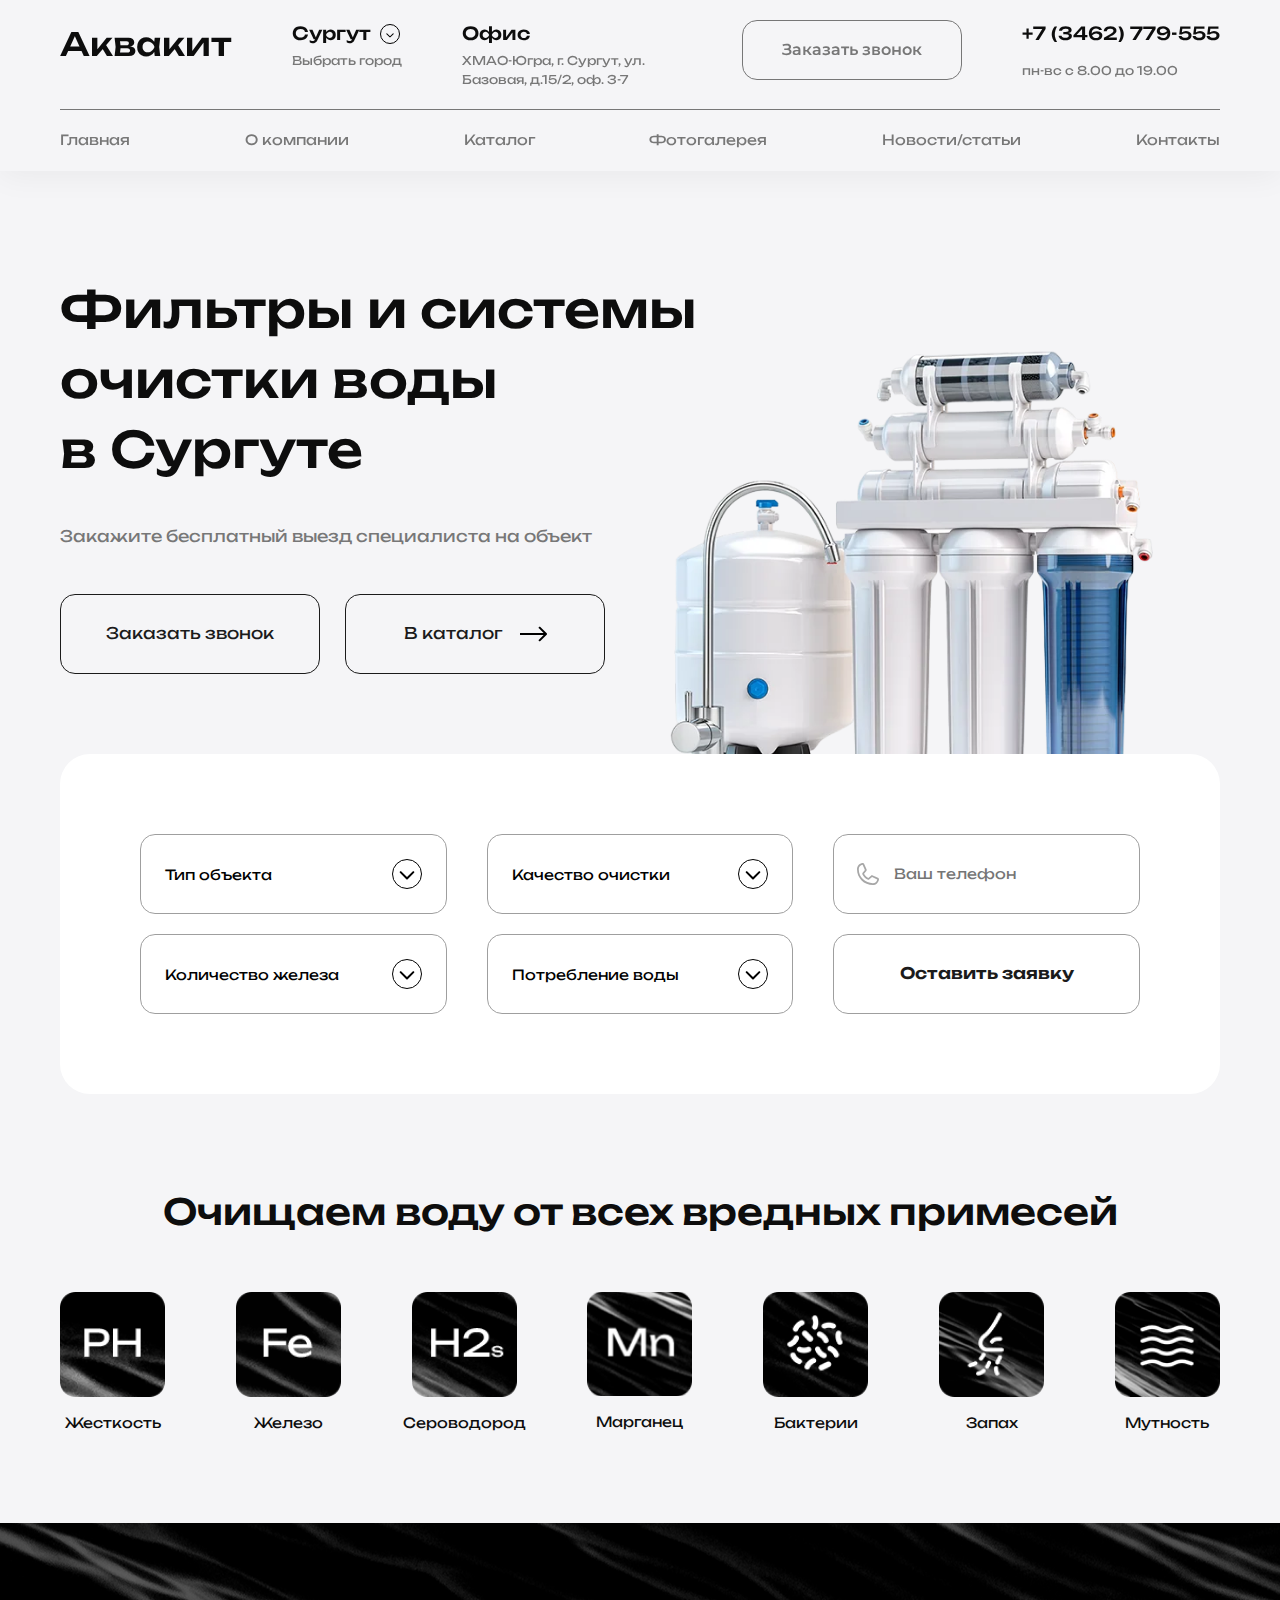
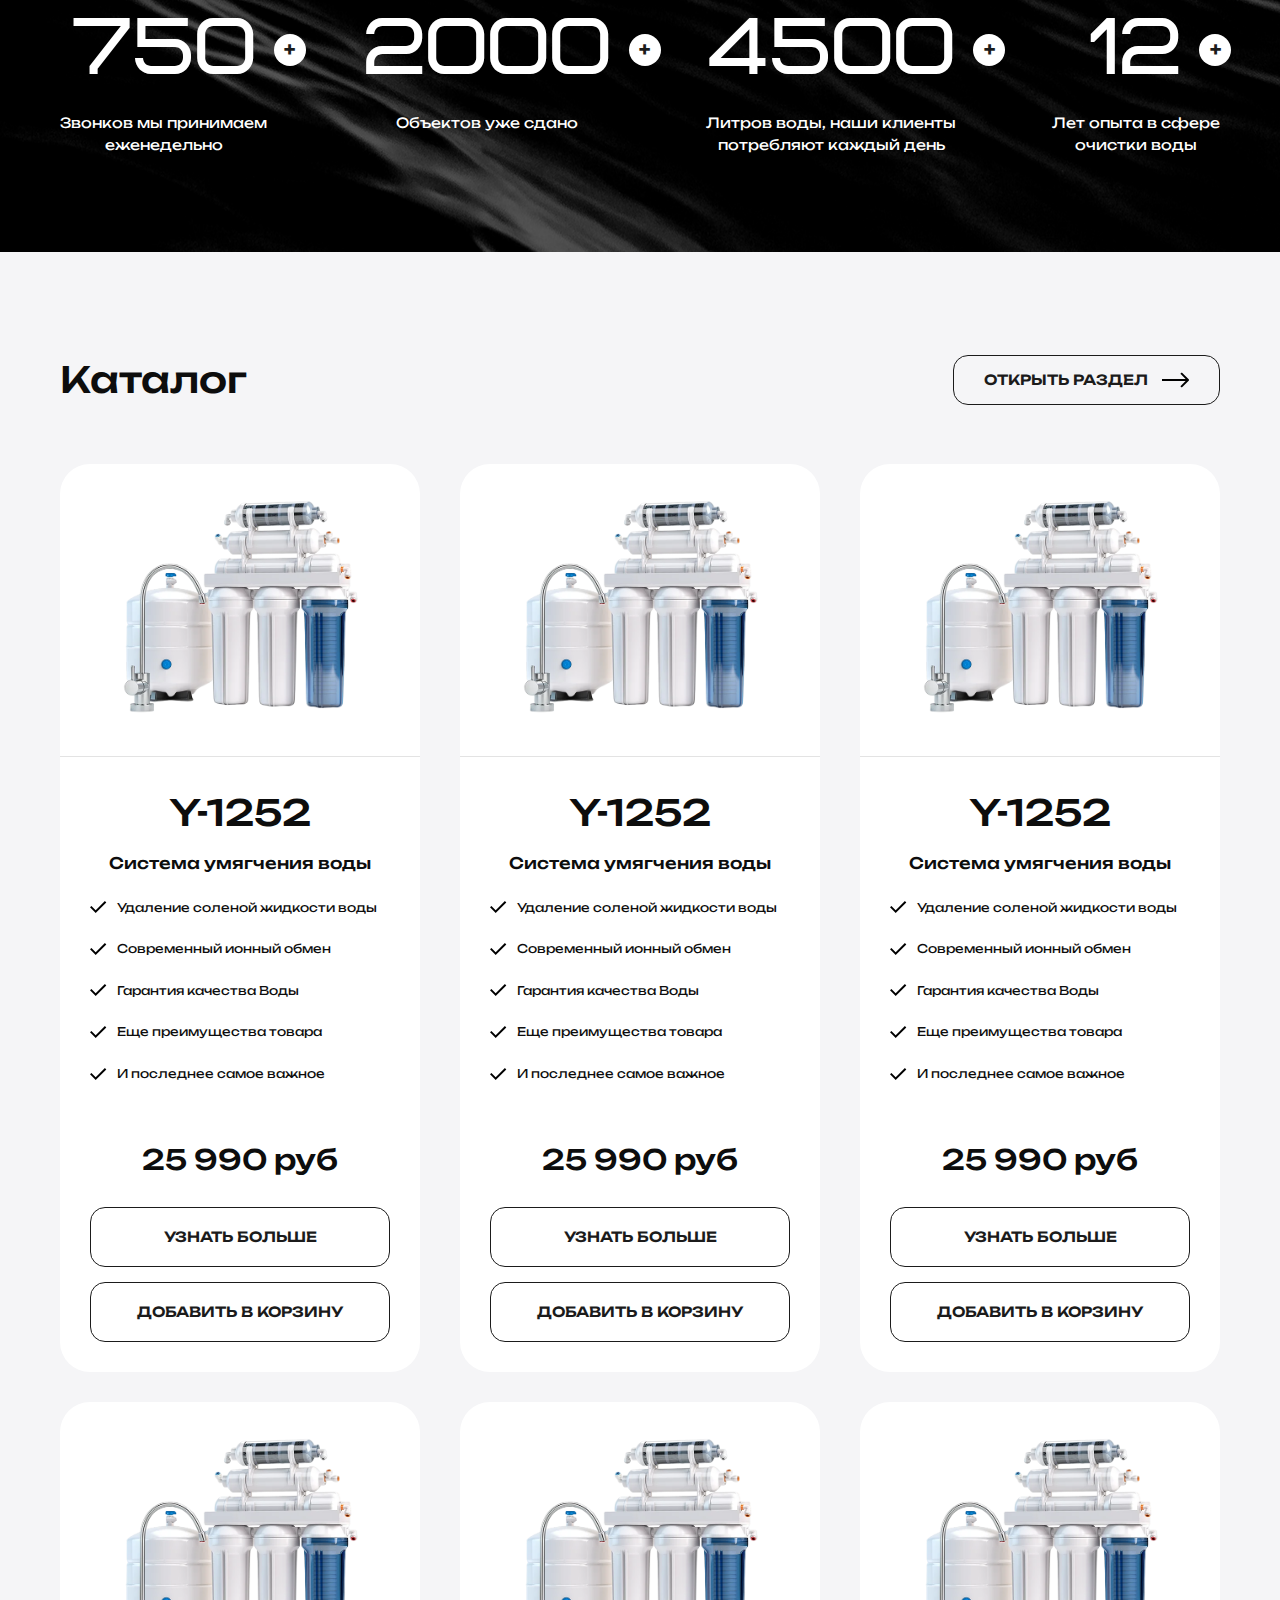
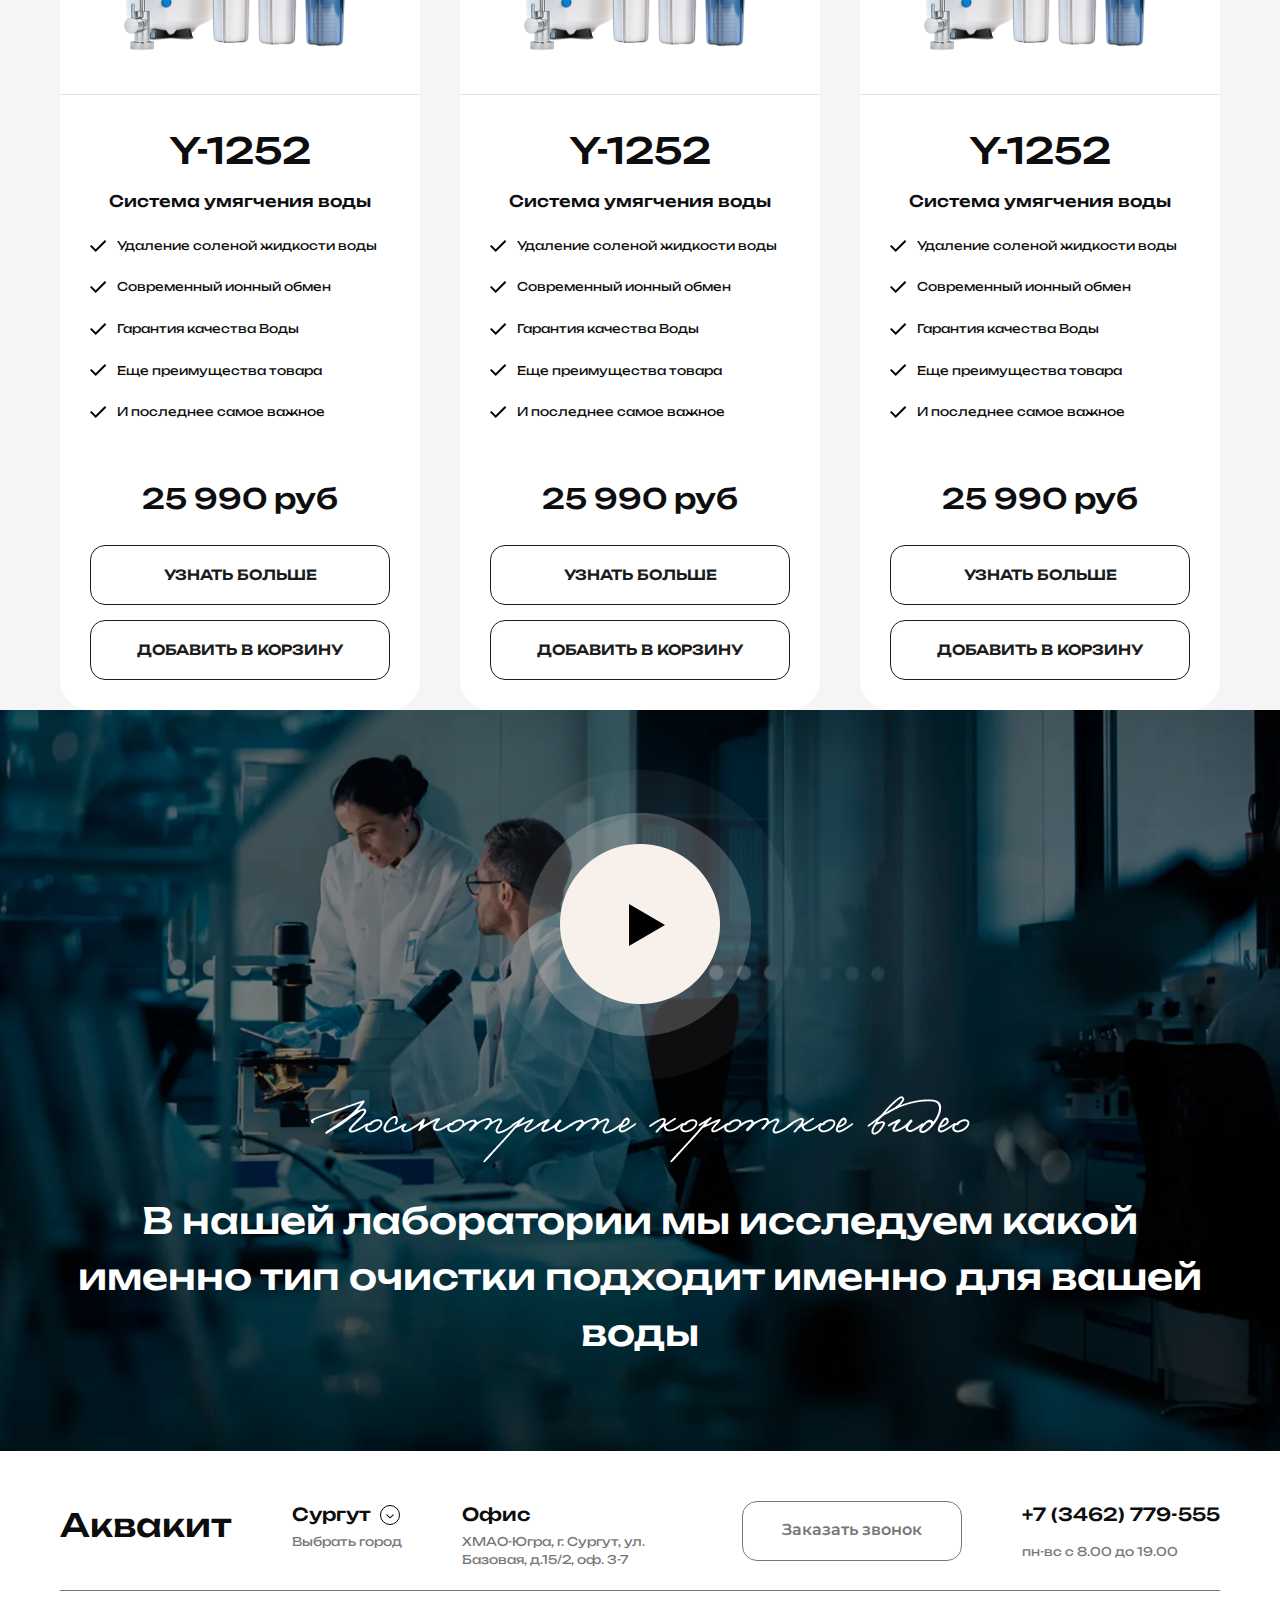
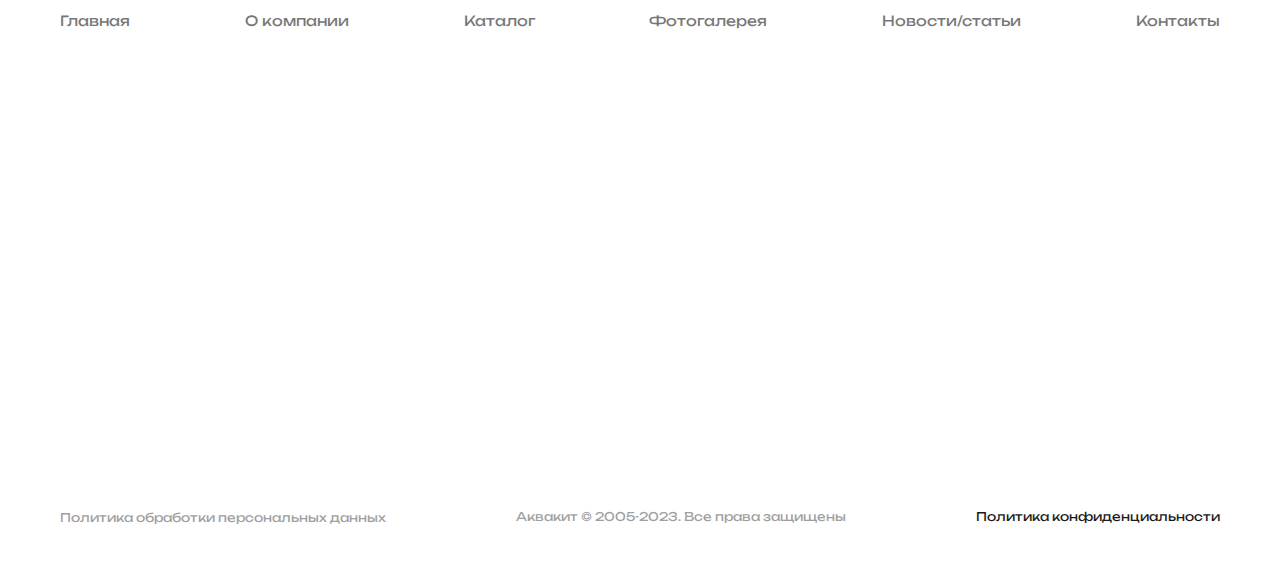
==== index.html @ 96df4a18 "first" ====
<!DOCTYPE html>
<html lang="en">
  <head>
    <meta charset="UTF-8" />
    <meta name="viewport" content="width=device-width, initial-scale=1.0" />
    <meta http-equiv="X-UA-Compatible" content="ie=edge" />
    <title>Document</title>
    <meta name="author" content="Yuriy Zudikhin https://t.me/Zudihin"/>
    <link rel="stylesheet" href="css/slick.css">
    <link rel="stylesheet" href="css/nice-select.css">
    <link rel="stylesheet" href="css/style.css" />    
  </head>

  <body>

    <header class="header">
      <div class="container">
        <div class="header_mob">
          <a class="header_mob_tel" href="tel:+73462779555">
            <svg xmlns="http://www.w3.org/2000/svg" width="49" height="49" viewBox="0 0 49 49" fill="none">
              <circle cx="24.5" cy="24.5" r="24.5" fill="#1B1B1B"/>
              <path fill-rule="evenodd" clip-rule="evenodd" d="M29.6877 34.9674C28.2477 34.9144 24.1667 34.3504 19.8927 30.0774C15.6197 25.8034 15.0567 21.7234 15.0027 20.2824C14.9227 18.0864 16.6047 15.9534 18.5477 15.1204C18.7817 15.0194 19.0379 14.9809 19.2913 15.0088C19.5446 15.0367 19.7863 15.13 19.9927 15.2794C21.5927 16.4454 22.6967 18.2094 23.6447 19.5964C23.8533 19.9012 23.9425 20.272 23.8953 20.6382C23.8481 21.0045 23.6678 21.3406 23.3887 21.5824L21.4377 23.0314C21.3435 23.0995 21.2771 23.1995 21.251 23.3128C21.2249 23.4261 21.2408 23.545 21.2957 23.6474C21.7377 24.4504 22.5237 25.6464 23.4237 26.5464C24.3247 27.4464 25.5767 28.2844 26.4357 28.7764C26.5434 28.8369 26.6702 28.8538 26.79 28.8237C26.9098 28.7935 27.0135 28.7187 27.0797 28.6144L28.3497 26.6814C28.5832 26.3713 28.9277 26.1635 29.3109 26.1016C29.6942 26.0397 30.0865 26.1285 30.4057 26.3494C31.8127 27.3234 33.4547 28.4084 34.6567 29.9474C34.8184 30.1553 34.9212 30.4029 34.9544 30.6641C34.9877 30.9253 34.9501 31.1907 34.8457 31.4324C34.0087 33.3854 31.8907 35.0484 29.6877 34.9674Z" fill="white"/>
            </svg>
          </a>
          <a class="header_mob_logo" href="#">Аквакит</a>
          <div class="header_mob_burger">
            <svg xmlns="http://www.w3.org/2000/svg" width="29" height="26" viewBox="0 0 29 26" fill="none">
              <path d="M0 0H29V3.25H0V0ZM9.66667 11.375H29V14.625H9.66667V11.375ZM0 22.75H29V26H0V22.75Z" fill="#1D1D1D"/>
            </svg>
          </div>
        </div>
        <div class="header_desk">
          <div class="header_desk_top">
            <a href="/" class="header_desk_top_logo">Аквакит</a>
            <div class="header_desk_top_city">
              <div class="header_desk_top_city_up">
                <span>Сургут</span>
                <svg xmlns="http://www.w3.org/2000/svg" width="20" height="20" viewBox="0 0 20 20" fill="none">
                  <path d="M9.64645 13.3536C9.84171 13.5488 10.1583 13.5488 10.3536 13.3536L13.5355 10.1716C13.7308 9.97631 13.7308 9.65973 13.5355 9.46447C13.3403 9.2692 13.0237 9.2692 12.8284 9.46447L10 12.2929L7.17157 9.46447C6.97631 9.2692 6.65973 9.2692 6.46447 9.46447C6.2692 9.65973 6.2692 9.97631 6.46447 10.1716L9.64645 13.3536ZM9.5 12L9.5 13L10.5 13L10.5 12L9.5 12Z" fill="black"/>
                  <circle cx="10" cy="10" r="9.5" stroke="black"/>
                </svg>
              </div>
              <div class="header_desk_top_city_bottom">
                <p>Выбрать город</p>
              </div>
            </div>
            <div class="header_desk_top_office">
              <span>Офис</span>
              <p>ХМАО-Югра, г. Сургут, ул. Базовая,
                д.15/2, оф. 3-7</p>
            </div>
            <div class="header_desk_top_button">
              <span>Заказать звонок</span>
            </div>
            <div class="header_desk_top_right">
              <a href="tel:+73462779555">+7 (3462) 779-555</a>
              <p>пн-вс с 8.00 до 19.00</p>
            </div>
          </div>
          <div class="header_desk_bottom">
            <ul>
              <li>
                <a href="#">Главная</a>
              </li>
              <li>
                <a href="#">О компании</a>
              </li>
              <li>
                <a href="#">Каталог</a>
              </li>
              <li>
                <a href="#">Фотогалерея</a>
              </li>
              <li>
                <a href="#">Новости/статьи</a>
              </li>
              <li>
                <a href="#">Контакты</a>
              </li>
            </ul>
          </div>
        </div>
      </div>
    </header>

    <main class="main">
      <div class="container">
        <div class="main_block">
          <div class="main_block_left">
            <h2>Фильтры и системы очистки воды <br>
              в Сургуте</h2>
            <p>Закажите бесплатный выезд специалиста на объект</p>
            <div class="main_block_left_btns">
              <a class="main_block_left_btns_item" href="#">
                <span>Заказать звонок</span>
              </a>
              <div class="main_block_left_btns_item">
                <span>В каталог</span>
                <svg xmlns="http://www.w3.org/2000/svg" width="27" height="16" viewBox="0 0 27 16" fill="none">
                  <path d="M26.7071 8.70711C27.0976 8.31658 27.0976 7.68342 26.7071 7.2929L20.3431 0.928934C19.9526 0.53841 19.3195 0.538409 18.9289 0.928934C18.5384 1.31946 18.5384 1.95262 18.9289 2.34315L24.5858 8L18.9289 13.6569C18.5384 14.0474 18.5384 14.6805 18.9289 15.0711C19.3195 15.4616 19.9526 15.4616 20.3431 15.0711L26.7071 8.70711ZM-8.74228e-08 9L26 9L26 7L8.74228e-08 7L-8.74228e-08 9Z" fill="black"/>
                </svg>
              </div>
            </div>
          </div>
          <div class="main_block_right">
            <img src="img/main/main.png" alt="">
          </div>
        </div>
        <div class="main_form">

          <div class="main_form_item">
            <select name="" id="">
              <option value="Тип объекта">Тип объекта</option>
              <option value="Тип объекта 1">Тип объекта 1</option>
              <option value="Тип объекта 2">Тип объекта 2</option>
            </select>
          </div>

          <div class="main_form_item">
            <select name="" id="">
              <option value="Качество очистки">Качество очистки</option>
              <option value="Качество очистки 1">Качество очистки 1</option>
              <option value="Качество очистки 2">Качество очистки 2</option>
            </select>
          </div>

          <div class="main_form_item">
            <svg xmlns="http://www.w3.org/2000/svg" width="22" height="22" viewBox="0 0 22 22" fill="none">
              <path d="M20.9409 14.7905L15.7587 12.4684L15.7444 12.4618C15.4754 12.3467 15.1819 12.3006 14.8906 12.3274C14.5992 12.3543 14.3191 12.4534 14.0757 12.6158C14.047 12.6347 14.0195 12.6553 13.9932 12.6774L11.3158 14.9599C9.61958 14.136 7.86837 12.398 7.04446 10.7238L9.33028 8.00566C9.35228 7.97815 9.37318 7.95065 9.39298 7.92095C9.55185 7.67818 9.64824 7.3999 9.67357 7.11088C9.69891 6.82185 9.65239 6.53104 9.53818 6.26434V6.25114L7.20946 1.06019C7.05847 0.711775 6.79886 0.421538 6.46936 0.232802C6.13987 0.0440659 5.75817 -0.0330459 5.38125 0.0129775C3.8907 0.209117 2.52253 0.941132 1.53225 2.0723C0.54197 3.20347 -0.00268504 4.65644 9.95358e-06 6.15984C9.95358e-06 14.8939 7.10606 22 15.8401 22C17.3435 22.0027 18.7965 21.458 19.9276 20.4677C21.0588 19.4775 21.7908 18.1093 21.987 16.6187C22.0331 16.2419 21.9561 15.8603 21.7676 15.5309C21.5791 15.2014 21.2891 14.9417 20.9409 14.7905ZM15.8401 20.24C12.1071 20.2359 8.52814 18.7511 5.88849 16.1115C3.24884 13.4718 1.7641 9.89287 1.76002 6.15984C1.75588 5.08566 2.14288 4.04671 2.84874 3.23701C3.5546 2.4273 4.53105 1.90221 5.59575 1.75979C5.59532 1.76418 5.59532 1.76861 5.59575 1.77299L7.90577 6.94304L5.63205 9.66447C5.60897 9.69103 5.58801 9.71935 5.56935 9.74917C5.40381 10.0032 5.30671 10.2957 5.28743 10.5982C5.26816 10.9008 5.32738 11.2032 5.45935 11.4762C6.45596 13.5145 8.50967 15.5528 10.57 16.5483C10.8449 16.6791 11.1491 16.7362 11.4528 16.7143C11.7565 16.6923 12.0492 16.5919 12.3025 16.4229C12.3307 16.4039 12.3579 16.3833 12.3839 16.3613L15.058 14.0799L20.2281 16.3954H20.2402C20.0995 17.4616 19.5752 18.4401 18.7653 19.1477C17.9555 19.8553 16.9156 20.2436 15.8401 20.24Z" fill="#A7A7A7"/>
            </svg>
            <input type="text" placeholder="Ваш телефон">
          </div>

          <div class="main_form_item">
            <select name="" id="">
              <option value="Количество железа">Количество железа</option>
              <option value="Количество железа 1">Количество железа 1</option>
              <option value="Количество железа 2">Количество железа 2</option>
            </select>
          </div>

          <div class="main_form_item">
            <select name="" id="">
              <option value="Потребление воды">Потребление воды</option>
              <option value="Потребление воды 1">Потребление воды 1</option>
              <option value="Потребление воды 2">Потребление воды 2</option>
            </select>
          </div>

          <div class="main_form_btn">
            <span>Оставить заявку</span>
          </div>

        </div>
        <div class="main_clear">
          <h2>Очищаем воду от всех вредных примесей</h2>
          <div class="main_clear_list">
            <div class="main_clear_list_item">
              <img src="img/main/list_1.png" alt="">
              <span>Жесткость</span>
            </div>
            <div class="main_clear_list_item">
              <img src="img/main/list_2.png" alt="">
              <span>Железо</span>
            </div>
            <div class="main_clear_list_item">
              <img src="img/main/list_3.png" alt="">
              <span>Сероводород</span>
            </div>
            <div class="main_clear_list_item">
              <img src="img/main/list_4.png" alt="">
              <span>Марганец</span>
            </div>
            <div class="main_clear_list_item">
              <img src="img/main/list_5.png" alt="">
              <span>Бактерии</span>
            </div>
            <div class="main_clear_list_item">
              <img src="img/main/list_6.png" alt="">
              <span>Запах</span>
            </div>
            <div class="main_clear_list_item">
              <img src="img/main/list_7.png" alt="">
              <span>Мутность</span>
            </div>
          </div>
        </div>
      </div>
    </main>

    <section class="digital">
      <div class="container">
        <div class="digital_list">
          <div class="digital_list_item">
            <div class="digital_list_item_bold">
              <p>750</p>
              <div class="digital_list_item_plus">
                <span>+</span>
              </div>
            </div>
            <p class="digital_list_item_desc">Звонков мы принимаем <br>
              еженедельно</p>
          </div>

          <div class="digital_list_item">
            <div class="digital_list_item_bold">
              <p>2000</p>
              <div class="digital_list_item_plus">
                <span>+</span>
              </div>
            </div>
            <p class="digital_list_item_desc">Объектов уже сдано</p>
          </div>

          <div class="digital_list_item">
            <div class="digital_list_item_bold">
              <p>4500</p>
              <div class="digital_list_item_plus">
                <span>+</span>
              </div>
            </div>
            <p class="digital_list_item_desc">Литров воды, наши клиенты <br> потребляют каждый день</p>
          </div>

          <div class="digital_list_item">
            <div class="digital_list_item_bold">
              <p>12</p>
              <div class="digital_list_item_plus">
                <span>+</span>
              </div>
            </div>
            <p class="digital_list_item_desc">Лет опыта в сфере <br>
              очистки воды</p>
          </div>

        </div>
      </div>
    </section>

    <section class="catalog">
      <div class="container">
        <div class="catalog_title">
          <h2>Каталог</h2>
          <a href="#">
            <span>Открыть раздел</span>
            <svg xmlns="http://www.w3.org/2000/svg" width="27" height="16" viewBox="0 0 27 16" fill="none">
              <path d="M26.7071 8.70711C27.0976 8.31658 27.0976 7.68342 26.7071 7.2929L20.3431 0.928934C19.9526 0.538409 19.3195 0.538409 18.9289 0.928934C18.5384 1.31946 18.5384 1.95262 18.9289 2.34315L24.5858 8L18.9289 13.6569C18.5384 14.0474 18.5384 14.6805 18.9289 15.0711C19.3195 15.4616 19.9526 15.4616 20.3431 15.0711L26.7071 8.70711ZM-1.04907e-07 9L26 9L26 7L1.04907e-07 7L-1.04907e-07 9Z" fill="black"/>
            </svg>
          </a>
        </div>
        <div class="catalog_list">
          <div class="catalog_list_item">
            <div class="catalog_list_item_top">
              <img src="img/main/main.png" alt="">
              <div class="catalog_list_item_text">
                <h3>Y-1252</h3>
                <p>Система умягчения воды</p>
                <ul>
                  <li>
                    <svg xmlns="http://www.w3.org/2000/svg" width="17" height="13" viewBox="0 0 17 13" fill="none">
                      <path d="M5.7 12.025L0 6.325L1.425 4.9L5.7 9.175L14.875 0L16.3 1.425L5.7 12.025Z" fill="black"/>
                    </svg>
                    Удаление соленой жидкости воды
                  </li>
                  <li>
                    <svg xmlns="http://www.w3.org/2000/svg" width="17" height="13" viewBox="0 0 17 13" fill="none">
                      <path d="M5.7 12.025L0 6.325L1.425 4.9L5.7 9.175L14.875 0L16.3 1.425L5.7 12.025Z" fill="black"/>
                    </svg>
                    Современный ионный обмен
                  </li>
                  <li>
                    <svg xmlns="http://www.w3.org/2000/svg" width="17" height="13" viewBox="0 0 17 13" fill="none">
                      <path d="M5.7 12.025L0 6.325L1.425 4.9L5.7 9.175L14.875 0L16.3 1.425L5.7 12.025Z" fill="black"/>
                    </svg>
                    Гарантия качества Воды
                  </li>
                  <li>
                    <svg xmlns="http://www.w3.org/2000/svg" width="17" height="13" viewBox="0 0 17 13" fill="none">
                      <path d="M5.7 12.025L0 6.325L1.425 4.9L5.7 9.175L14.875 0L16.3 1.425L5.7 12.025Z" fill="black"/>
                    </svg>
                    Еще преимущества товара
                  </li>
                  <li>
                    <svg xmlns="http://www.w3.org/2000/svg" width="17" height="13" viewBox="0 0 17 13" fill="none">
                      <path d="M5.7 12.025L0 6.325L1.425 4.9L5.7 9.175L14.875 0L16.3 1.425L5.7 12.025Z" fill="black"/>
                    </svg>
                    И последнее самое важное
                  </li>
                </ul>
              </div>
            </div>
            <div class="catalog_list_item_bot">
              <span class="catalog_list_item_bot_price">25 990 руб</span>
              <div class="catalog_list_item_bot_btns">
                <a href="#">
                  <span>Узнать больше</span>
                </a>
                <a href="#">
                  <span>Добавить в Корзину</span>
                </a>
              </div>
            </div>
          </div>
          <div class="catalog_list_item">
            <div class="catalog_list_item_top">
              <img src="img/main/main.png" alt="">
              <div class="catalog_list_item_text">
                <h3>Y-1252</h3>
                <p>Система умягчения воды</p>
                <ul>
                  <li>
                    <svg xmlns="http://www.w3.org/2000/svg" width="17" height="13" viewBox="0 0 17 13" fill="none">
                      <path d="M5.7 12.025L0 6.325L1.425 4.9L5.7 9.175L14.875 0L16.3 1.425L5.7 12.025Z" fill="black"/>
                    </svg>
                    Удаление соленой жидкости воды
                  </li>
                  <li>
                    <svg xmlns="http://www.w3.org/2000/svg" width="17" height="13" viewBox="0 0 17 13" fill="none">
                      <path d="M5.7 12.025L0 6.325L1.425 4.9L5.7 9.175L14.875 0L16.3 1.425L5.7 12.025Z" fill="black"/>
                    </svg>
                    Современный ионный обмен
                  </li>
                  <li>
                    <svg xmlns="http://www.w3.org/2000/svg" width="17" height="13" viewBox="0 0 17 13" fill="none">
                      <path d="M5.7 12.025L0 6.325L1.425 4.9L5.7 9.175L14.875 0L16.3 1.425L5.7 12.025Z" fill="black"/>
                    </svg>
                    Гарантия качества Воды
                  </li>
                  <li>
                    <svg xmlns="http://www.w3.org/2000/svg" width="17" height="13" viewBox="0 0 17 13" fill="none">
                      <path d="M5.7 12.025L0 6.325L1.425 4.9L5.7 9.175L14.875 0L16.3 1.425L5.7 12.025Z" fill="black"/>
                    </svg>
                    Еще преимущества товара
                  </li>
                  <li>
                    <svg xmlns="http://www.w3.org/2000/svg" width="17" height="13" viewBox="0 0 17 13" fill="none">
                      <path d="M5.7 12.025L0 6.325L1.425 4.9L5.7 9.175L14.875 0L16.3 1.425L5.7 12.025Z" fill="black"/>
                    </svg>
                    И последнее самое важное
                  </li>
                </ul>
              </div>
            </div>
            <div class="catalog_list_item_bot">
              <span class="catalog_list_item_bot_price">25 990 руб</span>
              <div class="catalog_list_item_bot_btns">
                <a href="#">
                  <span>Узнать больше</span>
                </a>
                <a href="#">
                  <span>Добавить в Корзину</span>
                </a>
              </div>
            </div>
          </div>
          <div class="catalog_list_item">
            <div class="catalog_list_item_top">
              <img src="img/main/main.png" alt="">
              <div class="catalog_list_item_text">
                <h3>Y-1252</h3>
                <p>Система умягчения воды</p>
                <ul>
                  <li>
                    <svg xmlns="http://www.w3.org/2000/svg" width="17" height="13" viewBox="0 0 17 13" fill="none">
                      <path d="M5.7 12.025L0 6.325L1.425 4.9L5.7 9.175L14.875 0L16.3 1.425L5.7 12.025Z" fill="black"/>
                    </svg>
                    Удаление соленой жидкости воды
                  </li>
                  <li>
                    <svg xmlns="http://www.w3.org/2000/svg" width="17" height="13" viewBox="0 0 17 13" fill="none">
                      <path d="M5.7 12.025L0 6.325L1.425 4.9L5.7 9.175L14.875 0L16.3 1.425L5.7 12.025Z" fill="black"/>
                    </svg>
                    Современный ионный обмен
                  </li>
                  <li>
                    <svg xmlns="http://www.w3.org/2000/svg" width="17" height="13" viewBox="0 0 17 13" fill="none">
                      <path d="M5.7 12.025L0 6.325L1.425 4.9L5.7 9.175L14.875 0L16.3 1.425L5.7 12.025Z" fill="black"/>
                    </svg>
                    Гарантия качества Воды
                  </li>
                  <li>
                    <svg xmlns="http://www.w3.org/2000/svg" width="17" height="13" viewBox="0 0 17 13" fill="none">
                      <path d="M5.7 12.025L0 6.325L1.425 4.9L5.7 9.175L14.875 0L16.3 1.425L5.7 12.025Z" fill="black"/>
                    </svg>
                    Еще преимущества товара
                  </li>
                  <li>
                    <svg xmlns="http://www.w3.org/2000/svg" width="17" height="13" viewBox="0 0 17 13" fill="none">
                      <path d="M5.7 12.025L0 6.325L1.425 4.9L5.7 9.175L14.875 0L16.3 1.425L5.7 12.025Z" fill="black"/>
                    </svg>
                    И последнее самое важное
                  </li>
                </ul>
              </div>
            </div>
            <div class="catalog_list_item_bot">
              <span class="catalog_list_item_bot_price">25 990 руб</span>
              <div class="catalog_list_item_bot_btns">
                <a href="#">
                  <span>Узнать больше</span>
                </a>
                <a href="#">
                  <span>Добавить в Корзину</span>
                </a>
              </div>
            </div>
          </div>
          <div class="catalog_list_item">
            <div class="catalog_list_item_top">
              <img src="img/main/main.png" alt="">
              <div class="catalog_list_item_text">
                <h3>Y-1252</h3>
                <p>Система умягчения воды</p>
                <ul>
                  <li>
                    <svg xmlns="http://www.w3.org/2000/svg" width="17" height="13" viewBox="0 0 17 13" fill="none">
                      <path d="M5.7 12.025L0 6.325L1.425 4.9L5.7 9.175L14.875 0L16.3 1.425L5.7 12.025Z" fill="black"/>
                    </svg>
                    Удаление соленой жидкости воды
                  </li>
                  <li>
                    <svg xmlns="http://www.w3.org/2000/svg" width="17" height="13" viewBox="0 0 17 13" fill="none">
                      <path d="M5.7 12.025L0 6.325L1.425 4.9L5.7 9.175L14.875 0L16.3 1.425L5.7 12.025Z" fill="black"/>
                    </svg>
                    Современный ионный обмен
                  </li>
                  <li>
                    <svg xmlns="http://www.w3.org/2000/svg" width="17" height="13" viewBox="0 0 17 13" fill="none">
                      <path d="M5.7 12.025L0 6.325L1.425 4.9L5.7 9.175L14.875 0L16.3 1.425L5.7 12.025Z" fill="black"/>
                    </svg>
                    Гарантия качества Воды
                  </li>
                  <li>
                    <svg xmlns="http://www.w3.org/2000/svg" width="17" height="13" viewBox="0 0 17 13" fill="none">
                      <path d="M5.7 12.025L0 6.325L1.425 4.9L5.7 9.175L14.875 0L16.3 1.425L5.7 12.025Z" fill="black"/>
                    </svg>
                    Еще преимущества товара
                  </li>
                  <li>
                    <svg xmlns="http://www.w3.org/2000/svg" width="17" height="13" viewBox="0 0 17 13" fill="none">
                      <path d="M5.7 12.025L0 6.325L1.425 4.9L5.7 9.175L14.875 0L16.3 1.425L5.7 12.025Z" fill="black"/>
                    </svg>
                    И последнее самое важное
                  </li>
                </ul>
              </div>
            </div>
            <div class="catalog_list_item_bot">
              <span class="catalog_list_item_bot_price">25 990 руб</span>
              <div class="catalog_list_item_bot_btns">
                <a href="#">
                  <span>Узнать больше</span>
                </a>
                <a href="#">
                  <span>Добавить в Корзину</span>
                </a>
              </div>
            </div>
          </div>
          <div class="catalog_list_item">
            <div class="catalog_list_item_top">
              <img src="img/main/main.png" alt="">
              <div class="catalog_list_item_text">
                <h3>Y-1252</h3>
                <p>Система умягчения воды</p>
                <ul>
                  <li>
                    <svg xmlns="http://www.w3.org/2000/svg" width="17" height="13" viewBox="0 0 17 13" fill="none">
                      <path d="M5.7 12.025L0 6.325L1.425 4.9L5.7 9.175L14.875 0L16.3 1.425L5.7 12.025Z" fill="black"/>
                    </svg>
                    Удаление соленой жидкости воды
                  </li>
                  <li>
                    <svg xmlns="http://www.w3.org/2000/svg" width="17" height="13" viewBox="0 0 17 13" fill="none">
                      <path d="M5.7 12.025L0 6.325L1.425 4.9L5.7 9.175L14.875 0L16.3 1.425L5.7 12.025Z" fill="black"/>
                    </svg>
                    Современный ионный обмен
                  </li>
                  <li>
                    <svg xmlns="http://www.w3.org/2000/svg" width="17" height="13" viewBox="0 0 17 13" fill="none">
                      <path d="M5.7 12.025L0 6.325L1.425 4.9L5.7 9.175L14.875 0L16.3 1.425L5.7 12.025Z" fill="black"/>
                    </svg>
                    Гарантия качества Воды
                  </li>
                  <li>
                    <svg xmlns="http://www.w3.org/2000/svg" width="17" height="13" viewBox="0 0 17 13" fill="none">
                      <path d="M5.7 12.025L0 6.325L1.425 4.9L5.7 9.175L14.875 0L16.3 1.425L5.7 12.025Z" fill="black"/>
                    </svg>
                    Еще преимущества товара
                  </li>
                  <li>
                    <svg xmlns="http://www.w3.org/2000/svg" width="17" height="13" viewBox="0 0 17 13" fill="none">
                      <path d="M5.7 12.025L0 6.325L1.425 4.9L5.7 9.175L14.875 0L16.3 1.425L5.7 12.025Z" fill="black"/>
                    </svg>
                    И последнее самое важное
                  </li>
                </ul>
              </div>
            </div>
            <div class="catalog_list_item_bot">
              <span class="catalog_list_item_bot_price">25 990 руб</span>
              <div class="catalog_list_item_bot_btns">
                <a href="#">
                  <span>Узнать больше</span>
                </a>
                <a href="#">
                  <span>Добавить в Корзину</span>
                </a>
              </div>
            </div>
          </div>
          <div class="catalog_list_item">
            <div class="catalog_list_item_top">
              <img src="img/main/main.png" alt="">
              <div class="catalog_list_item_text">
                <h3>Y-1252</h3>
                <p>Система умягчения воды</p>
                <ul>
                  <li>
                    <svg xmlns="http://www.w3.org/2000/svg" width="17" height="13" viewBox="0 0 17 13" fill="none">
                      <path d="M5.7 12.025L0 6.325L1.425 4.9L5.7 9.175L14.875 0L16.3 1.425L5.7 12.025Z" fill="black"/>
                    </svg>
                    Удаление соленой жидкости воды
                  </li>
                  <li>
                    <svg xmlns="http://www.w3.org/2000/svg" width="17" height="13" viewBox="0 0 17 13" fill="none">
                      <path d="M5.7 12.025L0 6.325L1.425 4.9L5.7 9.175L14.875 0L16.3 1.425L5.7 12.025Z" fill="black"/>
                    </svg>
                    Современный ионный обмен
                  </li>
                  <li>
                    <svg xmlns="http://www.w3.org/2000/svg" width="17" height="13" viewBox="0 0 17 13" fill="none">
                      <path d="M5.7 12.025L0 6.325L1.425 4.9L5.7 9.175L14.875 0L16.3 1.425L5.7 12.025Z" fill="black"/>
                    </svg>
                    Гарантия качества Воды
                  </li>
                  <li>
                    <svg xmlns="http://www.w3.org/2000/svg" width="17" height="13" viewBox="0 0 17 13" fill="none">
                      <path d="M5.7 12.025L0 6.325L1.425 4.9L5.7 9.175L14.875 0L16.3 1.425L5.7 12.025Z" fill="black"/>
                    </svg>
                    Еще преимущества товара
                  </li>
                  <li>
                    <svg xmlns="http://www.w3.org/2000/svg" width="17" height="13" viewBox="0 0 17 13" fill="none">
                      <path d="M5.7 12.025L0 6.325L1.425 4.9L5.7 9.175L14.875 0L16.3 1.425L5.7 12.025Z" fill="black"/>
                    </svg>
                    И последнее самое важное
                  </li>
                </ul>
              </div>
            </div>
            <div class="catalog_list_item_bot">
              <span class="catalog_list_item_bot_price">25 990 руб</span>
              <div class="catalog_list_item_bot_btns">
                <a href="#">
                  <span>Узнать больше</span>
                </a>
                <a href="#">
                  <span>Добавить в Корзину</span>
                </a>
              </div>
            </div>
          </div>
        </div>
      </div>
    </section>

    <section class="video">
      <div class="container">
        <div class="video_block">
          <img class="video_block_play" src="img/video/video.png" alt="">
          <img class="video_block_signature_mob" src="img/video/podpis_mob.png" alt="">
          <img class="video_block_signature_desk" src="img/video/podpis.png" alt="">
          <p>В нашей лаборатории мы исследуем какой
            именно тип очистки подходит именно для
            вашей воды</p>
        </div>
      </div>
    </section>

    <section class="footer">
      <div class="container">
        <div class="footer_desk">
          <div class="footer_desk_top">
            <a href="/" class="footer_desk_top_logo">Аквакит</a>
            <div class="footer_desk_top_city">
              <div class="footer_desk_top_city_up">
                <span>Сургут</span>
                <svg xmlns="http://www.w3.org/2000/svg" width="20" height="20" viewBox="0 0 20 20" fill="none">
                  <path d="M9.64645 13.3536C9.84171 13.5488 10.1583 13.5488 10.3536 13.3536L13.5355 10.1716C13.7308 9.97631 13.7308 9.65973 13.5355 9.46447C13.3403 9.2692 13.0237 9.2692 12.8284 9.46447L10 12.2929L7.17157 9.46447C6.97631 9.2692 6.65973 9.2692 6.46447 9.46447C6.2692 9.65973 6.2692 9.97631 6.46447 10.1716L9.64645 13.3536ZM9.5 12L9.5 13L10.5 13L10.5 12L9.5 12Z" fill="black"></path>
                  <circle cx="10" cy="10" r="9.5" stroke="black"></circle>
                </svg>
              </div>
              <div class="footer_desk_top_city_bottom">
                <p>Выбрать город</p>
              </div>
            </div>
            <div class="footer_desk_top_office">
              <span>Офис</span>
              <p>ХМАО-Югра, г. Сургут, ул. Базовая,
                д.15/2, оф. 3-7</p>
            </div>
            <div class="footer_desk_top_button">
              <span>Заказать звонок</span>
            </div>
            <div class="footer_desk_top_right">
              <a href="tel:+73462779555">+7 (3462) 779-555</a>
              <p>пн-вс с 8.00 до 19.00</p>
            </div>
          </div>
          <div class="footer_desk_bottom">
            <ul>
              <li>
                <a href="#">Главная</a>
              </li>
              <li>
                <a href="#">О компании</a>
              </li>
              <li>
                <a href="#">Каталог</a>
              </li>
              <li>
                <a href="#">Фотогалерея</a>
              </li>
              <li>
                <a href="#">Новости/статьи</a>
              </li>
              <li>
                <a href="#">Контакты</a>
              </li>
            </ul>
          </div>
        </div>
        <div class="footer_map">
          <iframe src="https://yandex.ru/map-widget/v1/?um=constructor%3A82b188edefd8bf11c9d0d3ae16c5a0221d2ff19b002af192349e0c8883e76889&amp;source=constructor" width="100%" height="400" frameborder="0"></iframe>
        </div>
        <div class="footer_bot">
          <div class="footer_bot_left">
            <a href="#">Политика обработки персональных данных</a>
            <p>Аквакит © 2005-2023. Все права защищены</p>
          </div>
          <p class="footer_bot_mid">Аквакит © 2005-2023. Все права защищены</p>
          <a class="footer_bot_politic" href="#">Политика конфиденциальности</a>
        </div>
      </div>
    </section>

    <script src="js/jquery-3.6.0.min.js"></script>
    <script src="js/slick.js"></script>
    <script src="js/jquery.nice-select.js"></script>
    <script src="js/main.js"></script>

  </body>
</html>
---- css/nice-select.css ----
.nice-select {
  -webkit-tap-highlight-color: transparent;
  background-color: #fff;
  border-radius: 5px;
  border: solid 1px #e8e8e8;
  box-sizing: border-box;
  clear: both;
  cursor: pointer;
  display: block;
  float: left;
  font-family: inherit;
  font-size: 14px;
  font-weight: normal;
  height: 42px;
  line-height: 40px;
  outline: none;
  padding-left: 18px;
  padding-right: 30px;
  position: relative;
  text-align: left !important;
  -webkit-transition: all 0.2s ease-in-out;
  transition: all 0.2s ease-in-out;
  -webkit-user-select: none;
     -moz-user-select: none;
      -ms-user-select: none;
          user-select: none;
  white-space: nowrap;
  width: auto; }
  .nice-select:hover {
    border-color: #dbdbdb; }
  .nice-select:active, .nice-select.open, .nice-select:focus {
    border-color: #999; }
  .nice-select:after {
    border-bottom: 2px solid #999;
    border-right: 2px solid #999;
    content: '';
    display: block;
    height: 5px;
    margin-top: -4px;
    pointer-events: none;
    position: absolute;
    right: 12px;
    top: 50%;
    -webkit-transform-origin: 66% 66%;
        -ms-transform-origin: 66% 66%;
            transform-origin: 66% 66%;
    -webkit-transform: rotate(45deg);
        -ms-transform: rotate(45deg);
            transform: rotate(45deg);
    -webkit-transition: all 0.15s ease-in-out;
    transition: all 0.15s ease-in-out;
    width: 5px; }
  .nice-select.open:after {
    -webkit-transform: rotate(-135deg);
        -ms-transform: rotate(-135deg);
            transform: rotate(-135deg); }
  .nice-select.open .list {
    opacity: 1;
    pointer-events: auto;
    -webkit-transform: scale(1) translateY(0);
        -ms-transform: scale(1) translateY(0);
            transform: scale(1) translateY(0); }
  .nice-select.disabled {
    border-color: #ededed;
    color: #999;
    pointer-events: none; }
    .nice-select.disabled:after {
      border-color: #cccccc; }
  .nice-select.wide {
    width: 100%; }
    .nice-select.wide .list {
      left: 0 !important;
      right: 0 !important; }
  .nice-select.right {
    float: right; }
    .nice-select.right .list {
      left: auto;
      right: 0; }
  .nice-select.small {
    font-size: 12px;
    height: 36px;
    line-height: 34px; }
    .nice-select.small:after {
      height: 4px;
      width: 4px; }
    .nice-select.small .option {
      line-height: 34px;
      min-height: 34px; }
  .nice-select .list {
    background-color: #fff;
    border-radius: 5px;
    box-shadow: 0 0 0 1px rgba(68, 68, 68, 0.11);
    box-sizing: border-box;
    margin-top: 4px;
    opacity: 0;
    overflow: hidden;
    padding: 0;
    pointer-events: none;
    position: absolute;
    top: 100%;
    left: 0;
    -webkit-transform-origin: 50% 0;
        -ms-transform-origin: 50% 0;
            transform-origin: 50% 0;
    -webkit-transform: scale(0.75) translateY(-21px);
        -ms-transform: scale(0.75) translateY(-21px);
            transform: scale(0.75) translateY(-21px);
    -webkit-transition: all 0.2s cubic-bezier(0.5, 0, 0, 1.25), opacity 0.15s ease-out;
    transition: all 0.2s cubic-bezier(0.5, 0, 0, 1.25), opacity 0.15s ease-out;
    z-index: 9; }
    .nice-select .list:hover .option:not(:hover) {
      background-color: transparent !important; }
  .nice-select .option {
    cursor: pointer;
    font-weight: 400;
    line-height: 40px;
    list-style: none;
    min-height: 40px;
    outline: none;
    padding-left: 18px;
    padding-right: 29px;
    text-align: left;
    -webkit-transition: all 0.2s;
    transition: all 0.2s; }
    .nice-select .option:hover, .nice-select .option.focus, .nice-select .option.selected.focus {
      background-color: #f6f6f6; }
    .nice-select .option.selected {
      font-weight: bold; }
    .nice-select .option.disabled {
      background-color: transparent;
      color: #999;
      cursor: default; }

.no-csspointerevents .nice-select .list {
  display: none; }

.no-csspointerevents .nice-select.open .list {
  display: block; }
---- css/style.css ----
@import url("https://fonts.googleapis.com/css2?family=Montserrat:wght@600&family=Unbounded:wght@400;500;700&display=swap");
@font-face {
  font-family: "Bicubik";
  src: local("Bicubik"), url("../fonts/bicubik.woff2") format("woff2"), url("../fonts/bicubik.woff") format("woff"), url("../fonts/bicubik.ttf") format("truetype");
  font-weight: 400;
  font-style: normal;
}
html, body, div, span, applet, object, iframe,
h1, h2, h3, h4, h5, h6, p, blockquote, pre,
a, abbr, acronym, address, big, cite, code,
del, dfn, em, img, ins, kbd, q, s, samp,
small, strike, strong, sub, sup, tt, var,
b, u, i, center,
dl, dt, dd, ol, ul, li,
fieldset, form, label, legend,
table, caption, tbody, tfoot, thead, tr, th, td,
article, aside, canvas, details, embed,
figure, figcaption, footer, header, hgroup,
menu, nav, output, ruby, section, summary,
time, mark, audio, video {
  margin: 0;
  padding: 0;
  border: 0;
  font-size: 100%;
  font: inherit;
  vertical-align: baseline;
}

/* HTML5 display-role reset for older browsers */
article, aside, details, figcaption, figure,
footer, header, hgroup, menu, nav, section {
  display: block;
}

body {
  line-height: 1;
  overflow-x: hidden;
  position: relative;
  font-family: "Unbounded", sans-serif;
  background: #F5F5F7;
}

body.scroll {
  overflow-y: hidden;
}

ul {
  list-style: none;
}

blockquote, q {
  quotes: none;
}

blockquote:before, blockquote:after,
q:before, q:after {
  content: "";
  content: none;
}

table {
  border-collapse: collapse;
  border-spacing: 0;
}

button {
  border: none;
  cursor: pointer;
}

input[type=number]::-webkit-inner-spin-button {
  -webkit-appearance: none;
}

input[type=number] {
  border: none;
  -moz-appearance: textfield;
}

input[type=number]:focus {
  outline: none;
}

input[type=tel] {
  border: none;
  background-image: none;
  background-color: transparent;
  -webkit-box-shadow: none;
  box-shadow: none;
}

input[type=text] {
  border: none;
  background-image: none;
  background-color: transparent;
  -webkit-box-shadow: none;
  box-shadow: none;
}

input[type=tel]:focus {
  outline: none;
}

input[type=text]:focus {
  outline: none;
}

textarea:focus {
  outline: none;
}

textarea {
  border: none;
  overflow: auto;
  outline: none;
  -webkit-box-shadow: none;
  box-shadow: none;
  resize: none;
}

select {
  outline: none;
}

button {
  background-color: transparent;
  border: none;
  outline: none;
  padding: 0px;
}

button:focus {
  border: none;
  outline: none;
}

a {
  text-decoration: none;
}

a:hover {
  text-decoration: none;
}

div {
  -webkit-tap-highlight-color: transparent;
}

input {
  border: none;
}

input:focus {
  outline: none;
}

.container {
  -webkit-box-sizing: border-box;
  box-sizing: border-box;
  padding: 0px 20px;
  width: 100%;
  margin: 0 auto;
  position: relative;
}

@media (min-width: 1200px) {
  .container {
    max-width: 1160px;
    padding: 0px 0px;
  }
}
.header {
  position: fixed;
  left: 0px;
  top: 0px;
  width: 100%;
  -webkit-box-sizing: border-box;
          box-sizing: border-box;
  height: 80px;
  display: -webkit-box;
  display: -ms-flexbox;
  display: flex;
  -webkit-box-align: center;
      -ms-flex-align: center;
          align-items: center;
  background: #F5F5F7;
  -webkit-box-shadow: 0px 5px 30px 0px rgba(0, 0, 0, 0.05);
          box-shadow: 0px 5px 30px 0px rgba(0, 0, 0, 0.05);
  z-index: 3;
}
.header_mob {
  display: -webkit-box;
  display: -ms-flexbox;
  display: flex;
  -webkit-box-align: center;
      -ms-flex-align: center;
          align-items: center;
  -webkit-box-pack: justify;
      -ms-flex-pack: justify;
          justify-content: space-between;
}
.header_mob_logo {
  color: #0D0D0D;
  text-align: center;
  font-size: 28px;
  font-style: normal;
  font-weight: 500;
  line-height: 155%; /* 43.4px */
}
.header_mob_burger {
  cursor: pointer;
}
.header_desk {
  display: none;
}
@media (min-width: 768px) {
  .header_mob_logo {
    font-size: 32px;
    line-height: 155%; /* 49.6px */
  }
}
@media (min-width: 1200px) {
  .header {
    height: auto;
    padding: 20px 0px;
  }
  .header_mob {
    display: none;
  }
  .header_desk {
    display: -webkit-box;
    display: -ms-flexbox;
    display: flex;
    -webkit-box-orient: vertical;
    -webkit-box-direction: normal;
        -ms-flex-direction: column;
            flex-direction: column;
    width: 100%;
  }
  .header_desk_top {
    display: -webkit-box;
    display: -ms-flexbox;
    display: flex;
    -webkit-box-align: start;
        -ms-flex-align: start;
            align-items: flex-start;
    -webkit-box-pack: justify;
        -ms-flex-pack: justify;
            justify-content: space-between;
  }
  .header_desk_top_logo {
    color: #0D0D0D;
    font-size: 32px;
    font-style: normal;
    font-weight: 500;
    line-height: 155%; /* 49.6px */
  }
  .header_desk_top_city {
    display: -webkit-box;
    display: -ms-flexbox;
    display: flex;
    -webkit-box-orient: vertical;
    -webkit-box-direction: normal;
        -ms-flex-direction: column;
            flex-direction: column;
    -webkit-box-align: start;
        -ms-flex-align: start;
            align-items: flex-start;
    cursor: pointer;
  }
  .header_desk_top_city_up {
    display: -webkit-box;
    display: -ms-flexbox;
    display: flex;
    -webkit-box-align: center;
        -ms-flex-align: center;
            align-items: center;
  }
  .header_desk_top_city_up span {
    color: #0D0D0D;
    font-size: 18px;
    font-style: normal;
    font-weight: 500;
    line-height: 155%; /* 27.9px */
  }
  .header_desk_top_city_up svg {
    margin-left: 9px;
  }
  .header_desk_top_city_bottom {
    margin-top: 4px;
  }
  .header_desk_top_city_bottom p {
    color: #777;
    font-size: 12px;
    font-style: normal;
    font-weight: 400;
    line-height: 155%; /* 18.6px */
  }
  .header_desk_top_office {
    width: 221px;
  }
  .header_desk_top_office span {
    color: #0D0D0D;
    font-size: 18px;
    font-style: normal;
    font-weight: 500;
    line-height: 155%; /* 27.9px */
  }
  .header_desk_top_office p {
    color: #777;
    font-size: 12px;
    font-style: normal;
    font-weight: 400;
    line-height: 155%; /* 18.6px */
    margin-top: 4px;
  }
  .header_desk_top_button {
    -webkit-box-sizing: border-box;
            box-sizing: border-box;
    width: 220px;
    height: 60px;
    display: -webkit-box;
    display: -ms-flexbox;
    display: flex;
    -webkit-box-align: center;
        -ms-flex-align: center;
            align-items: center;
    -webkit-box-pack: center;
        -ms-flex-pack: center;
            justify-content: center;
    border-radius: 15px;
    border: 1px solid #777;
    cursor: pointer;
  }
  .header_desk_top_button span {
    color: #777;
    font-family: "Montserrat", sans-serif;
    font-size: 16px;
    font-style: normal;
    font-weight: 600;
    line-height: 155%; /* 24.8px */
  }
  .header_desk_top_right {
    display: -webkit-box;
    display: -ms-flexbox;
    display: flex;
    -webkit-box-orient: vertical;
    -webkit-box-direction: normal;
        -ms-flex-direction: column;
            flex-direction: column;
    -webkit-box-align: start;
        -ms-flex-align: start;
            align-items: flex-start;
  }
  .header_desk_top_right a {
    color: #0D0D0D;
    font-size: 18px;
    font-style: normal;
    font-weight: 500;
    line-height: 155%; /* 27.9px */
  }
  .header_desk_top_right p {
    color: #777;
    font-size: 12px;
    font-style: normal;
    font-weight: 400;
    line-height: 155%; /* 18.6px */
    margin-top: 14px;
  }
  .header_desk_bottom {
    margin-top: 40px;
    position: relative;
  }
  .header_desk_bottom::after {
    content: "";
    position: absolute;
    left: 0px;
    top: -20px;
    width: 100%;
    height: 1px;
    background: #777;
  }
  .header_desk_bottom ul {
    display: -webkit-box;
    display: -ms-flexbox;
    display: flex;
    -webkit-box-align: center;
        -ms-flex-align: center;
            align-items: center;
    -webkit-box-pack: justify;
        -ms-flex-pack: justify;
            justify-content: space-between;
  }
  .header_desk_bottom ul li a {
    color: #777;
    font-size: 14px;
    font-style: normal;
    font-weight: 400;
    line-height: 155%; /* 21.7px */
  }
}

.main {
  -webkit-box-sizing: border-box;
          box-sizing: border-box;
  position: relative;
  padding-top: 130px;
}
.main_block_left h2 {
  color: #0D0D0D;
  font-size: 28px;
  font-style: normal;
  font-weight: 500;
  line-height: 140%; /* 39.2px */
}
.main_block_left h2 br {
  display: none;
}
.main_block_left p {
  color: #777;
  font-size: 16px;
  font-style: normal;
  font-weight: 400;
  line-height: 155%; /* 24.8px */
  margin-top: 20px;
}
.main_block_left_btns {
  margin-top: 30px;
}
.main_block_left_btns_item {
  width: 100%;
  -webkit-box-sizing: border-box;
          box-sizing: border-box;
  height: 80px;
  border-radius: 15px;
  border: 1px solid #1B1B1B;
  display: -webkit-box;
  display: -ms-flexbox;
  display: flex;
  -webkit-box-align: center;
      -ms-flex-align: center;
          align-items: center;
  -webkit-box-pack: center;
      -ms-flex-pack: center;
          justify-content: center;
  margin-top: 15px;
  -webkit-transition: all 0.3s linear;
  transition: all 0.3s linear;
  cursor: pointer;
}
.main_block_left_btns_item span {
  color: #1B1B1B;
  font-size: 16px;
  font-style: normal;
  font-weight: 400;
  line-height: 155%; /* 24.8px */
  -webkit-transition: all 0.3s linear;
  transition: all 0.3s linear;
}
.main_block_left_btns_item svg {
  margin-left: 18px;
  -webkit-transition: all 0.3s linear;
  transition: all 0.3s linear;
}
.main_block_left_btns_item svg path {
  -webkit-transition: all 0.3s linear;
  transition: all 0.3s linear;
}
.main_block_left_btns_item:hover {
  border: 1px solid #9F9F9F;
  background: #1B1B1B;
  -webkit-transition: all 0.3s linear;
  transition: all 0.3s linear;
}
.main_block_left_btns_item:hover span {
  color: #FFF;
  -webkit-transition: all 0.3s linear;
  transition: all 0.3s linear;
}
.main_block_left_btns_item:hover svg path {
  fill: #fff;
  -webkit-transition: all 0.3s linear;
  transition: all 0.3s linear;
}
.main_block_right {
  position: relative;
  margin-top: 25px;
}
.main_block_right img {
  width: 100%;
}
.main_form {
  -webkit-box-sizing: border-box;
          box-sizing: border-box;
  border-radius: 20px;
  background: #FFF;
  display: -webkit-box;
  display: -ms-flexbox;
  display: flex;
  -webkit-box-orient: vertical;
  -webkit-box-direction: normal;
      -ms-flex-direction: column;
          flex-direction: column;
  -webkit-box-align: start;
      -ms-flex-align: start;
          align-items: flex-start;
  padding: 20px;
  -webkit-transform: translateY(-20px);
          transform: translateY(-20px);
}
.main_form_item {
  width: 100%;
  position: relative;
  margin-bottom: 10px;
}
.main_form_item .nice-select {
  width: 100%;
  height: 80px;
  border-radius: 15px;
  border: 1px solid #9F9F9F;
  line-height: 80px;
  font-size: 14px;
  font-style: normal;
  font-weight: 400;
  padding-left: 24px;
}
.main_form_item .nice-select .list {
  border: 1px solid #9F9F9F;
  border-radius: 15px;
}
.main_form_item .nice-select:hover {
  border: 1px solid #9F9F9F;
}
.main_form_item .nice-select::after {
  background: url(../img/main/arrow.svg);
  width: 30px;
  height: 30px;
  background-size: cover;
  background-position: 50%;
  border: none;
  margin-top: 0px;
  -webkit-transform: rotate(0deg);
          transform: rotate(0deg);
  -webkit-transform-origin: 50%;
          transform-origin: 50%;
  top: 24px;
  right: 24px;
  -webkit-transition: all 0.3s linear;
  transition: all 0.3s linear;
}
.main_form_item .nice-select.open::after {
  -webkit-transform: rotate(180deg);
          transform: rotate(180deg);
  -webkit-transition: all 0.3s linear;
  transition: all 0.3s linear;
}
.main_form_item svg {
  position: absolute;
  left: 24px;
  top: 50%;
  -webkit-transform: translateY(-50%);
          transform: translateY(-50%);
}
.main_form_item input {
  font-family: "Unbounded", sans-serif;
  -webkit-box-sizing: border-box;
          box-sizing: border-box;
  height: 80px;
  border-radius: 15px;
  border: 1px solid #9F9F9F;
  padding-left: 60px;
  padding-right: 28px;
  font-size: 14px;
  font-style: normal;
  font-weight: 400;
  line-height: 80px; /* 21.7px */
  width: 100%;
}
.main_form_btn {
  -webkit-box-sizing: border-box;
          box-sizing: border-box;
  height: 80px;
  border-radius: 15px;
  border: 1px solid #9F9F9F;
  display: -webkit-box;
  display: -ms-flexbox;
  display: flex;
  -webkit-box-align: center;
      -ms-flex-align: center;
          align-items: center;
  -webkit-box-pack: center;
      -ms-flex-pack: center;
          justify-content: center;
  width: 100%;
  -webkit-transition: all 0.3s linear;
  transition: all 0.3s linear;
  cursor: pointer;
}
.main_form_btn span {
  color: #1B1B1B;
  text-align: center;
  font-size: 16px;
  font-style: normal;
  font-weight: 600;
  line-height: 155%; /* 24.8px */
  -webkit-transition: all 0.3s linear;
  transition: all 0.3s linear;
}
.main_form_btn:hover {
  border: 1px solid #9F9F9F;
  background: #1B1B1B;
  -webkit-transition: all 0.3s linear;
  transition: all 0.3s linear;
}
.main_form_btn:hover span {
  color: #fff;
  -webkit-transition: all 0.3s linear;
  transition: all 0.3s linear;
}
.main_clear {
  margin-top: 60px;
}
.main_clear h2 {
  color: #0D0D0D;
  font-size: 28px;
  font-style: normal;
  font-weight: 500;
  line-height: 155%; /* 43.4px */
}
.main_clear_list {
  display: -webkit-box;
  display: -ms-flexbox;
  display: flex;
  -webkit-box-pack: justify;
      -ms-flex-pack: justify;
          justify-content: space-between;
  -ms-flex-wrap: wrap;
      flex-wrap: wrap;
}
.main_clear_list_item {
  -webkit-box-sizing: border-box;
          box-sizing: border-box;
  position: relative;
  width: 105px;
  margin: 0px 9px;
  display: -webkit-box;
  display: -ms-flexbox;
  display: flex;
  -webkit-box-orient: vertical;
  -webkit-box-direction: normal;
      -ms-flex-direction: column;
          flex-direction: column;
  -webkit-box-align: center;
      -ms-flex-align: center;
          align-items: center;
  -webkit-box-pack: center;
      -ms-flex-pack: center;
          justify-content: center;
  margin-top: 25px;
}
.main_clear_list_item img {
  width: 100%;
  margin-bottom: 15px;
}
.main_clear_list_item span {
  color: #0D0D0D;
  text-align: center;
  font-size: 12px;
  font-style: normal;
  font-weight: 400;
  line-height: 155%; /* 18.6px */
}
@media (min-width: 768px) {
  .main {
    padding-top: 180px;
  }
  .main_block {
    position: relative;
  }
  .main_block_left {
    display: -webkit-box;
    display: -ms-flexbox;
    display: flex;
    -webkit-box-orient: vertical;
    -webkit-box-direction: normal;
        -ms-flex-direction: column;
            flex-direction: column;
    -webkit-box-align: start;
        -ms-flex-align: start;
            align-items: flex-start;
  }
  .main_block_left h2 {
    max-width: 620px;
    font-size: 32px;
    line-height: 140%; /* 44.8px */
  }
  .main_block_left p {
    font-size: 16px;
    line-height: 155%; /* 24.8px */
    margin-top: 26px;
    width: 350px;
  }
  .main_block_left_btns {
    margin-top: 25px;
  }
  .main_block_left_btns_item {
    width: 260px;
  }
  .main_block_right {
    position: absolute;
    right: 0px;
    bottom: -98px;
    width: 415px;
    margin-top: 0px;
  }
  .main_form {
    margin-top: 70px;
    -webkit-transform: translateY(0px);
            transform: translateY(0px);
    -webkit-box-orient: horizontal;
    -webkit-box-direction: normal;
        -ms-flex-direction: row;
            flex-direction: row;
    -webkit-box-align: stretch;
        -ms-flex-align: stretch;
            align-items: stretch;
    -webkit-box-pack: justify;
        -ms-flex-pack: justify;
            justify-content: space-between;
    -ms-flex-wrap: wrap;
        flex-wrap: wrap;
    position: relative;
    border-radius: 30px;
    padding: 10px 40px 40px 40px;
  }
  .main_form_item {
    width: calc(50% - 40px);
    margin-top: 30px;
    margin-bottom: 0px;
  }
  .main_form_btn {
    width: calc(50% - 40px);
    margin-top: 30px;
  }
  .main_clear {
    margin-top: 80px;
  }
  .main_clear h2 {
    font-size: 32px;
  }
  .main_clear_list {
    -webkit-box-pack: start;
        -ms-flex-pack: start;
            justify-content: flex-start;
  }
  .main_clear_list_item {
    width: 105px;
    margin: 0px;
    margin-right: 70px;
    margin-top: 40px;
  }
  .main_clear_list_item span {
    font-size: 14px;
  }
}
@media (min-width: 1024px) {
  .main {
    padding-top: 168px;
  }
  .main_block_left h2 {
    font-size: 40px;
  }
  .main_block_left h2 br {
    display: block;
  }
  .main_block_left p {
    font-size: 16px;
    margin-top: 28px;
  }
  .main_block_right {
    width: 558px;
  }
  .main_form {
    padding: 20px 40px 40px 40px;
  }
  .main_form_item {
    width: calc(33.3333333333% - 23.3333333333px);
    margin-top: 20px;
  }
  .main_form_btn {
    width: calc(33.3333333333% - 23.3333333333px);
    margin-top: 20px;
  }
  .main_clear h2 {
    text-align: center;
    font-size: 32px;
  }
  .main_clear_list {
    -webkit-box-pack: center;
        -ms-flex-pack: center;
            justify-content: center;
    width: 700px;
    margin: 0 auto;
  }
}
@media (min-width: 1200px) {
  .main {
    padding-top: 274px;
  }
  .main_block_left {
    position: relative;
    z-index: 2;
    max-width: 660px;
  }
  .main_block_left h2 {
    font-size: 50px;
    width: 100%;
    max-width: 100%;
  }
  .main_block_left p {
    width: 100%;
    font-size: 16px;
    margin-top: 40px;
  }
  .main_block_left_btns {
    display: -webkit-box;
    display: -ms-flexbox;
    display: flex;
    -webkit-box-align: center;
        -ms-flex-align: center;
            align-items: center;
    margin-top: 45px;
  }
  .main_block_left_btns_item {
    margin-top: 0px;
    margin-right: 25px;
  }
  .main_block_right {
    width: 620px;
    bottom: -130px;
  }
  .main_form {
    margin-top: 80px;
    padding: 60px 80px 80px 80px;
  }
  .main_form_item {
    width: calc(33.3333333333% - 26.6666666667px);
  }
  .main_form_btn {
    width: calc(33.3333333333% - 26.6666666667px);
  }
  .main_clear {
    margin-top: 90px;
  }
  .main_clear h2 {
    font-size: 36px;
  }
  .main_clear_list {
    width: 100%;
    -webkit-box-pack: justify;
        -ms-flex-pack: justify;
            justify-content: space-between;
    margin-top: 52px;
  }
  .main_clear_list_item {
    margin: 0px;
  }
}

.digital {
  -webkit-box-sizing: border-box;
          box-sizing: border-box;
  background: url(../img/main/back.png);
  background-size: cover;
  background-position: 50%;
  padding: 50px 0px;
  margin-top: 80px;
}
.digital_list {
  display: -webkit-box;
  display: -ms-flexbox;
  display: flex;
  -webkit-box-orient: vertical;
  -webkit-box-direction: normal;
      -ms-flex-direction: column;
          flex-direction: column;
  -webkit-box-align: start;
      -ms-flex-align: start;
          align-items: flex-start;
}
.digital_list_item {
  display: -webkit-box;
  display: -ms-flexbox;
  display: flex;
  -webkit-box-orient: vertical;
  -webkit-box-direction: normal;
      -ms-flex-direction: column;
          flex-direction: column;
  -webkit-box-align: start;
      -ms-flex-align: start;
          align-items: flex-start;
  position: relative;
  margin-top: 25px;
}
.digital_list_item:first-child {
  margin-top: 0px;
}
.digital_list_item_bold {
  position: relative;
}
.digital_list_item_bold p {
  color: #FFF;
  font-family: Bicubik;
  font-size: 60px;
  font-style: normal;
  font-weight: 400;
  line-height: 155%; /* 93px */
}
.digital_list_item_plus {
  background-color: #FFF;
  width: 30px;
  height: 30px;
  -webkit-box-sizing: border-box;
          box-sizing: border-box;
  display: -webkit-box;
  display: -ms-flexbox;
  display: flex;
  -webkit-box-align: center;
      -ms-flex-align: center;
          align-items: center;
  -webkit-box-pack: center;
      -ms-flex-pack: center;
          justify-content: center;
  border-radius: 50%;
  position: absolute;
  right: -44px;
  top: 50%;
  -webkit-transform: translateY(-50%);
          transform: translateY(-50%);
}
.digital_list_item_plus span {
  color: #1B1B1B;
  text-align: center;
  font-family: "Montserrat", sans-serif;
  font-size: 22px;
  font-style: normal;
  font-weight: 700;
  line-height: 155%; /* 34.1px */
}
.digital_list_item_desc {
  color: #FFF;
  font-size: 14px;
  font-style: normal;
  font-weight: 400;
  line-height: 155%; /* 21.7px */
}
@media (min-width: 768px) {
  .digital {
    padding: 56px 0px 92px 0px;
  }
  .digital_list {
    display: -webkit-box;
    display: -ms-flexbox;
    display: flex;
    -webkit-box-orient: horizontal;
    -webkit-box-direction: normal;
        -ms-flex-direction: row;
            flex-direction: row;
    -webkit-box-pack: justify;
        -ms-flex-pack: justify;
            justify-content: space-between;
    -ms-flex-wrap: wrap;
        flex-wrap: wrap;
    -webkit-box-align: start;
        -ms-flex-align: start;
            align-items: flex-start;
    position: relative;
  }
  .digital_list_item {
    width: 50%;
    margin-top: 75px;
  }
  .digital_list_item:nth-child(2) {
    margin-top: 0px;
  }
}
@media (min-width: 1024px) {
  .digital {
    padding: 40px 0px 70px 0px;
  }
  .digital_list_item {
    display: -webkit-box;
    display: -ms-flexbox;
    display: flex;
    -webkit-box-orient: vertical;
    -webkit-box-direction: normal;
        -ms-flex-direction: column;
            flex-direction: column;
    -webkit-box-align: center;
        -ms-flex-align: center;
            align-items: center;
  }
  .digital_list_item_bold p {
    font-size: 80px;
  }
  .digital_list_item_plus {
    width: 32px;
    height: 32px;
    right: -50px;
  }
  .digital_list_item_plus span {
    font-size: 22px;
  }
  .digital_list_item_desc {
    text-align: center;
  }
}
@media (min-width: 1200px) {
  .digital {
    padding: 65px 0px 96px 0px;
    margin-top: 90px;
  }
  .digital_list_item {
    width: auto;
    margin-top: 0px;
  }
}

.catalog {
  -webkit-box-sizing: border-box;
          box-sizing: border-box;
  position: relative;
  margin-top: 54px;
}
.catalog_title {
  display: -webkit-box;
  display: -ms-flexbox;
  display: flex;
  -webkit-box-orient: vertical;
  -webkit-box-direction: normal;
      -ms-flex-direction: column;
          flex-direction: column;
  -webkit-box-align: start;
      -ms-flex-align: start;
          align-items: flex-start;
}
.catalog_title h2 {
  color: #0D0D0D;
  font-size: 28px;
  font-style: normal;
  font-weight: 500;
  line-height: 155%; /* 43.4px */
}
.catalog_title a {
  display: -webkit-box;
  display: -ms-flexbox;
  display: flex;
  -webkit-box-align: center;
      -ms-flex-align: center;
          align-items: center;
  -webkit-box-pack: center;
      -ms-flex-pack: center;
          justify-content: center;
  border-radius: 15px;
  border: 1px solid #1B1B1B;
  height: 50px;
  -webkit-box-sizing: border-box;
          box-sizing: border-box;
  padding: 0px 30px;
  -webkit-transition: all 0.3s linear;
  transition: all 0.3s linear;
  margin-top: 15px;
}
.catalog_title a span {
  color: #1B1B1B;
  font-size: 14px;
  font-style: normal;
  font-weight: 600;
  line-height: 155%; /* 21.7px */
  text-transform: uppercase;
  -webkit-transition: all 0.3s linear;
  transition: all 0.3s linear;
}
.catalog_title a svg {
  margin-left: 14px;
}
.catalog_title a svg path {
  -webkit-transition: all 0.3s linear;
  transition: all 0.3s linear;
}
.catalog_title a:hover {
  background: #1B1B1B;
  -webkit-transition: all 0.3s linear;
  transition: all 0.3s linear;
}
.catalog_title a:hover span {
  color: #fff;
  -webkit-transition: all 0.3s linear;
  transition: all 0.3s linear;
}
.catalog_title a:hover svg path {
  fill: #fff;
  -webkit-transition: all 0.3s linear;
  transition: all 0.3s linear;
}
.catalog_breadcrumbs_title span {
  color: #0D0D0D;
  font-size: 28px;
  font-style: normal;
  font-weight: 500;
  line-height: 155%; /* 43.4px */
}
.catalog_breadcrumbs_title a {
  color: #777;
  font-size: 12px;
  font-style: normal;
  font-weight: 400;
  line-height: 155%; /* 18.6px */
}
.catalog_breadcrumbs_filter {
  display: -webkit-box;
  display: -ms-flexbox;
  display: flex;
  -webkit-box-align: center;
      -ms-flex-align: center;
          align-items: center;
  margin-top: 24px;
  cursor: pointer;
}
.catalog_breadcrumbs_filter svg {
  margin-right: 10px;
}
.catalog_breadcrumbs_filter span {
  color: #777;
  font-size: 14px;
  font-style: normal;
  font-weight: 400;
  line-height: 155%; /* 21.7px */
}
.catalog_list_item {
  position: relative;
  -webkit-box-sizing: border-box;
          box-sizing: border-box;
  padding: 26px 35px 40px 35px;
  border-radius: 30px;
  background: #FFF;
  margin-top: 25px;
}
.catalog_list_item_top {
  position: relative;
}
.catalog_list_item_top img {
  width: 100%;
}
.catalog_list_item_text {
  margin-top: 64px;
  position: relative;
}
.catalog_list_item_text::after {
  content: "";
  width: calc(100% + 70px);
  height: 1px;
  position: absolute;
  left: -35px;
  top: -29px;
  background: #E3E3E3;
}
.catalog_list_item_text h3 {
  color: #0D0D0D;
  font-size: 36px;
  font-style: normal;
  font-weight: 500;
  line-height: 155%; /* 55.8px */
  text-align: center;
}
.catalog_list_item_text p {
  color: #0D0D0D;
  text-align: center;
  font-size: 16px;
  font-style: normal;
  font-weight: 500;
  line-height: 155%; /* 24.8px */
  margin-top: 10px;
}
.catalog_list_item_text ul li {
  display: -webkit-box;
  display: -ms-flexbox;
  display: flex;
  -webkit-box-align: center;
      -ms-flex-align: center;
          align-items: center;
  color: #0D0D0D;
  font-size: 12px;
  font-style: normal;
  font-weight: 400;
  line-height: 155%; /* 18.6px */
  margin-top: 23px;
}
.catalog_list_item_text ul li svg {
  margin-right: 10px;
}
.catalog_list_item_bot {
  display: -webkit-box;
  display: -ms-flexbox;
  display: flex;
  -webkit-box-orient: vertical;
  -webkit-box-direction: normal;
      -ms-flex-direction: column;
          flex-direction: column;
  -webkit-box-align: center;
      -ms-flex-align: center;
          align-items: center;
  margin-top: 55px;
}
.catalog_list_item_bot_price {
  text-align: center;
  color: #0D0D0D;
  font-size: 28px;
  font-style: normal;
  font-weight: 500;
  line-height: 155%; /* 43.4px */
}
.catalog_list_item_bot_btns {
  width: 100%;
  margin-top: 10px;
}
.catalog_list_item_bot_btns a {
  -webkit-box-sizing: border-box;
          box-sizing: border-box;
  width: 100%;
  display: -webkit-box;
  display: -ms-flexbox;
  display: flex;
  -webkit-box-align: center;
      -ms-flex-align: center;
          align-items: center;
  -webkit-box-pack: center;
      -ms-flex-pack: center;
          justify-content: center;
  height: 60px;
  border-radius: 15px;
  border: 1px solid #1B1B1B;
  -webkit-transition: all 0.3s linear;
  transition: all 0.3s linear;
  margin-top: 15px;
}
.catalog_list_item_bot_btns a span {
  color: #1B1B1B;
  font-size: 14px;
  font-style: normal;
  font-weight: 600;
  line-height: 155%;
  text-transform: uppercase;
  -webkit-transition: all 0.3s linear;
  transition: all 0.3s linear;
}
.catalog_list_item_bot_btns a:hover {
  background: #1B1B1B;
  -webkit-transition: all 0.3s linear;
  transition: all 0.3s linear;
}
.catalog_list_item_bot_btns a:hover span {
  color: #FFF;
  -webkit-transition: all 0.3s linear;
  transition: all 0.3s linear;
}
.catalog_back {
  -webkit-box-sizing: border-box;
          box-sizing: border-box;
  height: 80px;
  position: relative;
  width: 100%;
  margin-top: 40px;
  display: -webkit-box;
  display: -ms-flexbox;
  display: flex;
  -webkit-box-align: center;
      -ms-flex-align: center;
          align-items: center;
  -webkit-box-pack: center;
      -ms-flex-pack: center;
          justify-content: center;
  border: 1px solid #1B1B1B;
  border-radius: 15px;
  -webkit-transition: all 0.3s linear;
  transition: all 0.3s linear;
}
.catalog_back svg {
  margin-right: 16px;
}
.catalog_back svg path {
  -webkit-transition: all 0.3s linear;
  transition: all 0.3s linear;
}
.catalog_back span {
  color: #1B1B1B;
  font-size: 16px;
  font-style: normal;
  font-weight: 600;
  line-height: 155%; /* 24.8px */
  -webkit-transition: all 0.3s linear;
  transition: all 0.3s linear;
}
.catalog_back:hover {
  background: #1B1B1B;
  -webkit-transition: all 0.3s linear;
  transition: all 0.3s linear;
}
.catalog_back:hover svg path {
  fill: #fff;
  -webkit-transition: all 0.3s linear;
  transition: all 0.3s linear;
}
.catalog_back:hover span {
  color: #fff;
  -webkit-transition: all 0.3s linear;
  transition: all 0.3s linear;
}
@media (min-width: 768px) {
  .catalog {
    margin-top: 90px;
  }
  .catalog_title {
    display: -webkit-box;
    display: -ms-flexbox;
    display: flex;
    -webkit-box-orient: horizontal;
    -webkit-box-direction: normal;
        -ms-flex-direction: row;
            flex-direction: row;
    -webkit-box-align: center;
        -ms-flex-align: center;
            align-items: center;
    -webkit-box-pack: justify;
        -ms-flex-pack: justify;
            justify-content: space-between;
  }
  .catalog_title h2 {
    font-size: 36px;
  }
  .catalog_title a {
    margin-top: 0px;
  }
  .catalog_breadcrumbs {
    display: -webkit-box;
    display: -ms-flexbox;
    display: flex;
    -webkit-box-align: center;
        -ms-flex-align: center;
            align-items: center;
    -webkit-box-pack: justify;
        -ms-flex-pack: justify;
            justify-content: space-between;
  }
  .catalog_breadcrumbs_title span {
    font-size: 32px;
  }
  .catalog_breadcrumbs_title a {
    font-size: 14px;
  }
  .catalog_breadcrumbs_filter {
    margin-top: 0px;
  }
  .catalog_breadcrumbs_filter span {
    font-size: 14px;
  }
  .catalog_list {
    display: -webkit-box;
    display: -ms-flexbox;
    display: flex;
    -webkit-box-align: stretch;
        -ms-flex-align: stretch;
            align-items: stretch;
    -webkit-box-pack: justify;
        -ms-flex-pack: justify;
            justify-content: space-between;
    position: relative;
    -ms-flex-wrap: wrap;
        flex-wrap: wrap;
    margin-top: 35px;
  }
  .catalog_list_item {
    width: calc(50% - 10px);
    display: -webkit-box;
    display: -ms-flexbox;
    display: flex;
    -webkit-box-orient: vertical;
    -webkit-box-direction: normal;
        -ms-flex-direction: column;
            flex-direction: column;
    -webkit-box-pack: justify;
        -ms-flex-pack: justify;
            justify-content: space-between;
  }
  .catalog_back {
    width: 300px;
    margin: 0 auto;
    margin-top: 40px;
  }
}
@media (min-width: 1024px) {
  .catalog_list {
    margin-top: 26px;
  }
  .catalog_list_item {
    padding: 26px 90px 40px 90px;
    width: calc(50% - 15px);
    margin-top: 30px;
  }
  .catalog_list_item_text::after {
    width: calc(100% + 180px);
    left: -90px;
  }
}
@media (min-width: 1200px) {
  .catalog {
    margin-top: 100px;
  }
  .catalog_list {
    -webkit-box-pack: start;
        -ms-flex-pack: start;
            justify-content: flex-start;
  }
  .catalog_list_item {
    margin-right: 40px;
    width: calc(33.3333333333% - 26.6666666667px);
    padding: 30px;
  }
  .catalog_list_item_text::after {
    width: calc(100% + 60px);
    left: -30px;
  }
  .catalog_list_item:nth-child(3n+3) {
    margin-right: 0px;
  }
  .catalog_breadcrumbs_title span {
    font-size: 36px;
  }
  .catalog_breadcrumbs_title a {
    font-size: 14px;
  }
  .catalog_back {
    margin-top: 45px;
  }
}

.catalog.catalog_list {
  margin-top: 0px;
  -webkit-box-sizing: border-box;
          box-sizing: border-box;
  padding-top: 130px;
  padding-bottom: 40px;
}
@media (min-width: 768px) {
  .catalog.catalog_list {
    padding-top: 142px;
  }
}
@media (min-width: 1024px) {
  .catalog.catalog_list {
    padding-top: 160px;
  }
}
@media (min-width: 1200px) {
  .catalog.catalog_list {
    padding-top: 256px;
    padding-bottom: 90px;
  }
}

.video {
  -webkit-box-sizing: border-box;
          box-sizing: border-box;
  position: relative;
  background: url(../img/video/back.webp);
  background-size: cover;
  background-position: 50%;
  padding: 44px 0px 78px 0px;
}
.video_block {
  display: -webkit-box;
  display: -ms-flexbox;
  display: flex;
  -webkit-box-orient: vertical;
  -webkit-box-direction: normal;
      -ms-flex-direction: column;
          flex-direction: column;
  -webkit-box-align: center;
      -ms-flex-align: center;
          align-items: center;
  -webkit-box-pack: center;
      -ms-flex-pack: center;
          justify-content: center;
}
.video_block_play {
  width: 194px;
  cursor: pointer;
}
.video_block_signature_mob {
  margin-top: 22px;
}
.video_block_signature_desk {
  display: none;
}
.video_block p {
  color: #FFF;
  text-align: center;
  font-size: 22px;
  font-style: normal;
  font-weight: 500;
  line-height: 155%; /* 34.1px */
  margin-top: 48px;
}
@media (min-width: 768px) {
  .video {
    padding: 58px 0px 86px 0px;
  }
  .video_block_signature_mob {
    display: none;
  }
  .video_block_signature_desk {
    display: block;
    margin-top: 40px;
  }
  .video_block p {
    font-size: 32px;
    margin-top: 23px;
  }
}
@media (min-width: 1200px) {
  .video {
    padding: 60px 0px 90px 0px;
  }
  .video_block_play {
    width: auto;
  }
  .video_block_signature_desk {
    margin-top: 16px;
  }
  .video_block p {
    margin-top: 30px;
    font-size: 36px;
  }
}

.footer {
  -webkit-box-sizing: border-box;
          box-sizing: border-box;
  position: relative;
  background: #FFF;
  padding: 80px 0px 30px 0px;
}
.footer_desk_top_logo {
  color: #0D0D0D;
  font-size: 32px;
  font-style: normal;
  font-weight: 500;
  line-height: 155%; /* 49.6px */
}
.footer_desk_top_city {
  display: -webkit-box;
  display: -ms-flexbox;
  display: flex;
  -webkit-box-orient: vertical;
  -webkit-box-direction: normal;
      -ms-flex-direction: column;
          flex-direction: column;
  -webkit-box-align: start;
      -ms-flex-align: start;
          align-items: flex-start;
  cursor: pointer;
  margin-top: 15px;
}
.footer_desk_top_city_up {
  display: -webkit-box;
  display: -ms-flexbox;
  display: flex;
  -webkit-box-align: center;
      -ms-flex-align: center;
          align-items: center;
}
.footer_desk_top_city_up span {
  color: #0D0D0D;
  font-size: 18px;
  font-style: normal;
  font-weight: 500;
  line-height: 155%; /* 27.9px */
}
.footer_desk_top_city_up svg {
  margin-left: 9px;
}
.footer_desk_top_city_bottom {
  margin-top: 4px;
}
.footer_desk_top_city_bottom p {
  color: #777;
  font-size: 12px;
  font-style: normal;
  font-weight: 400;
  line-height: 155%; /* 18.6px */
}
.footer_desk_top_office {
  width: 221px;
  margin-top: 20px;
}
.footer_desk_top_office span {
  color: #0D0D0D;
  font-size: 18px;
  font-style: normal;
  font-weight: 500;
  line-height: 155%; /* 27.9px */
}
.footer_desk_top_office p {
  color: #777;
  font-size: 12px;
  font-style: normal;
  font-weight: 400;
  line-height: 155%; /* 18.6px */
  margin-top: 4px;
}
.footer_desk_top_button {
  display: none;
}
.footer_desk_top_right {
  margin-top: 20px;
}
.footer_desk_top_right a {
  color: #0D0D0D;
  font-size: 18px;
  font-style: normal;
  font-weight: 500;
  line-height: 155%; /* 27.9px */
}
.footer_desk_top_right p {
  color: #9F9F9F;
  font-size: 12px;
  font-style: normal;
  font-weight: 400;
  line-height: 155%; /* 18.6px */
  margin-top: 4px;
}
.footer_desk_bottom {
  margin-top: 60px;
  position: relative;
}
.footer_desk_bottom::after {
  content: "";
  background: #9F9F9F;
  position: absolute;
  left: -20px;
  top: -30px;
  width: calc(100% + 40px);
  height: 1px;
}
.footer_desk_bottom ul {
  display: -webkit-box;
  display: -ms-flexbox;
  display: flex;
  -webkit-box-pack: justify;
      -ms-flex-pack: justify;
          justify-content: space-between;
  -webkit-box-align: center;
      -ms-flex-align: center;
          align-items: center;
  position: relative;
  -ms-flex-wrap: wrap;
      flex-wrap: wrap;
}
.footer_desk_bottom ul li {
  width: 50%;
  margin-bottom: 15px;
}
.footer_desk_bottom ul li a {
  color: #9F9F9F;
  font-size: 14px;
  font-style: normal;
  font-weight: 400;
  line-height: 155%; /* 21.7px */
}
.footer_map {
  margin-top: 15px;
}
.footer_map iframe {
  border-radius: 20px;
  -webkit-box-sizing: border-box;
          box-sizing: border-box;
}
.footer_bot {
  margin-top: 35px;
}
.footer_bot_left a {
  color: #9F9F9F;
  font-size: 12px;
  font-style: normal;
  font-weight: 400;
  line-height: 155%; /* 18.6px */
}
.footer_bot_left p {
  display: none;
}
.footer_bot_mid {
  color: #9F9F9F;
  font-size: 12px;
  font-style: normal;
  font-weight: 400;
  line-height: 155%; /* 18.6px */
  margin-top: 15px;
}
.footer_bot_politic {
  color: #1B1B1B;
  font-size: 12px;
  font-style: normal;
  font-weight: 400;
  line-height: 155%; /* 18.6px */
  margin-top: 15px;
  display: inline-block;
}
@media (min-width: 768px) {
  .footer {
    padding: 50px 0px 50px 0px;
  }
  .footer_desk_bottom ul li {
    width: 33.3333333333%;
  }
}
@media (min-width: 1024px) {
  .footer_desk_top {
    display: -webkit-box;
    display: -ms-flexbox;
    display: flex;
    -webkit-box-orient: horizontal;
    -webkit-box-direction: normal;
        -ms-flex-direction: row;
            flex-direction: row;
    -webkit-box-pack: justify;
        -ms-flex-pack: justify;
            justify-content: space-between;
    -webkit-box-align: start;
        -ms-flex-align: start;
            align-items: flex-start;
  }
  .footer_desk_top_city {
    margin-top: 0px;
  }
  .footer_desk_top_office {
    margin-top: 0px;
  }
  .footer_desk_top_right {
    margin-top: 0px;
  }
  .footer_desk_bottom ul li {
    width: auto;
  }
  .footer_bot {
    display: -webkit-box;
    display: -ms-flexbox;
    display: flex;
    -webkit-box-align: start;
        -ms-flex-align: start;
            align-items: flex-start;
    -webkit-box-pack: justify;
        -ms-flex-pack: justify;
            justify-content: space-between;
    margin-top: 40px;
  }
  .footer_bot_left p {
    display: block;
    color: #1B1B1B;
    font-size: 12px;
    font-style: normal;
    font-weight: 400;
    line-height: 155%; /* 18.6px */
    margin-top: 22px;
  }
  .footer_bot_mid {
    display: none;
  }
  .footer_bot_politic {
    margin-top: 0px;
  }
}
@media (min-width: 1200px) {
  .footer_desk_top {
    display: -webkit-box;
    display: -ms-flexbox;
    display: flex;
    -webkit-box-align: start;
        -ms-flex-align: start;
            align-items: flex-start;
    -webkit-box-pack: justify;
        -ms-flex-pack: justify;
            justify-content: space-between;
  }
  .footer_desk_top_logo {
    color: #0D0D0D;
    font-size: 32px;
    font-style: normal;
    font-weight: 500;
    line-height: 155%; /* 49.6px */
  }
  .footer_desk_top_city {
    display: -webkit-box;
    display: -ms-flexbox;
    display: flex;
    -webkit-box-orient: vertical;
    -webkit-box-direction: normal;
        -ms-flex-direction: column;
            flex-direction: column;
    -webkit-box-align: start;
        -ms-flex-align: start;
            align-items: flex-start;
    cursor: pointer;
  }
  .footer_desk_top_city_up {
    display: -webkit-box;
    display: -ms-flexbox;
    display: flex;
    -webkit-box-align: center;
        -ms-flex-align: center;
            align-items: center;
  }
  .footer_desk_top_city_up span {
    color: #0D0D0D;
    font-size: 18px;
    font-style: normal;
    font-weight: 500;
    line-height: 155%; /* 27.9px */
  }
  .footer_desk_top_city_up svg {
    margin-left: 9px;
  }
  .footer_desk_top_city_bottom {
    margin-top: 4px;
  }
  .footer_desk_top_city_bottom p {
    color: #777;
    font-size: 12px;
    font-style: normal;
    font-weight: 400;
    line-height: 155%; /* 18.6px */
  }
  .footer_desk_top_office {
    width: 221px;
  }
  .footer_desk_top_office span {
    color: #0D0D0D;
    font-size: 18px;
    font-style: normal;
    font-weight: 500;
    line-height: 155%; /* 27.9px */
  }
  .footer_desk_top_office p {
    color: #777;
    font-size: 12px;
    font-style: normal;
    font-weight: 400;
    line-height: 155%; /* 18.6px */
    margin-top: 4px;
  }
  .footer_desk_top_button {
    -webkit-box-sizing: border-box;
            box-sizing: border-box;
    width: 220px;
    height: 60px;
    display: -webkit-box;
    display: -ms-flexbox;
    display: flex;
    -webkit-box-align: center;
        -ms-flex-align: center;
            align-items: center;
    -webkit-box-pack: center;
        -ms-flex-pack: center;
            justify-content: center;
    border-radius: 15px;
    border: 1px solid #777;
    cursor: pointer;
  }
  .footer_desk_top_button span {
    color: #777;
    font-family: "Montserrat", sans-serif;
    font-size: 16px;
    font-style: normal;
    font-weight: 600;
    line-height: 155%; /* 24.8px */
  }
  .footer_desk_top_right {
    display: -webkit-box;
    display: -ms-flexbox;
    display: flex;
    -webkit-box-orient: vertical;
    -webkit-box-direction: normal;
        -ms-flex-direction: column;
            flex-direction: column;
    -webkit-box-align: start;
        -ms-flex-align: start;
            align-items: flex-start;
  }
  .footer_desk_top_right a {
    color: #0D0D0D;
    font-size: 18px;
    font-style: normal;
    font-weight: 500;
    line-height: 155%; /* 27.9px */
  }
  .footer_desk_top_right p {
    color: #777;
    font-size: 12px;
    font-style: normal;
    font-weight: 400;
    line-height: 155%; /* 18.6px */
    margin-top: 14px;
  }
  .footer_desk_bottom {
    margin-top: 40px;
    position: relative;
  }
  .footer_desk_bottom::after {
    content: "";
    position: absolute;
    left: 0px;
    top: -20px;
    width: 100%;
    height: 1px;
    background: #777;
  }
  .footer_desk_bottom ul {
    display: -webkit-box;
    display: -ms-flexbox;
    display: flex;
    -webkit-box-align: center;
        -ms-flex-align: center;
            align-items: center;
    -webkit-box-pack: justify;
        -ms-flex-pack: justify;
            justify-content: space-between;
  }
  .footer_desk_bottom ul li a {
    color: #777;
    font-size: 14px;
    font-style: normal;
    font-weight: 400;
    line-height: 155%; /* 21.7px */
  }
  .footer_bot {
    margin-top: 45px;
  }
  .footer_bot_left p {
    display: none;
  }
  .footer_bot_mid {
    display: block;
    margin-top: 0px;
  }
}
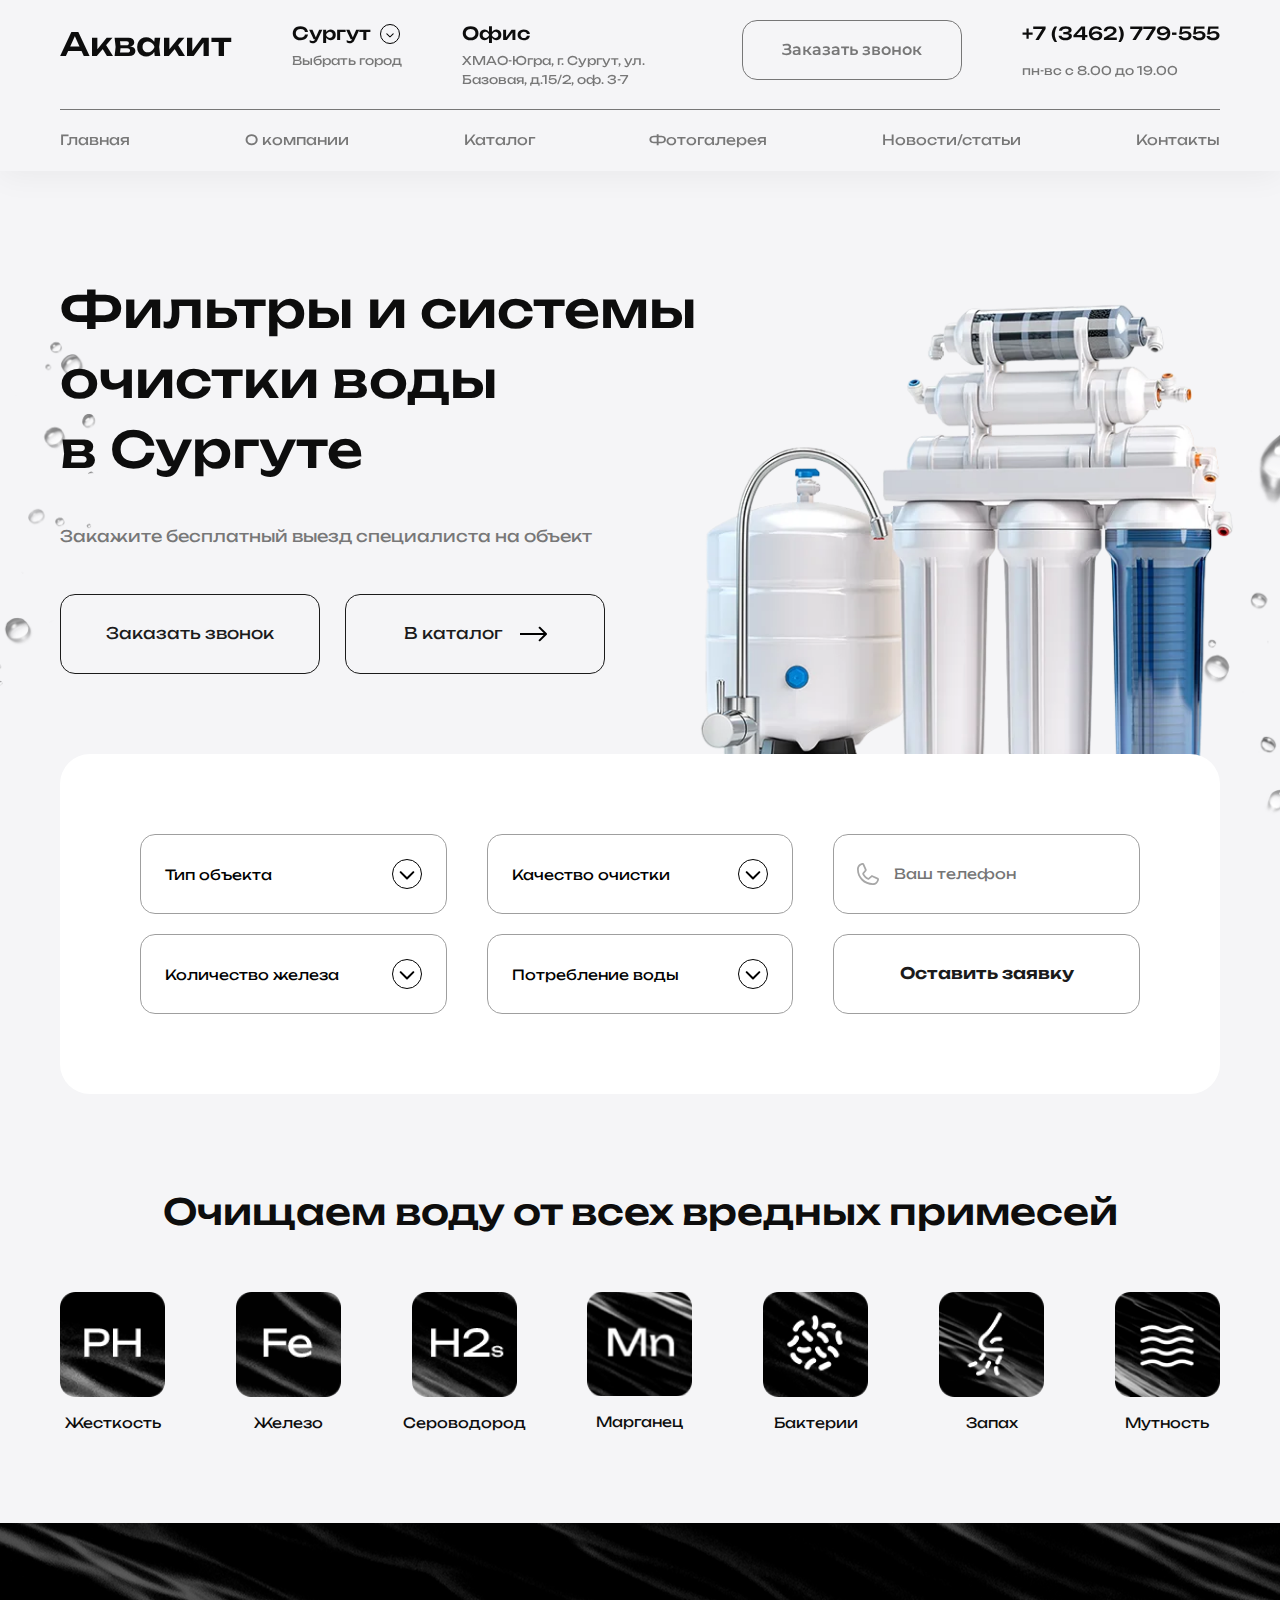
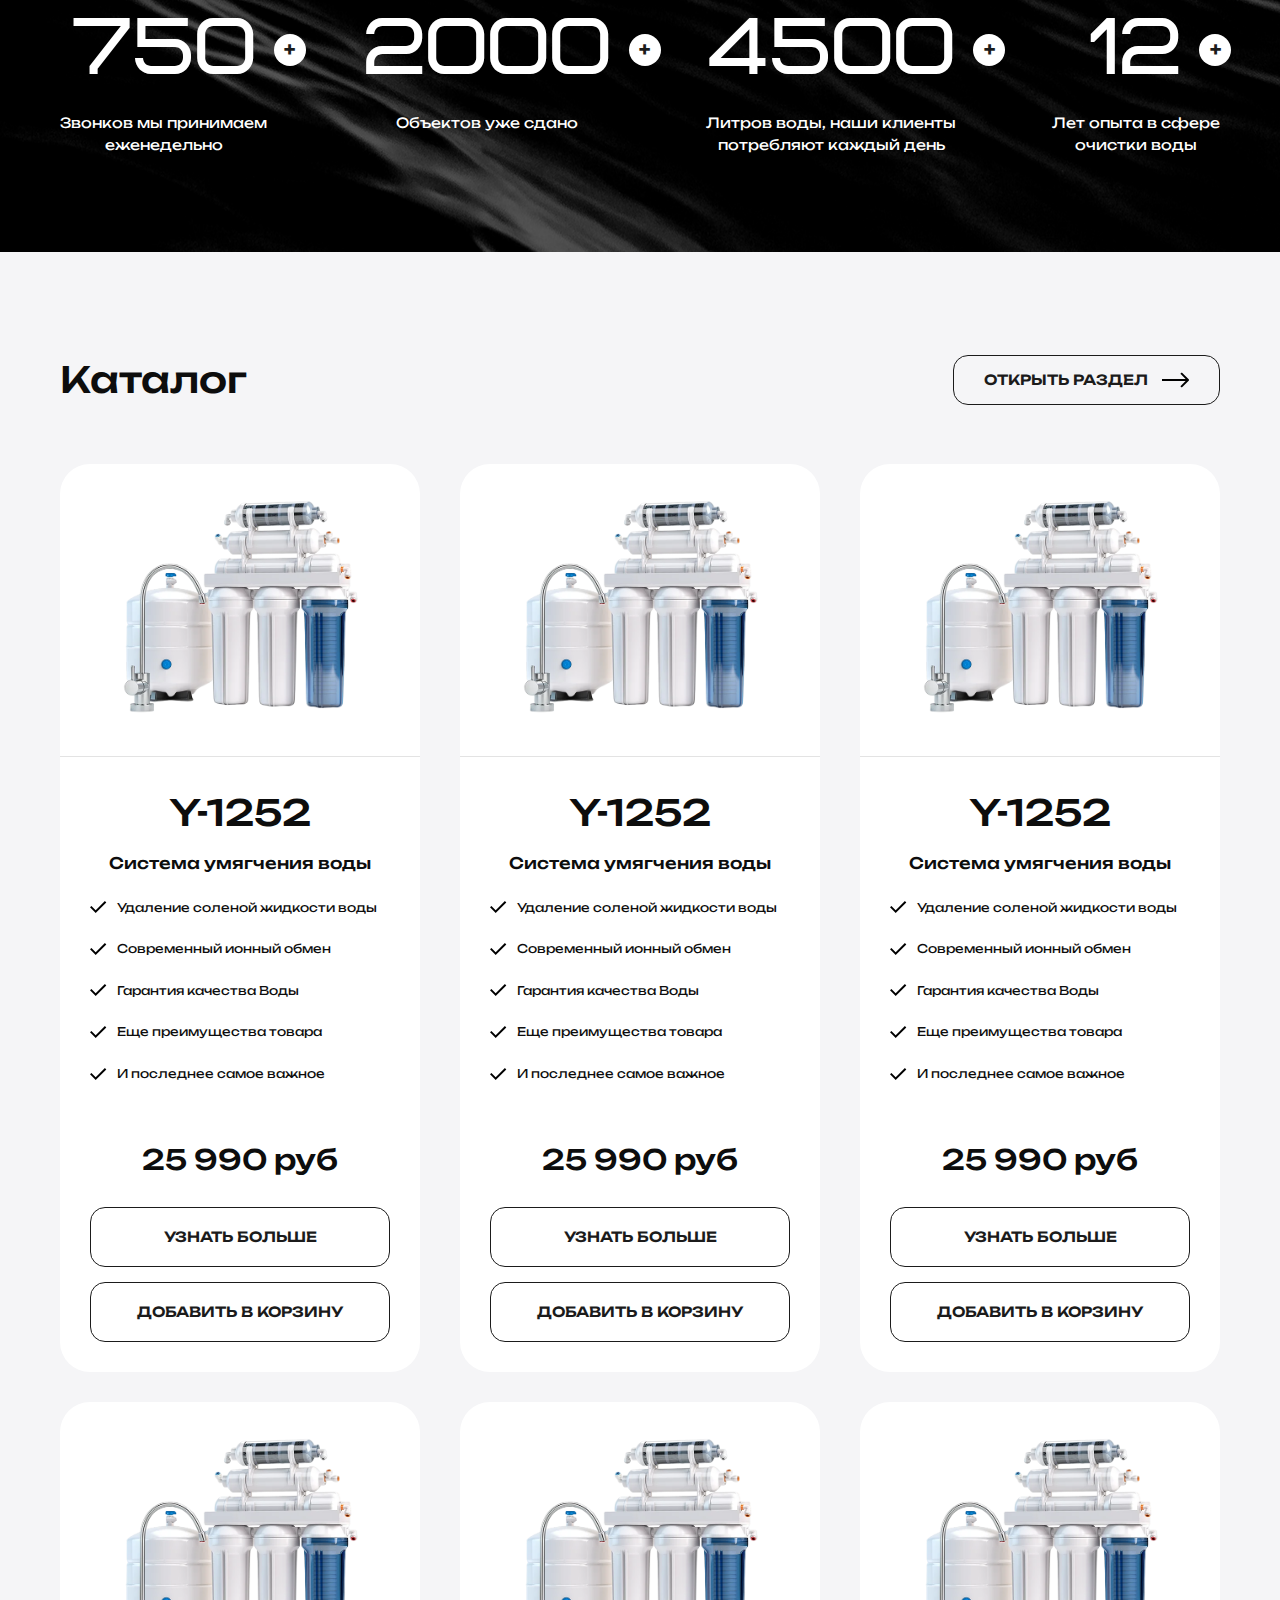
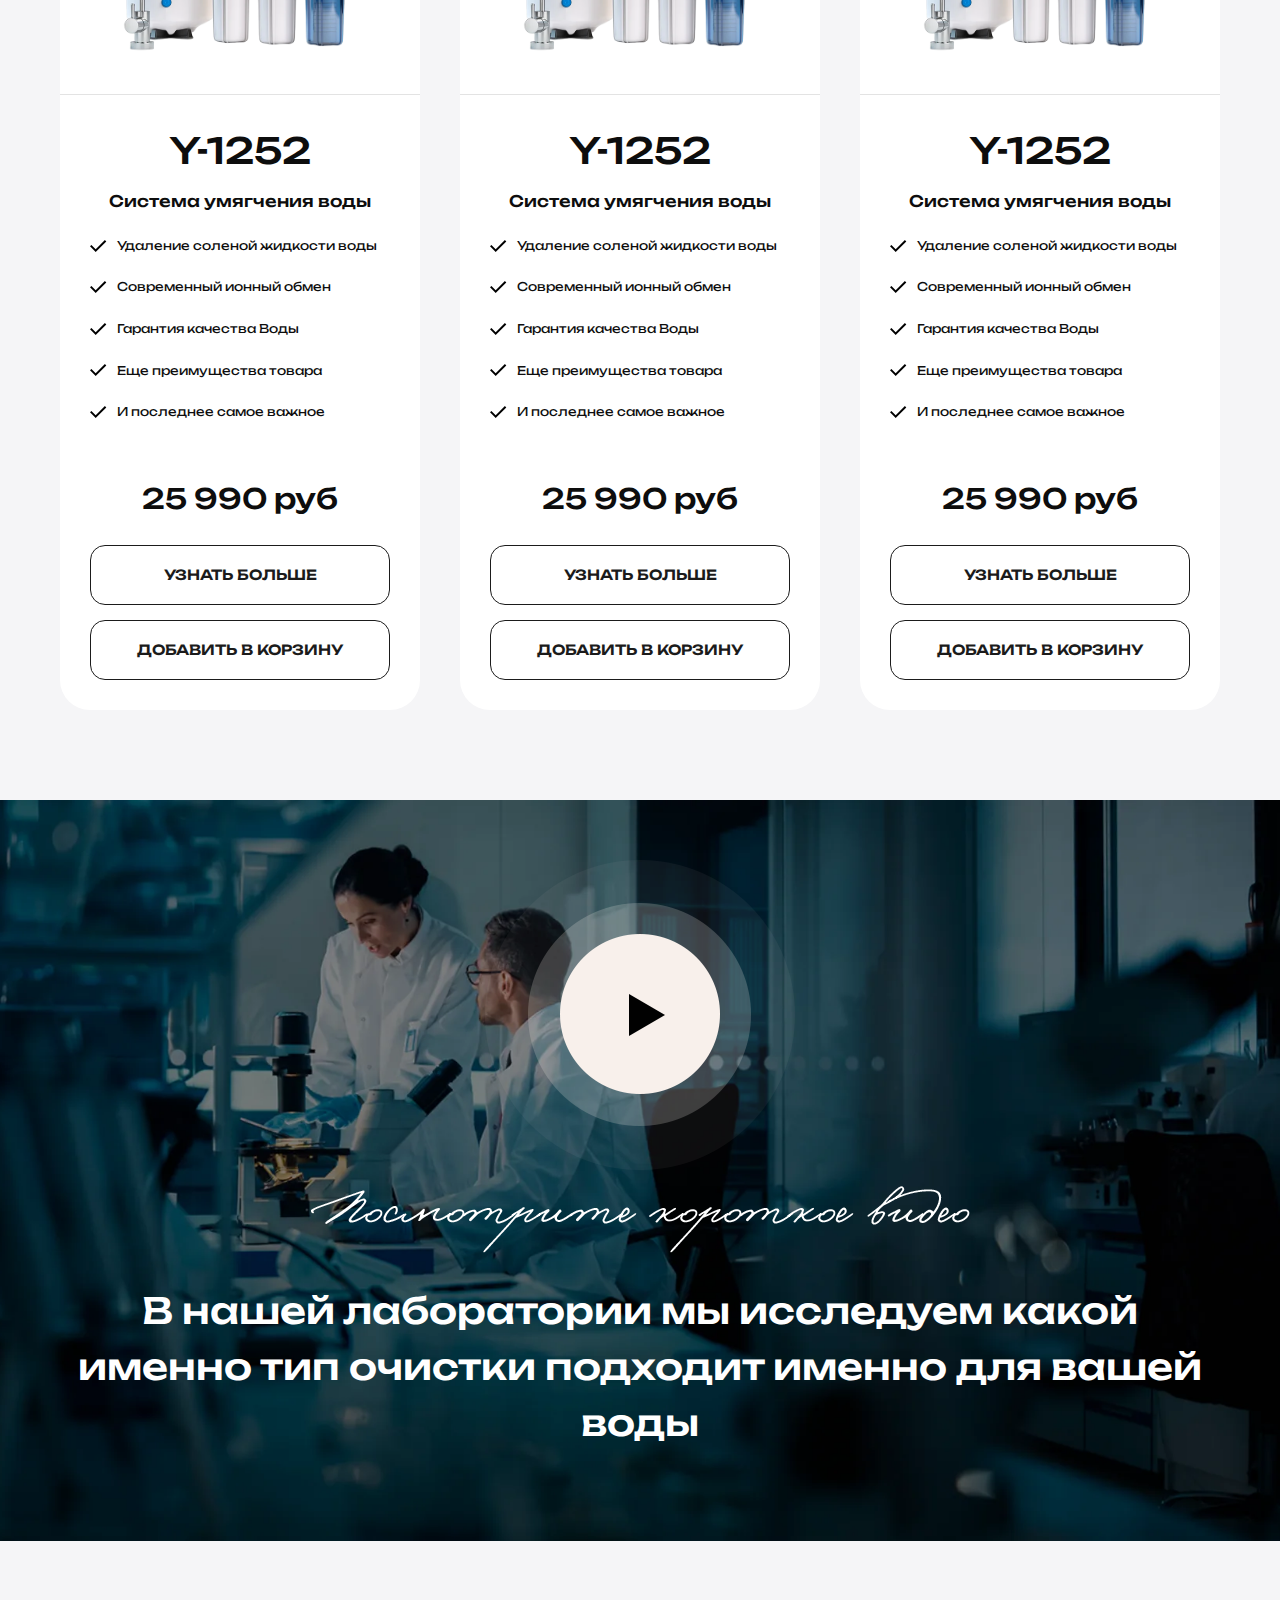
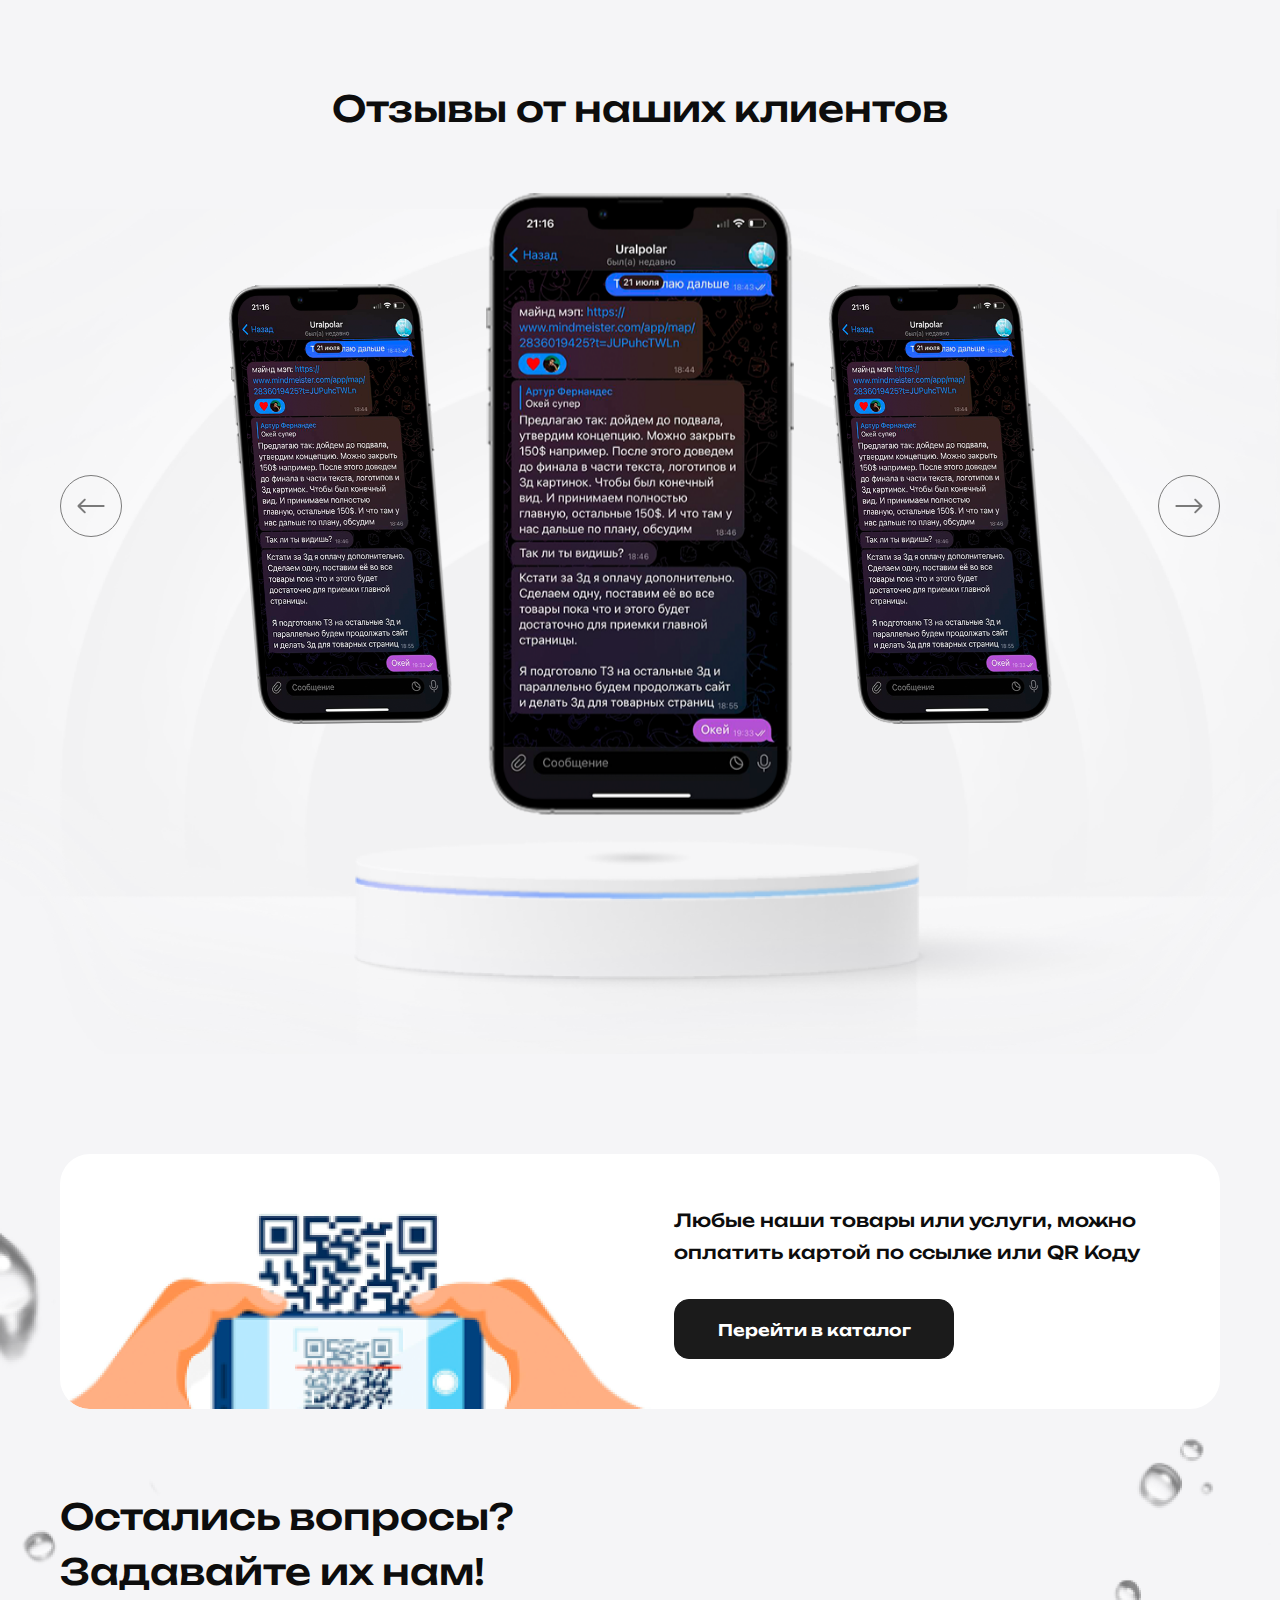
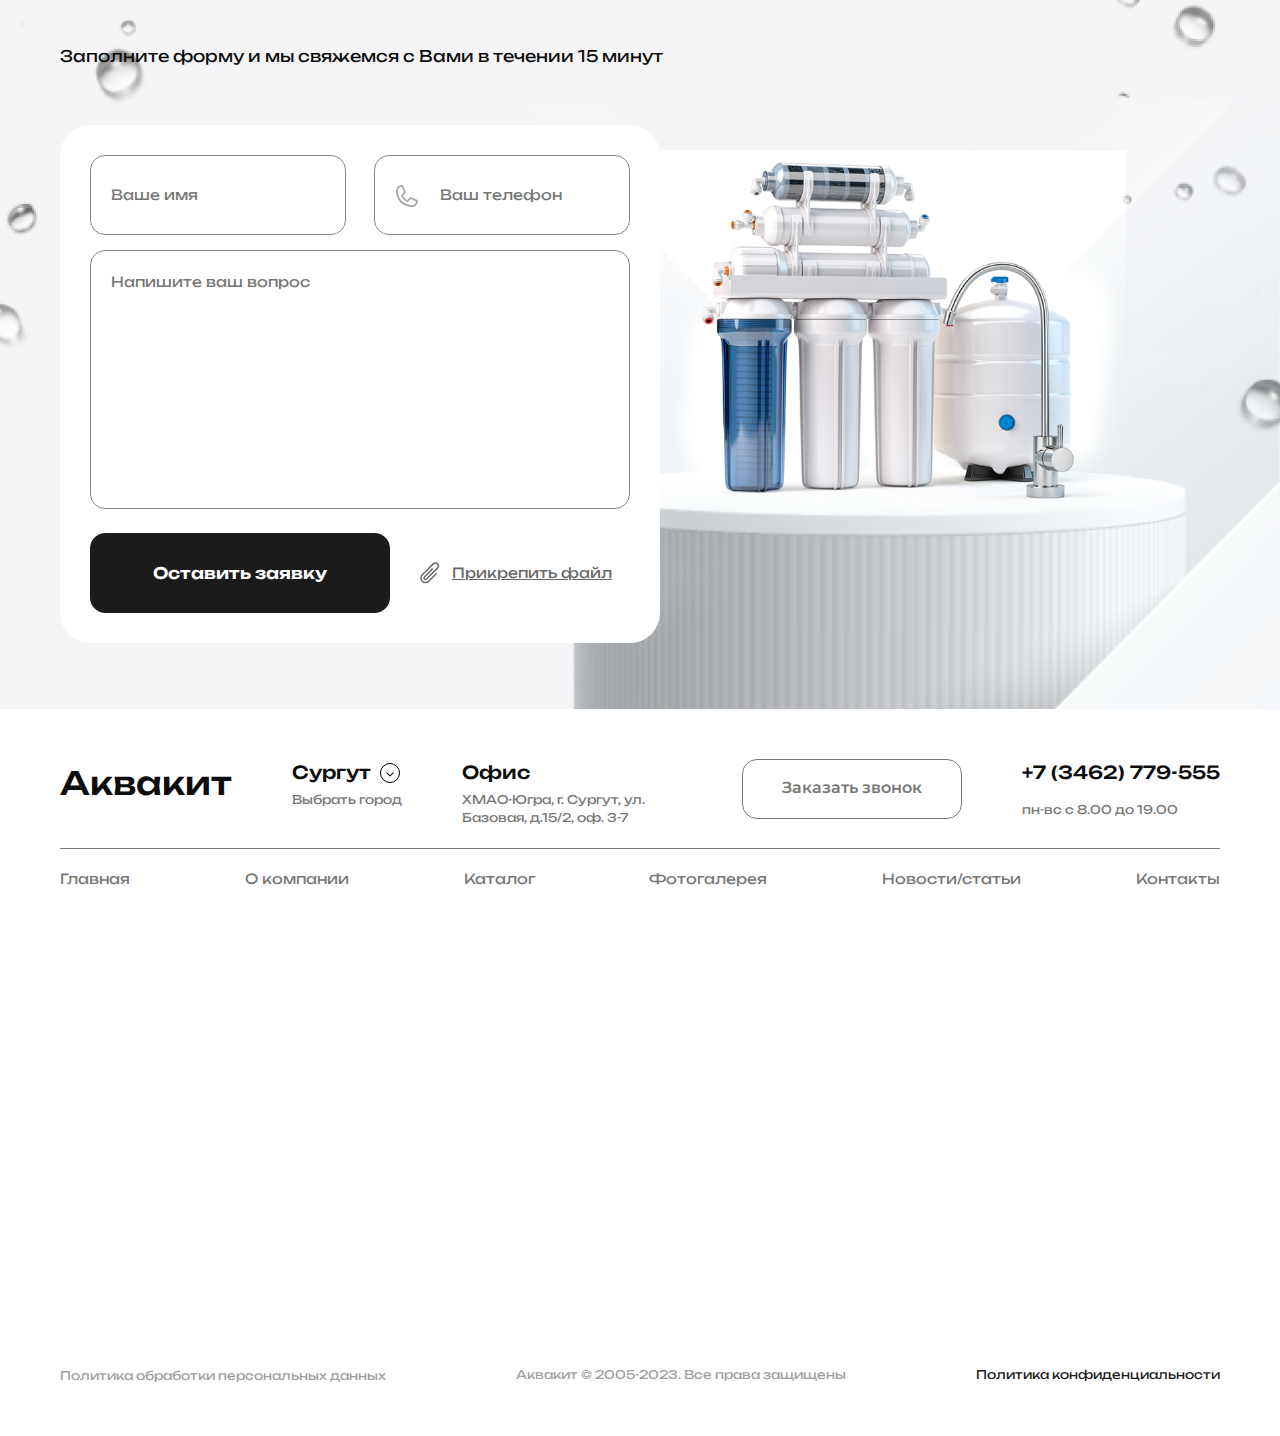
==== commit 0ec8766e: "home" ====
--- a/index.html
+++ b/index.html
@@ -84,6 +84,7 @@
     </header>
 
     <main class="main">
+      <img class="main_feature_one" src="img/main/feature_1.png" alt="">
       <div class="container">
         <div class="main_block">
           <div class="main_block_left">
@@ -186,6 +187,7 @@
           </div>
         </div>
       </div>
+      <img class="main_feature_two" src="img/main/feature_2.png" alt="">
     </main>
 
     <section class="digital">
@@ -576,6 +578,115 @@
             вашей воды</p>
         </div>
       </div>
+    </section>
+
+    <section class="review">
+      <img class="review_back" src="img/review/back.png" alt="">
+      <div class="container">
+        <h2>Отзывы от наших клиентов</h2>
+        <div class="review_wrap">
+          <div class="review_wrap_slider">
+            <div class="review_wrap_slider_item">
+              <img src="img/review/mob.png" alt="">
+            </div>
+            <div class="review_wrap_slider_item">
+              <img src="img/review/mob.png" alt="">
+            </div>
+            <div class="review_wrap_slider_item">
+              <img src="img/review/mob.png" alt="">
+            </div>
+            <div class="review_wrap_slider_item">
+              <img src="img/review/mob.png" alt="">
+            </div>
+            <div class="review_wrap_slider_item">
+              <img src="img/review/mob.png" alt="">
+            </div>
+            <div class="review_wrap_slider_item">
+              <img src="img/review/mob.png" alt="">
+            </div>
+            <div class="review_wrap_slider_item">
+              <img src="img/review/mob.png" alt="">
+            </div>
+            <div class="review_wrap_slider_item">
+              <img src="img/review/mob.png" alt="">
+            </div>
+            <div class="review_wrap_slider_item">
+              <img src="img/review/mob.png" alt="">
+            </div>
+            <div class="review_wrap_slider_item">
+              <img src="img/review/mob.png" alt="">
+            </div>
+          </div>
+          <div class="review_wrap_arrows">
+            <div class="review_wrap_arrows_prev review_wrap_arrows_btn">
+              <svg xmlns="http://www.w3.org/2000/svg" width="28" height="16" viewBox="0 0 28 16" fill="none">
+                <path d="M0.725435 8.70711C0.334911 8.31658 0.334911 7.68342 0.725435 7.2929L7.0894 0.928934C7.47992 0.53841 8.11309 0.538409 8.50361 0.928934C8.89413 1.31946 8.89413 1.95262 8.50361 2.34315L2.84676 8L8.50361 13.6569C8.89414 14.0474 8.89414 14.6805 8.50361 15.0711C8.11309 15.4616 7.47992 15.4616 7.0894 15.0711L0.725435 8.70711ZM27.4055 9L1.43254 9L1.43254 7L27.4055 7L27.4055 9Z" fill="#7A7A7A"/>
+              </svg>
+            </div>
+            <div class="review_wrap_arrows_next review_wrap_arrows_btn">
+              <svg xmlns="http://www.w3.org/2000/svg" width="28" height="16" viewBox="0 0 28 16" fill="none">
+                <path d="M27.2746 8.70711C27.6651 8.31658 27.6651 7.68342 27.2746 7.2929L20.9106 0.928934C20.5201 0.53841 19.8869 0.538409 19.4964 0.928934C19.1059 1.31946 19.1059 1.95262 19.4964 2.34315L25.1532 8L19.4964 13.6569C19.1059 14.0474 19.1059 14.6805 19.4964 15.0711C19.8869 15.4616 20.5201 15.4616 20.9106 15.0711L27.2746 8.70711ZM0.594482 9L26.5675 9L26.5675 7L0.594483 7L0.594482 9Z" fill="#7A7A7A"/>
+              </svg>
+            </div>
+          </div>
+        </div>
+      </div>
+    </section>
+
+    <section class="form">
+      <img class="form_feature_one" src="img/form/feature_1.png" alt="">
+      <div class="container">
+        <div class="form_top">
+          <div class="form_top_left">
+            <img src="img/form/qr.png" alt="">
+          </div>
+          <div class="form_top_right">
+            <p>Любые наши товары или услуги, можно <br>
+              оплатить картой по ссылке или QR Коду</p>
+            <a href="#">Перейти в каталог</a>
+          </div>
+        </div>
+        <div class="form_main">
+          <div class="form_main_text">
+            <h2>Остались вопросы? <br> Задавайте их нам!</h2>
+            <p class="form_main_text_desc">Заполните форму и мы свяжемся с Вами в течении 15 минут</p>
+            <div class="form_main_block">
+              <form action="">
+                <span class="form_main_block_half">
+                  <input type="text" placeholder="Ваше имя">
+                </span>
+                <span class="form_main_block_tel">
+                  <svg xmlns="http://www.w3.org/2000/svg" width="22" height="22" viewBox="0 0 22 22" fill="none">
+                    <path d="M20.9409 14.7905L15.7587 12.4684L15.7444 12.4618C15.4754 12.3467 15.1819 12.3006 14.8906 12.3274C14.5992 12.3543 14.3191 12.4534 14.0757 12.6158C14.047 12.6347 14.0195 12.6553 13.9932 12.6774L11.3158 14.9599C9.61958 14.136 7.86837 12.398 7.04446 10.7238L9.33028 8.00566C9.35228 7.97815 9.37318 7.95065 9.39298 7.92095C9.55185 7.67818 9.64824 7.3999 9.67357 7.11088C9.69891 6.82185 9.65239 6.53104 9.53818 6.26434V6.25114L7.20946 1.06019C7.05847 0.711775 6.79886 0.421538 6.46936 0.232802C6.13987 0.0440659 5.75817 -0.0330459 5.38125 0.0129775C3.8907 0.209117 2.52253 0.941132 1.53225 2.0723C0.54197 3.20347 -0.00268504 4.65644 9.95358e-06 6.15984C9.95358e-06 14.8939 7.10606 22 15.8401 22C17.3435 22.0027 18.7965 21.458 19.9276 20.4677C21.0588 19.4775 21.7908 18.1093 21.987 16.6187C22.0331 16.2419 21.9561 15.8603 21.7676 15.5309C21.5791 15.2014 21.2891 14.9417 20.9409 14.7905ZM15.8401 20.24C12.1071 20.2359 8.52814 18.7511 5.88849 16.1115C3.24884 13.4718 1.7641 9.89287 1.76002 6.15984C1.75588 5.08566 2.14288 4.04671 2.84874 3.23701C3.5546 2.4273 4.53105 1.90221 5.59575 1.75979C5.59532 1.76418 5.59532 1.76861 5.59575 1.77299L7.90577 6.94304L5.63205 9.66447C5.60897 9.69103 5.58801 9.71935 5.56935 9.74917C5.40381 10.0032 5.30671 10.2957 5.28743 10.5982C5.26816 10.9008 5.32738 11.2032 5.45935 11.4762C6.45596 13.5145 8.50967 15.5528 10.57 16.5483C10.8449 16.6791 11.1491 16.7362 11.4528 16.7143C11.7565 16.6923 12.0492 16.5919 12.3025 16.4229C12.3307 16.4039 12.3579 16.3833 12.3839 16.3613L15.058 14.0799L20.2281 16.3954H20.2402C20.0995 17.4616 19.5752 18.4401 18.7653 19.1477C17.9555 19.8553 16.9156 20.2436 15.8401 20.24Z" fill="#A7A7A7"/>
+                  </svg>
+                  <input type="text" placeholder="Ваш телефон">
+                </span>
+                <span class="form_main_block_width">
+                  <textarea name="" id="" cols="30" rows="10" placeholder="Напишите ваш вопрос"></textarea>
+                </span>
+                <div class="form_main_block_bottom">
+                  <span class="form_main_block_bottom_submit">
+                    <input type="submit" value="Оставить заявку">
+                  </span>
+                  <span class="form_main_block_bottom_files">
+                    <input type="file">
+                    <svg xmlns="http://www.w3.org/2000/svg" width="20" height="22" viewBox="0 0 20 22" fill="none">
+                      <path d="M16.375 11.4893L8.68203 19.1823C7.83811 20.0262 6.69351 20.5003 5.50003 20.5003C4.30655 20.5003 3.16195 20.0262 2.31803 19.1823C1.47411 18.3383 1 17.1937 1 16.0003C1 14.8068 1.47411 13.6622 2.31803 12.8183L13.258 1.87825C13.5367 1.59972 13.8675 1.3788 14.2315 1.22811C14.5956 1.07742 14.9857 0.999907 15.3797 1C15.7737 1.00009 16.1639 1.07779 16.5278 1.22865C16.8918 1.37951 17.2225 1.60059 17.501 1.87925C17.7796 2.15792 18.0005 2.48872 18.1512 2.85276C18.3019 3.2168 18.3794 3.60696 18.3793 4.00096C18.3792 4.39496 18.3015 4.78508 18.1506 5.14906C17.9998 5.51303 17.7787 5.84372 17.5 6.12225L6.55203 17.0703C6.26801 17.3425 5.88839 17.4913 5.49497 17.4863C5.10156 17.4813 4.72585 17.322 4.44883 17.0426C4.1718 16.7632 4.01564 16.3862 4.01399 15.9927C4.01234 15.5993 4.16535 15.2209 4.44003 14.9393L12.25 7.12925M6.56103 17.0603L6.55103 17.0703" stroke="#686868" stroke-width="1.5" stroke-linecap="round" stroke-linejoin="round"/>
+                    </svg>
+                    <p>Прикрепить файл</p>
+                  </span>
+                </div>
+                
+              </form>
+            </div>
+          </div>
+          <div class="form_main_img">
+            <img src="img/main/main.png" alt="">
+          </div>
+        </div>
+      </div>
+      <img class="form_feature_two" src="img/form/feature_2.png" alt="">
+      <img class="form_back" src="img/form/back.png" alt="">
     </section>
 
     <section class="footer">
@@ -645,6 +756,60 @@
       </div>
     </section>
 
+    <div class="back_modal"></div>
+
+    <div class="dropdown">
+      <div class="dropdown_top">
+        <span>Аквакит</span>
+        <div class="dropdown_top_close">
+          <svg xmlns="http://www.w3.org/2000/svg" width="35" height="35" viewBox="0 0 35 35" fill="none">
+            <rect x="0.5" y="0.5" width="34" height="34" rx="4.5" stroke="#232532" stroke-opacity="0.15"/>
+            <path d="M12.4 24L11 22.6L16.6 17L11 11.4L12.4 10L18 15.6L23.6 10L25 11.4L19.4 17L25 22.6L23.6 24L18 18.4L12.4 24Z" fill="#232532"/>
+          </svg>
+        </div>
+      </div>
+      <div class="dropdown_mid">
+        <ul>
+          <li class="active">
+            <a href="#">Главная</a>
+          </li>
+          <li>
+            <a href="#">О компании</a>
+          </li>
+          <li>
+            <a href="#">Каталог</a>
+          </li>
+          <li>
+            <a href="#">Фотогалерея</a>
+          </li>
+          <li>
+            <a href="#">Новости/статьи</a>
+          </li>
+          <li>
+            <a href="#">Контакты</a>
+          </li>
+        </ul>
+      </div>
+      <div class="dropdown_bottom">
+        <div class="dropdown_bottom_city">
+          <div class="dropdown_bottom_city_up">
+            <span>Сургут</span>
+            <svg xmlns="http://www.w3.org/2000/svg" width="20" height="20" viewBox="0 0 20 20" fill="none">
+              <path d="M9.64645 13.3536C9.84171 13.5488 10.1583 13.5488 10.3536 13.3536L13.5355 10.1716C13.7308 9.97631 13.7308 9.65973 13.5355 9.46447C13.3403 9.2692 13.0237 9.2692 12.8284 9.46447L10 12.2929L7.17157 9.46447C6.97631 9.2692 6.65973 9.2692 6.46447 9.46447C6.2692 9.65973 6.2692 9.97631 6.46447 10.1716L9.64645 13.3536ZM9.5 12L9.5 13L10.5 13L10.5 12L9.5 12Z" fill="black"/>
+              <circle cx="10" cy="10" r="9.5" stroke="black"/>
+            </svg>
+          </div>
+          <div class="dropdown_bottom_city_bottom">
+            <p>Выбрать город</p>
+          </div>
+        </div>
+        <div class="dropdown_bottom_info">
+          <a href="tel:+73462779555">+7 (3462) 779-555</a>
+          <p>пн-вс с 8.00 до 19.00</p>
+        </div>
+      </div>
+    </div>
+
     <script src="js/jquery-3.6.0.min.js"></script>
     <script src="js/slick.js"></script>
     <script src="js/jquery.nice-select.js"></script>
--- a/css/style.css
+++ b/css/style.css
@@ -670,6 +670,12 @@
   font-weight: 400;
   line-height: 155%; /* 18.6px */
 }
+.main_feature_one {
+  display: none;
+}
+.main_feature_two {
+  display: none;
+}
 @media (min-width: 768px) {
   .main {
     padding-top: 180px;
@@ -807,6 +813,18 @@
   .main {
     padding-top: 274px;
   }
+  .main_feature_one {
+    display: block;
+    position: absolute;
+    left: 0px;
+    top: 206px;
+  }
+  .main_feature_two {
+    display: block;
+    position: absolute;
+    right: 0px;
+    top: 257px;
+  }
   .main_block_left {
     position: relative;
     z-index: 2;
@@ -836,8 +854,9 @@
     margin-right: 25px;
   }
   .main_block_right {
-    width: 620px;
     bottom: -130px;
+    width: 684px;
+    right: -87px;
   }
   .main_form {
     margin-top: 80px;
@@ -1476,6 +1495,7 @@
   background-size: cover;
   background-position: 50%;
   padding: 44px 0px 78px 0px;
+  margin-top: 80px;
 }
 .video_block {
   display: -webkit-box;
@@ -1530,6 +1550,7 @@
 @media (min-width: 1200px) {
   .video {
     padding: 60px 0px 90px 0px;
+    margin-top: 90px;
   }
   .video_block_play {
     width: auto;
@@ -1541,6 +1562,810 @@
     margin-top: 30px;
     font-size: 36px;
   }
+}
+
+.review {
+  -webkit-box-sizing: border-box;
+          box-sizing: border-box;
+  padding: 80px 0px;
+  position: relative;
+  overflow: hidden;
+}
+.review_back {
+  position: absolute;
+  left: 50%;
+  -webkit-transform: translateX(-50%);
+          transform: translateX(-50%);
+  bottom: 125px;
+  width: 725px;
+}
+.review h2 {
+  color: #0D0D0D;
+  font-size: 28px;
+  font-style: normal;
+  font-weight: 500;
+  line-height: 155%; /* 43.4px */
+}
+.review_wrap {
+  margin-top: 35px;
+}
+.review_wrap_slider {
+  max-width: 350px;
+  margin: 0 auto;
+}
+.review_wrap_slider_item {
+  position: relative;
+}
+.review_wrap_slider_item img {
+  width: 100%;
+}
+.review_wrap_arrows {
+  display: -webkit-box;
+  display: -ms-flexbox;
+  display: flex;
+  -webkit-box-align: center;
+      -ms-flex-align: center;
+          align-items: center;
+  -webkit-box-pack: center;
+      -ms-flex-pack: center;
+          justify-content: center;
+  margin-top: 100px;
+}
+.review_wrap_arrows_btn {
+  -webkit-box-sizing: border-box;
+          box-sizing: border-box;
+  display: -webkit-box;
+  display: -ms-flexbox;
+  display: flex;
+  -webkit-box-align: center;
+      -ms-flex-align: center;
+          align-items: center;
+  -webkit-box-pack: center;
+      -ms-flex-pack: center;
+          justify-content: center;
+  border-radius: 50%;
+  border: 1px solid #7A7A7A;
+  width: 62px;
+  height: 62px;
+  cursor: pointer;
+  -webkit-transition: all 0.3s linear;
+  transition: all 0.3s linear;
+}
+.review_wrap_arrows_btn svg path {
+  -webkit-transition: all 0.3s linear;
+  transition: all 0.3s linear;
+}
+.review_wrap_arrows_btn:hover {
+  border: 1px solid #1B1B1B;
+  background: #1B1B1B;
+  -webkit-transition: all 0.3s linear;
+  transition: all 0.3s linear;
+}
+.review_wrap_arrows_btn:hover svg path {
+  fill: #fff;
+  -webkit-transition: all 0.3s linear;
+  transition: all 0.3s linear;
+}
+.review_wrap_arrows_next {
+  margin-left: 30px;
+}
+@media (min-width: 768px) {
+  .review {
+    padding: 80px 0px 160px 0px;
+  }
+  .review h2 {
+    font-size: 32px;
+    text-align: center;
+  }
+  .review_back {
+    bottom: 40px;
+    width: 780px;
+  }
+  .review_wrap {
+    position: relative;
+  }
+  .review_wrap_slider {
+    max-width: 100%;
+    width: 540px;
+  }
+  .review_wrap_slider .slick-list {
+    padding: 50px 0px !important;
+  }
+  .review_wrap_slider .slick-slide {
+    margin: 0px 25px;
+    -webkit-transition: all 0.2s linear;
+    transition: all 0.2s linear;
+    -webkit-transform: rotateX(10deg) rotateY(26deg) rotateZ(-5deg);
+            transform: rotateX(10deg) rotateY(26deg) rotateZ(-5deg);
+    -webkit-perspective: 5.5cm;
+            perspective: 5.5cm;
+  }
+  .review_wrap_slider .slick-slide.slick-current {
+    -webkit-transform: scale(1.4);
+            transform: scale(1.4);
+    -webkit-transition: all 0.2s linear;
+    transition: all 0.2s linear;
+  }
+  .review_wrap_arrows {
+    position: absolute;
+    left: 0px;
+    top: 50%;
+    -webkit-transform: translateY(-50%);
+            transform: translateY(-50%);
+    width: 100%;
+    display: -webkit-box;
+    display: -ms-flexbox;
+    display: flex;
+    -webkit-box-pack: justify;
+        -ms-flex-pack: justify;
+            justify-content: space-between;
+    margin-top: 0px;
+  }
+}
+@media (min-width: 1024px) {
+  .review_back {
+    width: 1340px;
+    bottom: -25px;
+  }
+  .review_wrap_slider {
+    width: 760px;
+  }
+  .review_wrap_slider .slick-list {
+    padding: 100px 0px !important;
+  }
+}
+@media (min-width: 1200px) {
+  .review {
+    padding: 140px 0px 325px 0px;
+  }
+  .review_back {
+    width: 100%;
+    max-width: 1758px;
+    bottom: 100px;
+  }
+  .review h2 {
+    font-size: 36px;
+  }
+  .review_wrap {
+    margin-top: 46px;
+  }
+  .review_wrap_slider {
+    max-width: 100%;
+    width: 900px;
+  }
+  .review_wrap_slider .slick-slide {
+    margin: 0px 40px;
+  }
+}
+@media (min-width: 1600px) {
+  .review_back {
+    bottom: 58px;
+  }
+}
+@media (min-width: 1920px) {
+  .review_back {
+    bottom: 20px;
+  }
+}
+
+.form {
+  -webkit-box-sizing: border-box;
+          box-sizing: border-box;
+  position: relative;
+  padding-bottom: 146px;
+  overflow: hidden;
+}
+.form_top {
+  -webkit-box-sizing: border-box;
+          box-sizing: border-box;
+  border-radius: 30px;
+  background: #FFF;
+  position: relative;
+  display: -webkit-box;
+  display: -ms-flexbox;
+  display: flex;
+  -webkit-box-orient: vertical;
+  -webkit-box-direction: normal;
+      -ms-flex-direction: column;
+          flex-direction: column;
+  padding-top: 30px;
+  overflow: hidden;
+  z-index: 2;
+}
+.form_top_right {
+  -webkit-box-ordinal-group: 2;
+      -ms-flex-order: 1;
+          order: 1;
+  -webkit-box-sizing: border-box;
+          box-sizing: border-box;
+  padding: 0px 30px;
+}
+.form_top_right p {
+  color: #0D0D0D;
+  font-size: 16px;
+  font-style: normal;
+  font-weight: 500;
+  line-height: 180%; /* 28.8px */
+}
+.form_top_right a {
+  display: block;
+  -webkit-box-sizing: border-box;
+          box-sizing: border-box;
+  border-radius: 15px;
+  border: 1px solid #1B1B1B;
+  background: #1B1B1B;
+  height: 60px;
+  line-height: 60px;
+  width: 100%;
+  color: #FFF;
+  text-align: center;
+  font-size: 16px;
+  font-style: normal;
+  font-weight: 600;
+  margin-top: 20px;
+}
+.form_top_left {
+  -webkit-box-ordinal-group: 3;
+      -ms-flex-order: 2;
+          order: 2;
+  position: relative;
+  -webkit-transform: translateY(2px);
+          transform: translateY(2px);
+}
+.form_top_left img {
+  width: 100%;
+}
+.form_main {
+  margin-top: 80px;
+  z-index: 2;
+  position: relative;
+}
+.form_main h2 {
+  color: #0D0D0D;
+  font-size: 28px;
+  font-style: normal;
+  font-weight: 500;
+  line-height: 155%; /* 43.4px */
+}
+.form_main_text_desc {
+  color: #0D0D0D;
+  font-size: 16px;
+  font-style: normal;
+  font-weight: 400;
+  line-height: 160%; /* 25.6px */
+  margin-top: 10px;
+}
+.form_main_block {
+  -webkit-box-sizing: border-box;
+          box-sizing: border-box;
+  position: relative;
+  background-color: #fff;
+  padding: 30px 20px 20px 20px;
+  margin-top: 30px;
+  border-radius: 30px;
+}
+.form_main_block form {
+  display: -webkit-box;
+  display: -ms-flexbox;
+  display: flex;
+  -webkit-box-pack: justify;
+      -ms-flex-pack: justify;
+          justify-content: space-between;
+  position: relative;
+  -webkit-box-align: center;
+      -ms-flex-align: center;
+          align-items: center;
+  -ms-flex-wrap: wrap;
+      flex-wrap: wrap;
+}
+.form_main_block_half {
+  width: 100%;
+  display: block;
+}
+.form_main_block_half input {
+  -webkit-box-sizing: border-box;
+          box-sizing: border-box;
+  height: 80px;
+  width: 100%;
+  border-radius: 15px;
+  font-family: "Unbounded", sans-serif;
+  border: 1px solid #868686;
+  line-height: 80px;
+  color: #000;
+  font-size: 14px;
+  font-style: normal;
+  font-weight: 400;
+  padding: 0px 20px;
+}
+.form_main_block_tel {
+  width: 100%;
+  display: block;
+  position: relative;
+  margin-top: 15px;
+}
+.form_main_block_tel input {
+  -webkit-box-sizing: border-box;
+          box-sizing: border-box;
+  height: 80px;
+  width: 100%;
+  border-radius: 15px;
+  font-family: "Unbounded", sans-serif;
+  border: 1px solid #868686;
+  line-height: 80px;
+  color: #000;
+  font-size: 14px;
+  font-style: normal;
+  font-weight: 400;
+  padding: 0px 20px 0px 65px;
+}
+.form_main_block_tel svg {
+  position: absolute;
+  left: 22px;
+  top: 30px;
+}
+.form_main_block_width {
+  margin-top: 15px;
+  width: 100%;
+}
+.form_main_block_width textarea {
+  width: 100%;
+  -webkit-box-sizing: border-box;
+          box-sizing: border-box;
+  border-radius: 15px;
+  border: 1px solid #868686;
+  padding: 20px;
+  color: #000;
+  font-family: "Unbounded", sans-serif;
+  font-size: 14px;
+  font-style: normal;
+  font-weight: 400;
+  line-height: 155%; /* 21.7px */
+  padding: 20px;
+}
+.form_main_block_bottom {
+  display: -webkit-box;
+  display: -ms-flexbox;
+  display: flex;
+  -webkit-box-orient: vertical;
+  -webkit-box-direction: normal;
+      -ms-flex-direction: column;
+          flex-direction: column;
+  -webkit-box-align: start;
+      -ms-flex-align: start;
+          align-items: flex-start;
+  position: relative;
+  width: 100%;
+}
+.form_main_block_bottom_submit {
+  -webkit-box-ordinal-group: 3;
+      -ms-flex-order: 2;
+          order: 2;
+  margin-top: 34px;
+  width: 100%;
+}
+.form_main_block_bottom_submit input {
+  border-radius: 15px;
+  border: 1px solid #1B1B1B;
+  background: #1B1B1B;
+  width: 100%;
+  height: 80px;
+  text-align: center;
+  color: #FFF;
+  font-size: 16px;
+  font-style: normal;
+  font-weight: 600;
+  font-family: "Unbounded", sans-serif;
+  cursor: pointer;
+}
+.form_main_block_bottom_files {
+  -webkit-box-ordinal-group: 2;
+      -ms-flex-order: 1;
+          order: 1;
+  position: relative;
+  display: -webkit-box;
+  display: -ms-flexbox;
+  display: flex;
+  -webkit-box-align: center;
+      -ms-flex-align: center;
+          align-items: center;
+  cursor: pointer;
+  margin-top: 20px;
+}
+.form_main_block_bottom_files p {
+  color: #686868;
+  font-size: 14px;
+  font-style: normal;
+  font-weight: 400;
+  line-height: 155%; /* 21.7px */
+  text-decoration-line: underline;
+  margin-left: 12px;
+}
+.form_main_block_bottom_files input {
+  position: absolute;
+  left: 0px;
+  top: 0px;
+  width: 100%;
+  height: 100%;
+  opacity: 0;
+  cursor: pointer;
+}
+.form_main_img {
+  position: relative;
+  margin-top: 60px;
+}
+.form_main_img img {
+  width: 100%;
+}
+.form_back {
+  position: absolute;
+  left: 50%;
+  -webkit-transform: translateX(-50%);
+          transform: translateX(-50%);
+  bottom: 0px;
+  width: 500px;
+}
+.form_feature_one {
+  display: none;
+}
+.form_feature_two {
+  position: absolute;
+  right: 0px;
+  bottom: 110px;
+  width: 120px;
+}
+@media (min-width: 768px) {
+  .form {
+    padding-bottom: 240px;
+  }
+  .form_top {
+    display: -webkit-box;
+    display: -ms-flexbox;
+    display: flex;
+    -webkit-box-pack: end;
+        -ms-flex-pack: end;
+            justify-content: flex-end;
+    -webkit-box-orient: horizontal;
+    -webkit-box-direction: normal;
+        -ms-flex-direction: row;
+            flex-direction: row;
+    position: relative;
+    padding: 30px;
+  }
+  .form_top_left {
+    -webkit-box-ordinal-group: 2;
+        -ms-flex-order: 1;
+            order: 1;
+    position: absolute;
+    left: 0px;
+    bottom: 0px;
+    width: 452px;
+  }
+  .form_top_right {
+    -webkit-box-ordinal-group: 3;
+        -ms-flex-order: 2;
+            order: 2;
+    padding: 0px;
+    width: 50%;
+    position: relative;
+    z-index: 2;
+  }
+  .form_top_right p br {
+    display: none;
+  }
+  .form_top_right a {
+    width: 280px;
+  }
+  .form_main h2 {
+    font-size: 32px;
+  }
+  .form_main_text_desc {
+    font-size: 16px;
+    margin-top: 15px;
+  }
+  .form_main_block {
+    padding: 30px;
+  }
+  .form_main_block form {
+    -webkit-box-orient: horizontal;
+    -webkit-box-direction: normal;
+        -ms-flex-direction: row;
+            flex-direction: row;
+    -ms-flex-wrap: wrap;
+        flex-wrap: wrap;
+  }
+  .form_main_block_half {
+    width: calc(50% - 14px);
+  }
+  .form_main_block_tel {
+    width: calc(50% - 14px);
+    margin-top: 0px;
+  }
+  .form_main_block_width {
+    width: 100%;
+  }
+  .form_main_block_bottom {
+    -webkit-box-orient: horizontal;
+    -webkit-box-direction: normal;
+        -ms-flex-direction: row;
+            flex-direction: row;
+    -webkit-box-align: center;
+        -ms-flex-align: center;
+            align-items: center;
+    margin-top: 22px;
+  }
+  .form_main_block_bottom_submit {
+    -webkit-box-ordinal-group: 2;
+        -ms-flex-order: 1;
+            order: 1;
+    margin-top: 0px;
+    width: 320px;
+  }
+  .form_main_block_bottom_files {
+    -webkit-box-ordinal-group: 3;
+        -ms-flex-order: 2;
+            order: 2;
+    margin-top: 0px;
+    margin-left: 50px;
+  }
+  .form_main_img {
+    display: -webkit-box;
+    display: -ms-flexbox;
+    display: flex;
+    -webkit-box-align: center;
+        -ms-flex-align: center;
+            align-items: center;
+    -webkit-box-pack: start;
+        -ms-flex-pack: start;
+            justify-content: flex-start;
+  }
+  .form_main_img img {
+    width: 580px;
+  }
+  .form_back {
+    width: 100%;
+  }
+  .form_feature_two {
+    width: 160px;
+    bottom: 200px;
+  }
+}
+@media (min-width: 1024px) {
+  .form {
+    background: url(../img/form/background.png);
+    background-size: 1024px;
+    background-position: right bottom; /*Positioning*/
+    background-repeat: no-repeat; /*Prevent showing multiple background images*/
+    padding-bottom: 66px;
+  }
+  .form_back {
+    display: none;
+  }
+  .form_main_img {
+    display: none;
+  }
+  .form_main_block {
+    width: 600px;
+  }
+  .form_main_block_bottom_submit {
+    width: 300px;
+  }
+  .form_main_block_bottom_files {
+    margin-left: 30px;
+  }
+  .form_top {
+    padding: 50px;
+  }
+  .form_top_right {
+    width: 496px;
+  }
+  .form_top_right p {
+    font-size: 18px;
+  }
+  .form_top_right a {
+    margin-top: 30px;
+  }
+}
+@media (min-width: 1200px) {
+  .form {
+    background-size: 1270px;
+  }
+  .form_main h2 {
+    font-size: 36px;
+  }
+  .form_main_text_desc {
+    margin-top: 44px;
+  }
+  .form_main_block {
+    margin-top: 55px;
+  }
+  .form_top_left {
+    width: 600px;
+  }
+  .form_feature_one {
+    display: block;
+    position: absolute;
+    left: 0px;
+    top: 0px;
+  }
+  .form_feature_two {
+    width: auto;
+  }
+}
+@media (min-width: 1600px) {
+  .form {
+    background-size: 1420px;
+  }
+  .form_feature_one {
+    top: 240px;
+  }
+}
+@media (min-width: 1920px) {
+  .form {
+    background-size: 1886px;
+  }
+}
+
+.back_modal {
+  -webkit-box-sizing: border-box;
+          box-sizing: border-box;
+  position: fixed;
+  left: 0px;
+  top: 0px;
+  height: 100%;
+  width: 100%;
+  cursor: pointer;
+  background: rgba(0, 0, 0, 0.5);
+  z-index: 5;
+  display: none;
+}
+.back_modal.active {
+  display: block;
+}
+
+.dropdown {
+  position: fixed;
+  right: 0px;
+  top: 0px;
+  width: 305px;
+  height: 100vh;
+  -webkit-box-sizing: border-box;
+          box-sizing: border-box;
+  padding: 20px 0px 50px 0px;
+  background-color: #fff;
+  z-index: 6;
+  -webkit-transform: translateX(100%);
+          transform: translateX(100%);
+  -webkit-transition: all 0.3s linear;
+  transition: all 0.3s linear;
+}
+.dropdown.active {
+  -webkit-transform: translateX(0px);
+          transform: translateX(0px);
+  -webkit-transition: all 0.3s linear;
+  transition: all 0.3s linear;
+}
+.dropdown_top {
+  display: -webkit-box;
+  display: -ms-flexbox;
+  display: flex;
+  -webkit-box-align: center;
+      -ms-flex-align: center;
+          align-items: center;
+  -webkit-box-pack: justify;
+      -ms-flex-pack: justify;
+          justify-content: space-between;
+  -webkit-box-sizing: border-box;
+          box-sizing: border-box;
+  padding: 0px 20px 0px 25px;
+}
+.dropdown_top span {
+  color: #0D0D0D;
+  font-size: 28px;
+  font-style: normal;
+  font-weight: 500;
+  line-height: 155%; /* 43.4px */
+}
+.dropdown_top_close {
+  cursor: pointer;
+}
+.dropdown_mid {
+  margin-top: 40px;
+}
+.dropdown_mid ul li {
+  -webkit-box-sizing: border-box;
+          box-sizing: border-box;
+  padding: 13px 25px;
+}
+.dropdown_mid ul li a {
+  color: #000912;
+  font-size: 14px;
+  font-style: normal;
+  font-weight: 400;
+  line-height: normal;
+}
+.dropdown_mid ul li.active {
+  background: #1B1B1B;
+}
+.dropdown_mid ul li.active a {
+  color: #FFF;
+}
+.dropdown_bottom {
+  position: absolute;
+  left: 0px;
+  bottom: 50px;
+  width: 100%;
+  -webkit-box-sizing: border-box;
+          box-sizing: border-box;
+  padding: 0px 25px;
+}
+.dropdown_bottom_city {
+  display: -webkit-box;
+  display: -ms-flexbox;
+  display: flex;
+  -webkit-box-orient: vertical;
+  -webkit-box-direction: normal;
+      -ms-flex-direction: column;
+          flex-direction: column;
+  -webkit-box-align: start;
+      -ms-flex-align: start;
+          align-items: flex-start;
+  cursor: pointer;
+}
+.dropdown_bottom_city_up {
+  display: -webkit-box;
+  display: -ms-flexbox;
+  display: flex;
+  -webkit-box-align: center;
+      -ms-flex-align: center;
+          align-items: center;
+}
+.dropdown_bottom_city_up span {
+  color: #0D0D0D;
+  font-size: 18px;
+  font-style: normal;
+  font-weight: 500;
+  line-height: 155%; /* 27.9px */
+}
+.dropdown_bottom_city_up svg {
+  margin-left: 9px;
+}
+.dropdown_bottom_city_bottom {
+  margin-top: 4px;
+}
+.dropdown_bottom_city_bottom p {
+  color: #777;
+  font-size: 12px;
+  font-style: normal;
+  font-weight: 400;
+  line-height: 155%; /* 18.6px */
+}
+.dropdown_bottom_info {
+  display: -webkit-box;
+  display: -ms-flexbox;
+  display: flex;
+  -webkit-box-orient: vertical;
+  -webkit-box-direction: normal;
+      -ms-flex-direction: column;
+          flex-direction: column;
+  -webkit-box-align: start;
+      -ms-flex-align: start;
+          align-items: flex-start;
+  margin-top: 20px;
+}
+.dropdown_bottom_info a {
+  color: #0D0D0D;
+  font-size: 12px;
+  font-style: normal;
+  font-weight: 500;
+  line-height: 155%; /* 18.6px */
+}
+.dropdown_bottom_info p {
+  color: #777;
+  font-size: 10px;
+  font-style: normal;
+  font-weight: 400;
+  line-height: 155%; /* 15.5px */
+  margin-top: 5px;
 }
 
 .footer {
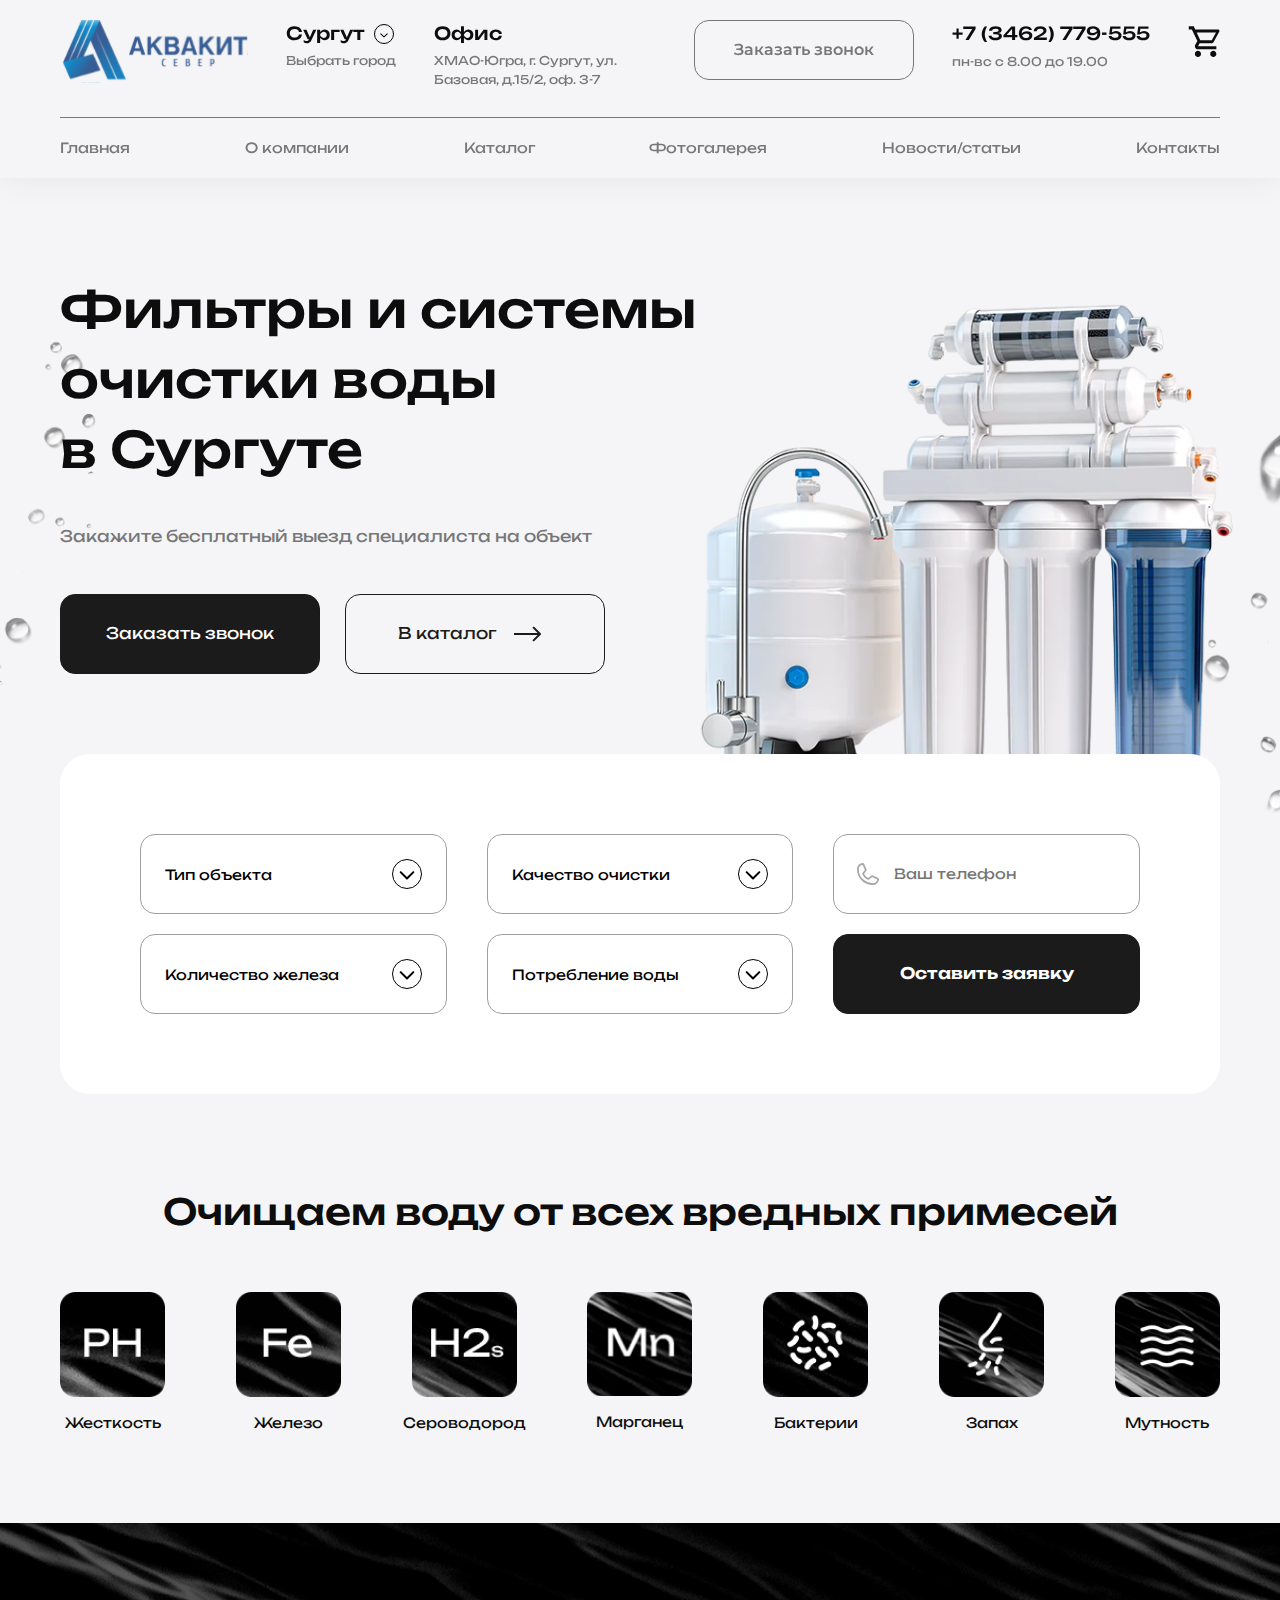
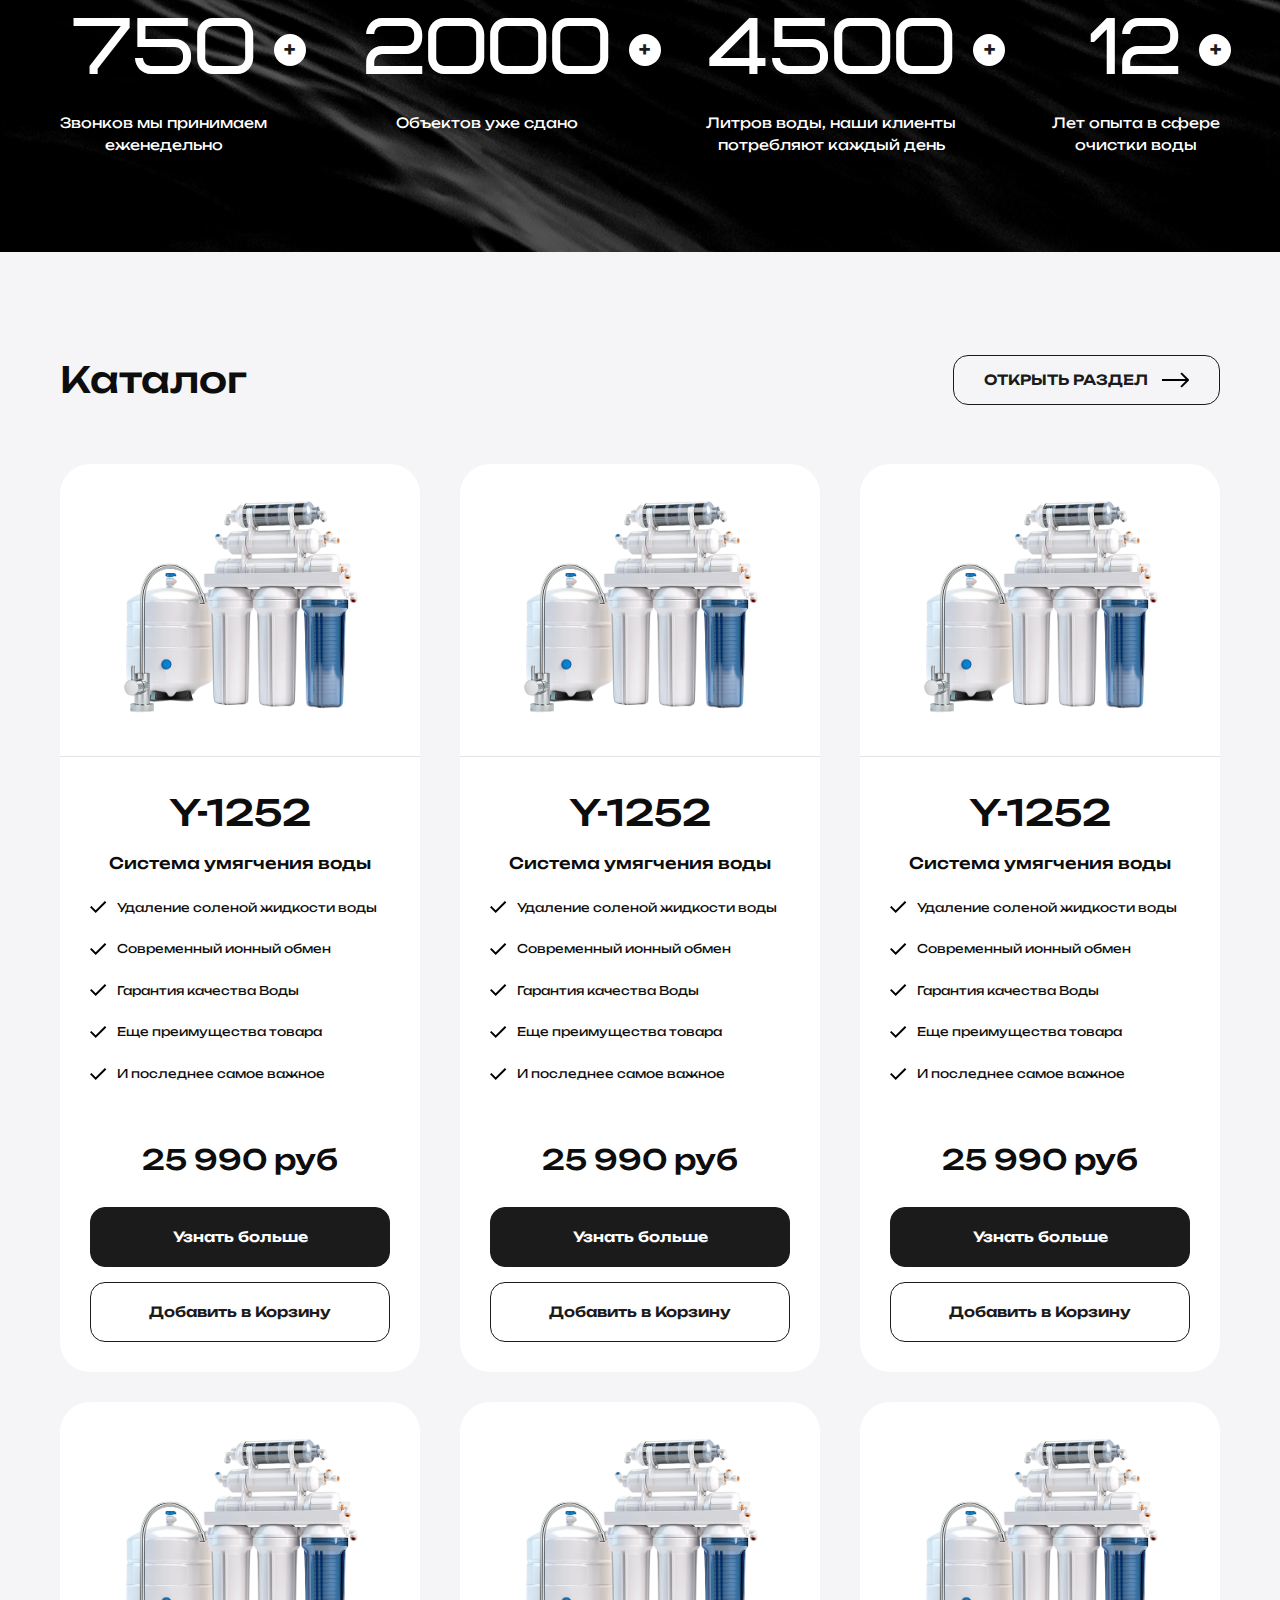
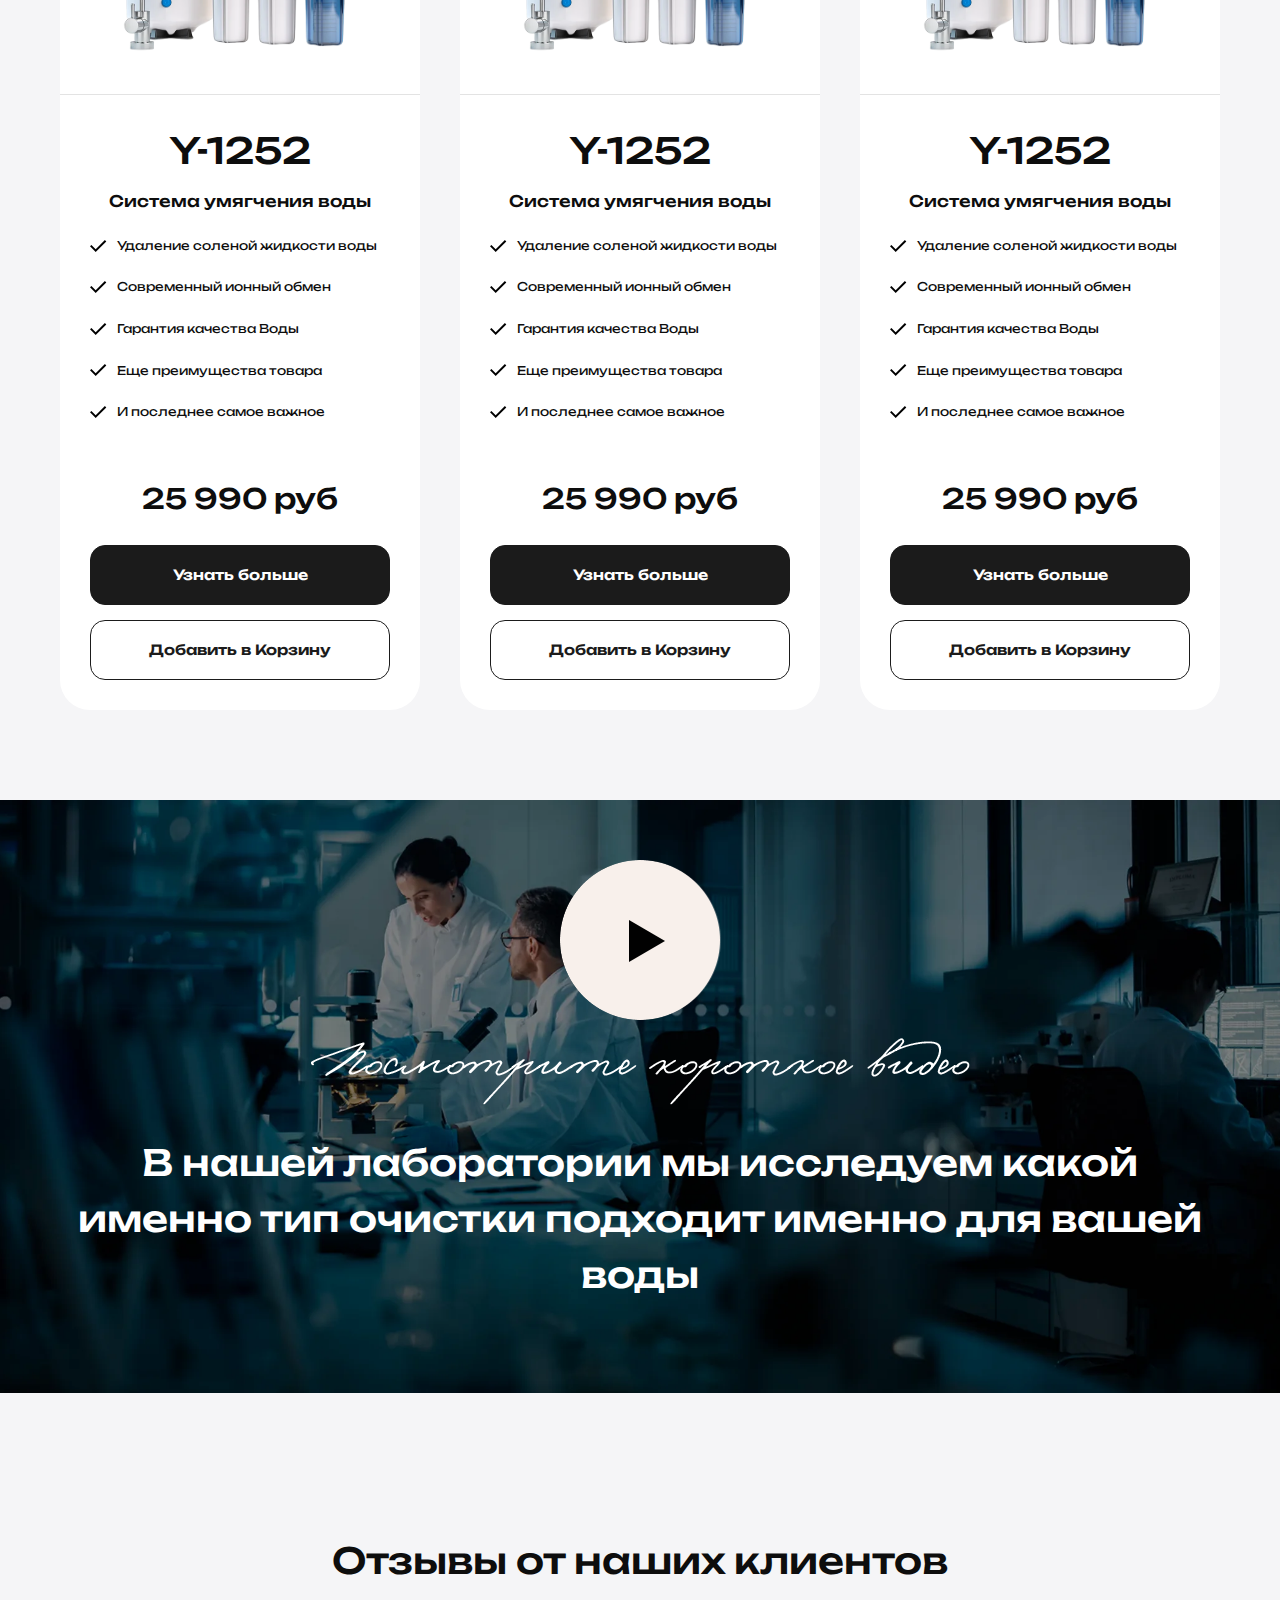
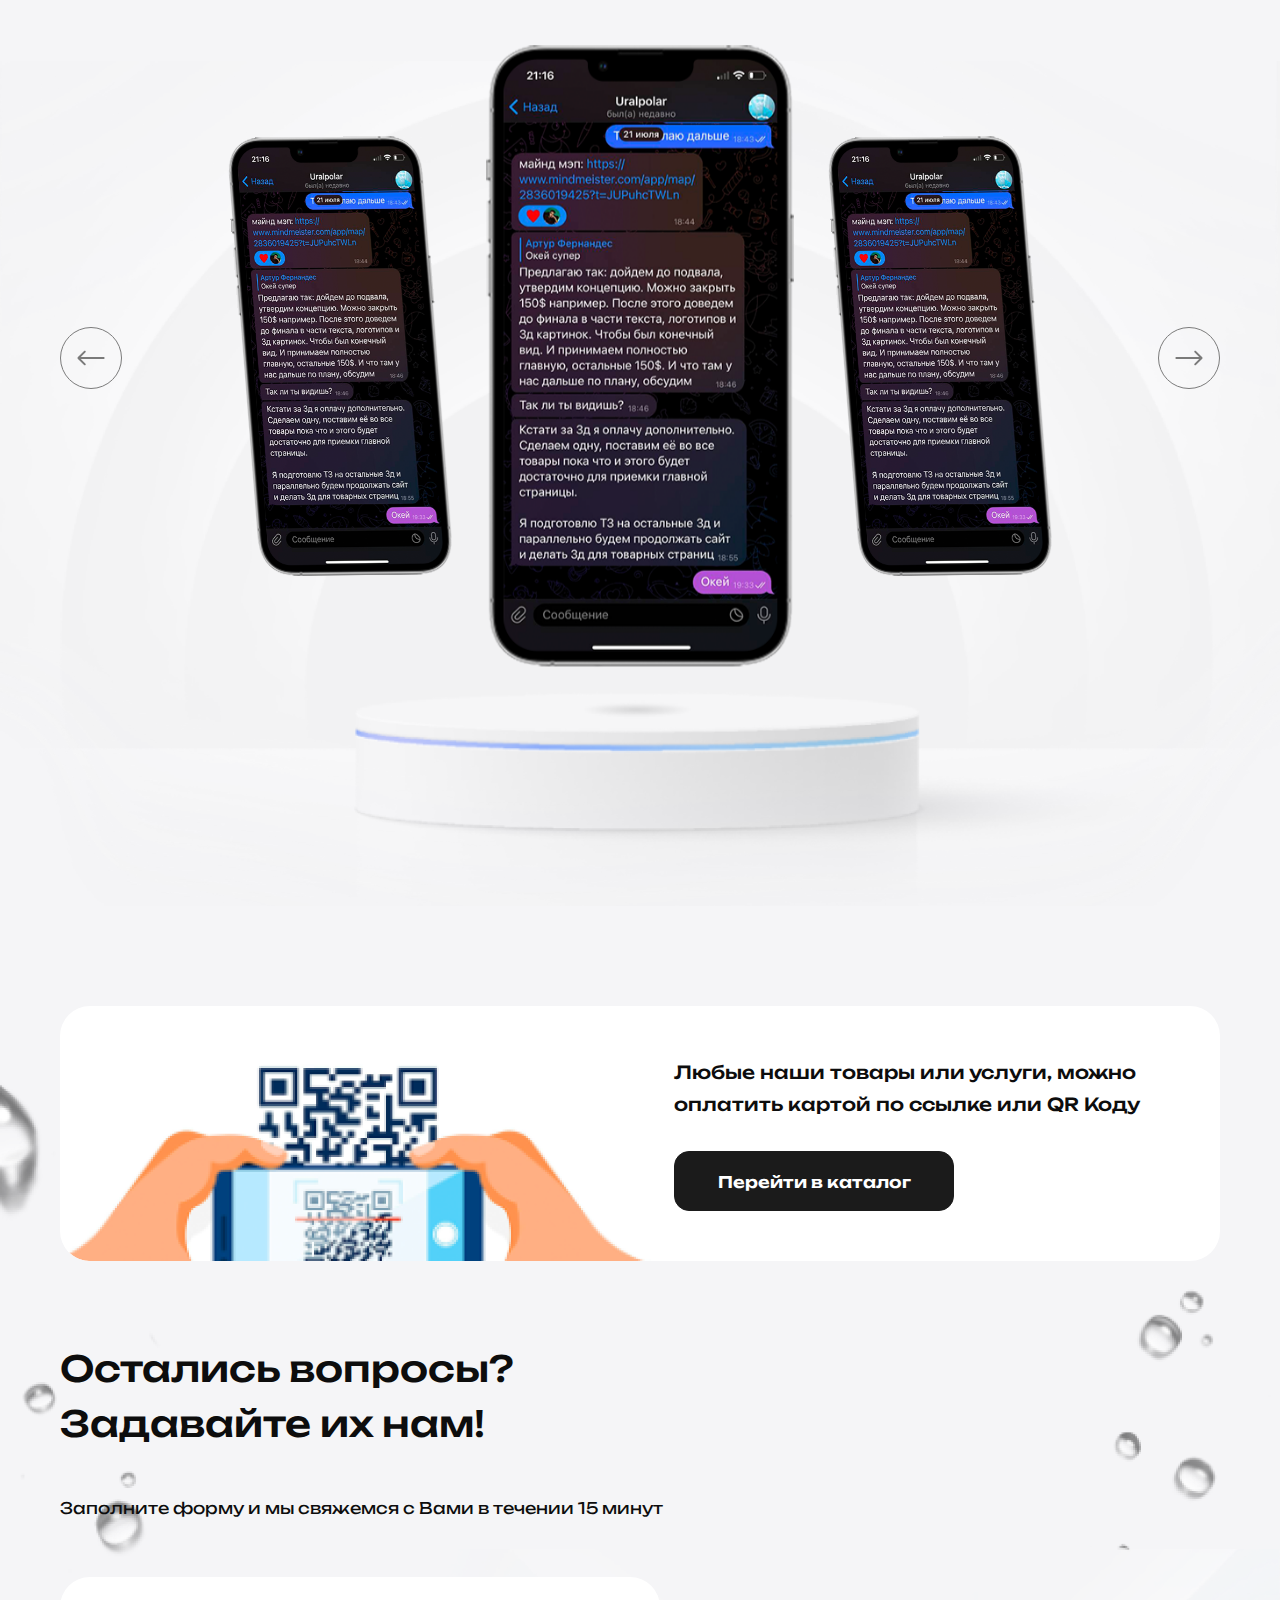
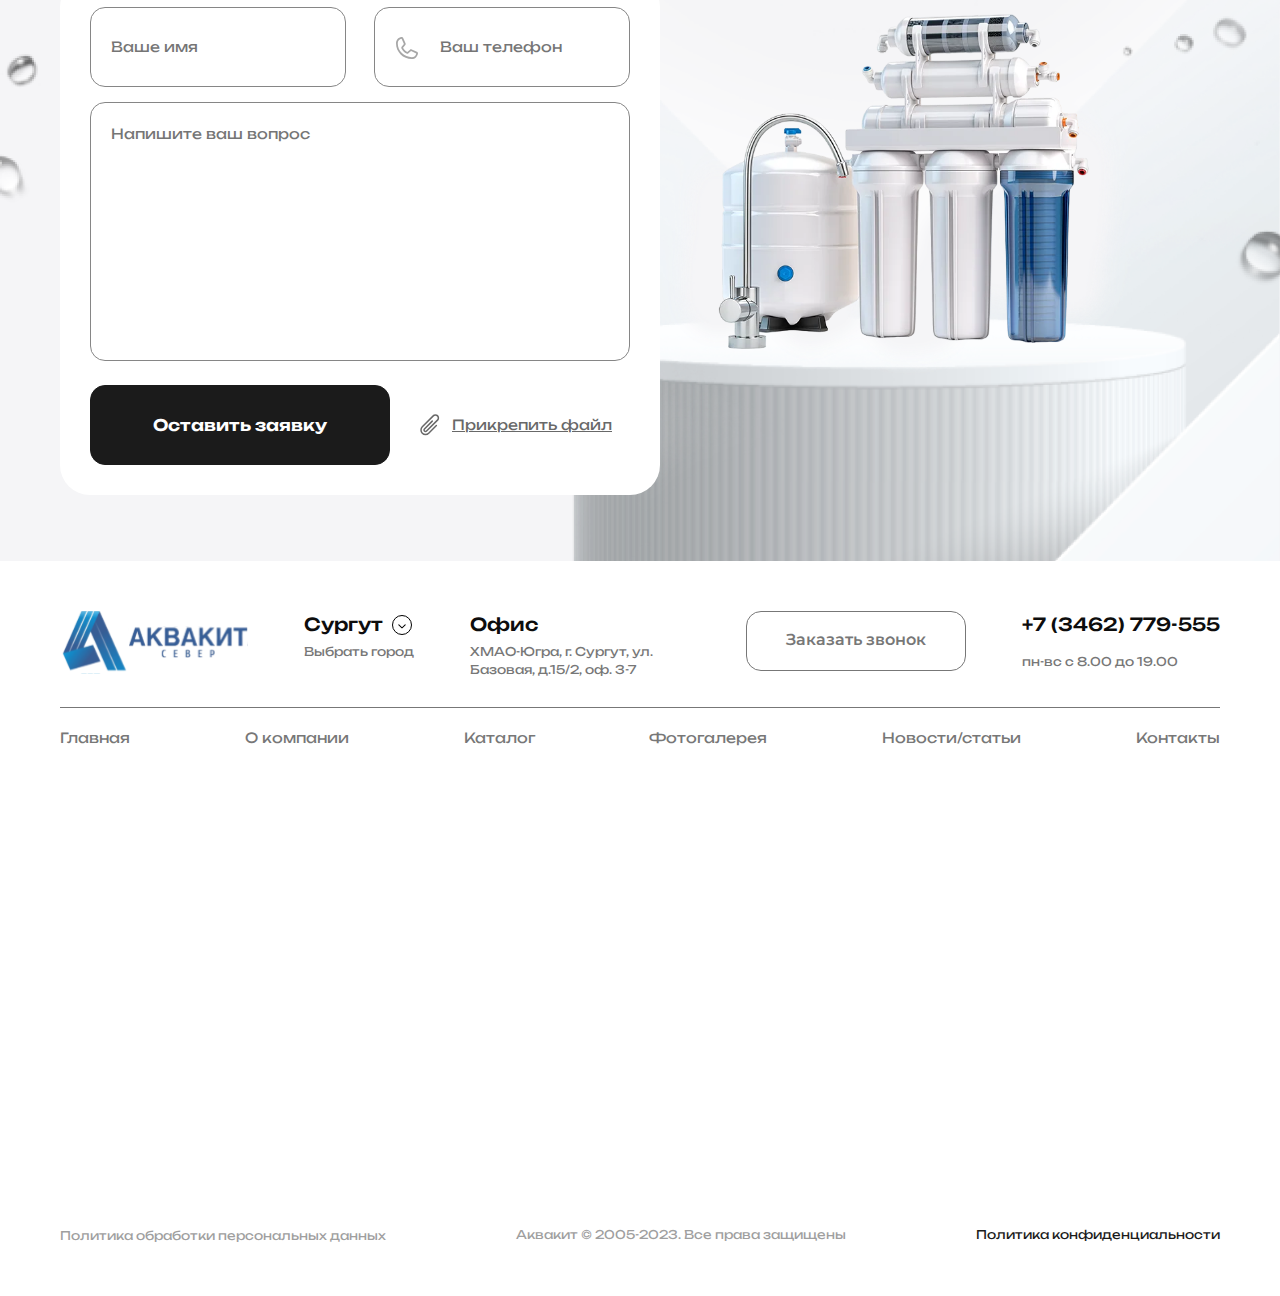
==== commit 57312303: "pagges" ====
--- a/index.html
+++ b/index.html
@@ -16,22 +16,28 @@
     <header class="header">
       <div class="container">
         <div class="header_mob">
-          <a class="header_mob_tel" href="tel:+73462779555">
-            <svg xmlns="http://www.w3.org/2000/svg" width="49" height="49" viewBox="0 0 49 49" fill="none">
-              <circle cx="24.5" cy="24.5" r="24.5" fill="#1B1B1B"/>
-              <path fill-rule="evenodd" clip-rule="evenodd" d="M29.6877 34.9674C28.2477 34.9144 24.1667 34.3504 19.8927 30.0774C15.6197 25.8034 15.0567 21.7234 15.0027 20.2824C14.9227 18.0864 16.6047 15.9534 18.5477 15.1204C18.7817 15.0194 19.0379 14.9809 19.2913 15.0088C19.5446 15.0367 19.7863 15.13 19.9927 15.2794C21.5927 16.4454 22.6967 18.2094 23.6447 19.5964C23.8533 19.9012 23.9425 20.272 23.8953 20.6382C23.8481 21.0045 23.6678 21.3406 23.3887 21.5824L21.4377 23.0314C21.3435 23.0995 21.2771 23.1995 21.251 23.3128C21.2249 23.4261 21.2408 23.545 21.2957 23.6474C21.7377 24.4504 22.5237 25.6464 23.4237 26.5464C24.3247 27.4464 25.5767 28.2844 26.4357 28.7764C26.5434 28.8369 26.6702 28.8538 26.79 28.8237C26.9098 28.7935 27.0135 28.7187 27.0797 28.6144L28.3497 26.6814C28.5832 26.3713 28.9277 26.1635 29.3109 26.1016C29.6942 26.0397 30.0865 26.1285 30.4057 26.3494C31.8127 27.3234 33.4547 28.4084 34.6567 29.9474C34.8184 30.1553 34.9212 30.4029 34.9544 30.6641C34.9877 30.9253 34.9501 31.1907 34.8457 31.4324C34.0087 33.3854 31.8907 35.0484 29.6877 34.9674Z" fill="white"/>
-            </svg>
+          <a class="header_mob_logo" href="#">
+            <img src="img/header/logo.svg" alt="">
           </a>
-          <a class="header_mob_logo" href="#">Аквакит</a>
-          <div class="header_mob_burger">
-            <svg xmlns="http://www.w3.org/2000/svg" width="29" height="26" viewBox="0 0 29 26" fill="none">
-              <path d="M0 0H29V3.25H0V0ZM9.66667 11.375H29V14.625H9.66667V11.375ZM0 22.75H29V26H0V22.75Z" fill="#1D1D1D"/>
-            </svg>
-          </div>
+          <div class="header_mob_right">
+            <a class="header_mob_right_tel" href="tel:+73462779555">
+              <img src="img/header/tel.svg" alt="">
+            </a>
+            <a class="header_mob_right_cart" href="#">
+              <img src="img/header/cart.svg" alt="">
+            </a>
+            <div class="header_mob_burger">
+              <svg xmlns="http://www.w3.org/2000/svg" width="29" height="26" viewBox="0 0 29 26" fill="none">
+                <path d="M0 0H29V3.25H0V0ZM9.66667 11.375H29V14.625H9.66667V11.375ZM0 22.75H29V26H0V22.75Z" fill="#1D1D1D"/>
+              </svg>
+            </div>
+          </div>          
         </div>
         <div class="header_desk">
           <div class="header_desk_top">
-            <a href="/" class="header_desk_top_logo">Аквакит</a>
+            <a href="/" class="header_desk_top_logo">
+              <img src="img/header/logo.svg" alt="">
+            </a>
             <div class="header_desk_top_city">
               <div class="header_desk_top_city_up">
                 <span>Сургут</span>
@@ -56,6 +62,9 @@
               <a href="tel:+73462779555">+7 (3462) 779-555</a>
               <p>пн-вс с 8.00 до 19.00</p>
             </div>
+            <a class="header_desk_top_cart" href="#">
+              <img src="img/header/cart.svg" alt="">
+            </a>
           </div>
           <div class="header_desk_bottom">
             <ul>
@@ -92,10 +101,10 @@
               в Сургуте</h2>
             <p>Закажите бесплатный выезд специалиста на объект</p>
             <div class="main_block_left_btns">
-              <a class="main_block_left_btns_item" href="#">
+              <a class="main_block_left_btns_item fill" href="#">
                 <span>Заказать звонок</span>
               </a>
-              <div class="main_block_left_btns_item">
+              <div class="main_block_left_btns_item no_fill">
                 <span>В каталог</span>
                 <svg xmlns="http://www.w3.org/2000/svg" width="27" height="16" viewBox="0 0 27 16" fill="none">
                   <path d="M26.7071 8.70711C27.0976 8.31658 27.0976 7.68342 26.7071 7.2929L20.3431 0.928934C19.9526 0.53841 19.3195 0.538409 18.9289 0.928934C18.5384 1.31946 18.5384 1.95262 18.9289 2.34315L24.5858 8L18.9289 13.6569C18.5384 14.0474 18.5384 14.6805 18.9289 15.0711C19.3195 15.4616 19.9526 15.4616 20.3431 15.0711L26.7071 8.70711ZM-8.74228e-08 9L26 9L26 7L8.74228e-08 7L-8.74228e-08 9Z" fill="black"/>
@@ -148,7 +157,7 @@
             </select>
           </div>
 
-          <div class="main_form_btn">
+          <div class="main_form_btn fill">
             <span>Оставить заявку</span>
           </div>
 
@@ -294,10 +303,10 @@
             <div class="catalog_list_item_bot">
               <span class="catalog_list_item_bot_price">25 990 руб</span>
               <div class="catalog_list_item_bot_btns">
-                <a href="#">
+                <a href="#" class="fill">
                   <span>Узнать больше</span>
                 </a>
-                <a href="#">
+                <a href="#" class="no_fill">
                   <span>Добавить в Корзину</span>
                 </a>
               </div>
@@ -346,10 +355,10 @@
             <div class="catalog_list_item_bot">
               <span class="catalog_list_item_bot_price">25 990 руб</span>
               <div class="catalog_list_item_bot_btns">
-                <a href="#">
+                <a href="#" class="fill">
                   <span>Узнать больше</span>
                 </a>
-                <a href="#">
+                <a href="#" class="no_fill">
                   <span>Добавить в Корзину</span>
                 </a>
               </div>
@@ -398,10 +407,10 @@
             <div class="catalog_list_item_bot">
               <span class="catalog_list_item_bot_price">25 990 руб</span>
               <div class="catalog_list_item_bot_btns">
-                <a href="#">
+                <a href="#" class="fill">
                   <span>Узнать больше</span>
                 </a>
-                <a href="#">
+                <a href="#" class="no_fill">
                   <span>Добавить в Корзину</span>
                 </a>
               </div>
@@ -450,10 +459,10 @@
             <div class="catalog_list_item_bot">
               <span class="catalog_list_item_bot_price">25 990 руб</span>
               <div class="catalog_list_item_bot_btns">
-                <a href="#">
+                <a href="#" class="fill">
                   <span>Узнать больше</span>
                 </a>
-                <a href="#">
+                <a href="#" class="no_fill">
                   <span>Добавить в Корзину</span>
                 </a>
               </div>
@@ -502,10 +511,10 @@
             <div class="catalog_list_item_bot">
               <span class="catalog_list_item_bot_price">25 990 руб</span>
               <div class="catalog_list_item_bot_btns">
-                <a href="#">
+                <a href="#" class="fill">
                   <span>Узнать больше</span>
                 </a>
-                <a href="#">
+                <a href="#" class="no_fill">
                   <span>Добавить в Корзину</span>
                 </a>
               </div>
@@ -554,10 +563,10 @@
             <div class="catalog_list_item_bot">
               <span class="catalog_list_item_bot_price">25 990 руб</span>
               <div class="catalog_list_item_bot_btns">
-                <a href="#">
+                <a href="#" class="fill">
                   <span>Узнать больше</span>
                 </a>
-                <a href="#">
+                <a href="#" class="no_fill">
                   <span>Добавить в Корзину</span>
                 </a>
               </div>
@@ -570,7 +579,9 @@
     <section class="video">
       <div class="container">
         <div class="video_block">
-          <img class="video_block_play" src="img/video/video.png" alt="">
+          <div class="video_block_wrap pulse">
+            <img class="video_block_play" src="img/video/video.png" alt="">
+          </div>
           <img class="video_block_signature_mob" src="img/video/podpis_mob.png" alt="">
           <img class="video_block_signature_desk" src="img/video/podpis.png" alt="">
           <p>В нашей лаборатории мы исследуем какой
@@ -643,7 +654,9 @@
           <div class="form_top_right">
             <p>Любые наши товары или услуги, можно <br>
               оплатить картой по ссылке или QR Коду</p>
-            <a href="#">Перейти в каталог</a>
+            <a class="fill" href="#">
+              <span>Перейти в каталог</span>
+            </a>
           </div>
         </div>
         <div class="form_main">
@@ -693,7 +706,9 @@
       <div class="container">
         <div class="footer_desk">
           <div class="footer_desk_top">
-            <a href="/" class="footer_desk_top_logo">Аквакит</a>
+            <a href="/" class="footer_desk_top_logo">
+              <img src="img/header/logo.svg" alt="">
+            </a>
             <div class="footer_desk_top_city">
               <div class="footer_desk_top_city_up">
                 <span>Сургут</span>
--- a/css/style.css
+++ b/css/style.css
@@ -169,6 +169,79 @@
     padding: 0px 0px;
   }
 }
+.no_fill {
+  -webkit-box-sizing: border-box;
+          box-sizing: border-box;
+  border: 1px solid #1B1B1B;
+  -webkit-transition: all 0.3s linear;
+  transition: all 0.3s linear;
+}
+.no_fill span {
+  color: #1B1B1B;
+  -webkit-transition: all 0.3s linear;
+  transition: all 0.3s linear;
+}
+.no_fill svg {
+  margin-right: 12px;
+}
+.no_fill svg path {
+  fill: #1B1B1B;
+  -webkit-transition: all 0.3s linear;
+  transition: all 0.3s linear;
+}
+.no_fill:hover {
+  background-color: #1B1B1B;
+  -webkit-transition: all 0.3s linear;
+  transition: all 0.3s linear;
+}
+.no_fill:hover span {
+  color: #fff;
+  -webkit-transition: all 0.3s linear;
+  transition: all 0.3s linear;
+}
+.no_fill:hover svg path {
+  fill: #fff;
+  -webkit-transition: all 0.3s linear;
+  transition: all 0.3s linear;
+}
+
+.fill {
+  -webkit-box-sizing: border-box;
+          box-sizing: border-box;
+  border: 1px solid #1B1B1B;
+  -webkit-transition: all 0.3s linear;
+  transition: all 0.3s linear;
+  background-color: #1B1B1B;
+}
+.fill span {
+  color: #fff;
+  -webkit-transition: all 0.3s linear;
+  transition: all 0.3s linear;
+}
+.fill svg {
+  margin-right: 12px;
+}
+.fill svg path {
+  fill: #fff;
+  -webkit-transition: all 0.3s linear;
+  transition: all 0.3s linear;
+}
+.fill:hover {
+  background-color: #fff;
+  -webkit-transition: all 0.3s linear;
+  transition: all 0.3s linear;
+}
+.fill:hover span {
+  color: #1B1B1B;
+  -webkit-transition: all 0.3s linear;
+  transition: all 0.3s linear;
+}
+.fill:hover svg path {
+  fill: #1B1B1B;
+  -webkit-transition: all 0.3s linear;
+  transition: all 0.3s linear;
+}
+
 .header {
   position: fixed;
   left: 0px;
@@ -199,16 +272,23 @@
       -ms-flex-pack: justify;
           justify-content: space-between;
 }
-.header_mob_logo {
-  color: #0D0D0D;
-  text-align: center;
-  font-size: 28px;
-  font-style: normal;
-  font-weight: 500;
-  line-height: 155%; /* 43.4px */
+.header_mob_logo img {
+  width: 148px;
+}
+.header_mob_right {
+  display: -webkit-box;
+  display: -ms-flexbox;
+  display: flex;
+  -webkit-box-align: center;
+      -ms-flex-align: center;
+          align-items: center;
+}
+.header_mob_right_cart {
+  margin-left: 22px;
 }
 .header_mob_burger {
   cursor: pointer;
+  margin-left: 22px;
 }
 .header_desk {
   display: none;
@@ -331,6 +411,8 @@
     border-radius: 15px;
     border: 1px solid #777;
     cursor: pointer;
+    -webkit-transition: all 0.3s linear;
+    transition: all 0.3s linear;
   }
   .header_desk_top_button span {
     color: #777;
@@ -339,6 +421,19 @@
     font-style: normal;
     font-weight: 600;
     line-height: 155%; /* 24.8px */
+    -webkit-transition: all 0.3s linear;
+    transition: all 0.3s linear;
+  }
+  .header_desk_top_button:hover {
+    background: #1B1B1B;
+    -webkit-transition: all 0.3s linear;
+    transition: all 0.3s linear;
+    border: 1px solid #1B1B1B;
+  }
+  .header_desk_top_button:hover span {
+    color: #fff;
+    -webkit-transition: all 0.3s linear;
+    transition: all 0.3s linear;
   }
   .header_desk_top_right {
     display: -webkit-box;
@@ -365,7 +460,10 @@
     font-style: normal;
     font-weight: 400;
     line-height: 155%; /* 18.6px */
-    margin-top: 14px;
+    margin-top: 5px;
+  }
+  .header_desk_top_cart {
+    margin-top: 6px;
   }
   .header_desk_bottom {
     margin-top: 40px;
@@ -397,6 +495,13 @@
     font-style: normal;
     font-weight: 400;
     line-height: 155%; /* 21.7px */
+    -webkit-transition: all 0.3s linear;
+    transition: all 0.3s linear;
+  }
+  .header_desk_bottom ul li a:hover {
+    color: #1B1B1B;
+    -webkit-transition: all 0.3s linear;
+    transition: all 0.3s linear;
   }
 }
 
@@ -444,43 +549,16 @@
       -ms-flex-pack: center;
           justify-content: center;
   margin-top: 15px;
-  -webkit-transition: all 0.3s linear;
-  transition: all 0.3s linear;
   cursor: pointer;
 }
 .main_block_left_btns_item span {
-  color: #1B1B1B;
   font-size: 16px;
   font-style: normal;
   font-weight: 400;
   line-height: 155%; /* 24.8px */
-  -webkit-transition: all 0.3s linear;
-  transition: all 0.3s linear;
 }
 .main_block_left_btns_item svg {
   margin-left: 18px;
-  -webkit-transition: all 0.3s linear;
-  transition: all 0.3s linear;
-}
-.main_block_left_btns_item svg path {
-  -webkit-transition: all 0.3s linear;
-  transition: all 0.3s linear;
-}
-.main_block_left_btns_item:hover {
-  border: 1px solid #9F9F9F;
-  background: #1B1B1B;
-  -webkit-transition: all 0.3s linear;
-  transition: all 0.3s linear;
-}
-.main_block_left_btns_item:hover span {
-  color: #FFF;
-  -webkit-transition: all 0.3s linear;
-  transition: all 0.3s linear;
-}
-.main_block_left_btns_item:hover svg path {
-  fill: #fff;
-  -webkit-transition: all 0.3s linear;
-  transition: all 0.3s linear;
 }
 .main_block_right {
   position: relative;
@@ -581,7 +659,6 @@
           box-sizing: border-box;
   height: 80px;
   border-radius: 15px;
-  border: 1px solid #9F9F9F;
   display: -webkit-box;
   display: -ms-flexbox;
   display: flex;
@@ -597,23 +674,11 @@
   cursor: pointer;
 }
 .main_form_btn span {
-  color: #1B1B1B;
   text-align: center;
   font-size: 16px;
   font-style: normal;
   font-weight: 600;
   line-height: 155%; /* 24.8px */
-  -webkit-transition: all 0.3s linear;
-  transition: all 0.3s linear;
-}
-.main_form_btn:hover {
-  border: 1px solid #9F9F9F;
-  background: #1B1B1B;
-  -webkit-transition: all 0.3s linear;
-  transition: all 0.3s linear;
-}
-.main_form_btn:hover span {
-  color: #fff;
   -webkit-transition: all 0.3s linear;
   transition: all 0.3s linear;
 }
@@ -808,6 +873,16 @@
     width: 700px;
     margin: 0 auto;
   }
+  .main_clear_list_item {
+    -webkit-transition: all 0.3s linear;
+    transition: all 0.3s linear;
+  }
+  .main_clear_list_item:hover {
+    -webkit-transform: translateY(-15px);
+            transform: translateY(-15px);
+    -webkit-transition: all 0.3s linear;
+    transition: all 0.3s linear;
+  }
 }
 @media (min-width: 1200px) {
   .main {
@@ -1258,28 +1333,15 @@
           justify-content: center;
   height: 60px;
   border-radius: 15px;
-  border: 1px solid #1B1B1B;
   -webkit-transition: all 0.3s linear;
   transition: all 0.3s linear;
   margin-top: 15px;
 }
 .catalog_list_item_bot_btns a span {
-  color: #1B1B1B;
   font-size: 14px;
   font-style: normal;
   font-weight: 600;
   line-height: 155%;
-  text-transform: uppercase;
-  -webkit-transition: all 0.3s linear;
-  transition: all 0.3s linear;
-}
-.catalog_list_item_bot_btns a:hover {
-  background: #1B1B1B;
-  -webkit-transition: all 0.3s linear;
-  transition: all 0.3s linear;
-}
-.catalog_list_item_bot_btns a:hover span {
-  color: #FFF;
   -webkit-transition: all 0.3s linear;
   transition: all 0.3s linear;
 }
@@ -1487,6 +1549,48 @@
   }
 }
 
+.pulse {
+  -webkit-animation: pulse-animation 1.5s infinite;
+          animation: pulse-animation 1.5s infinite;
+}
+
+@-webkit-keyframes pulse {
+  0% {
+    -webkit-transform: scale(0.85);
+            transform: scale(0.85);
+  }
+  70% {
+    -webkit-transform: scale(1);
+            transform: scale(1);
+    -webkit-box-shadow: 0 0 0 50px rgba(128, 128, 128, 0);
+            box-shadow: 0 0 0 50px rgba(128, 128, 128, 0);
+  }
+  100% {
+    -webkit-transform: scale(1);
+            transform: scale(1);
+    -webkit-box-shadow: 0 0 0 0 rgba(128, 128, 128, 0);
+            box-shadow: 0 0 0 0 rgba(128, 128, 128, 0);
+  }
+}
+
+@keyframes pulse {
+  0% {
+    -webkit-transform: scale(0.85);
+            transform: scale(0.85);
+  }
+  70% {
+    -webkit-transform: scale(1);
+            transform: scale(1);
+    -webkit-box-shadow: 0 0 0 50px rgba(128, 128, 128, 0);
+            box-shadow: 0 0 0 50px rgba(128, 128, 128, 0);
+  }
+  100% {
+    -webkit-transform: scale(1);
+            transform: scale(1);
+    -webkit-box-shadow: 0 0 0 0 rgba(128, 128, 128, 0);
+            box-shadow: 0 0 0 0 rgba(128, 128, 128, 0);
+  }
+}
 .video {
   -webkit-box-sizing: border-box;
           box-sizing: border-box;
@@ -1512,8 +1616,18 @@
       -ms-flex-pack: center;
           justify-content: center;
 }
+.video_block_wrap {
+  position: relative;
+  -webkit-box-shadow: 0 0 0 0 rgba(128, 128, 128, 0.5);
+          box-shadow: 0 0 0 0 rgba(128, 128, 128, 0.5);
+  -webkit-box-sizing: border-box;
+          box-sizing: border-box;
+  border-radius: 50%;
+  -webkit-animation: pulse 1.5s infinite;
+          animation: pulse 1.5s infinite;
+}
 .video_block_play {
-  width: 194px;
+  width: 144px;
   cursor: pointer;
 }
 .video_block_signature_mob {
@@ -1792,8 +1906,6 @@
   -webkit-box-sizing: border-box;
           box-sizing: border-box;
   border-radius: 15px;
-  border: 1px solid #1B1B1B;
-  background: #1B1B1B;
   height: 60px;
   line-height: 60px;
   width: 100%;
@@ -1956,6 +2068,14 @@
   font-weight: 600;
   font-family: "Unbounded", sans-serif;
   cursor: pointer;
+  -webkit-transition: all 0.3s linear;
+  transition: all 0.3s linear;
+}
+.form_main_block_bottom_submit input:hover {
+  -webkit-transition: all 0.3s linear;
+  transition: all 0.3s linear;
+  background-color: #fff;
+  color: #1B1B1B;
 }
 .form_main_block_bottom_files {
   -webkit-box-ordinal-group: 2;
@@ -2366,6 +2486,3334 @@
   font-weight: 400;
   line-height: 155%; /* 15.5px */
   margin-top: 5px;
+}
+
+.categories {
+  -webkit-box-sizing: border-box;
+          box-sizing: border-box;
+  position: relative;
+  padding-top: 130px;
+}
+.categories_breadcrumbs a {
+  color: #0D0D0D;
+  font-size: 28px;
+  font-style: normal;
+  font-weight: 500;
+  line-height: 155%; /* 43.4px */
+}
+.categories_list_item {
+  -webkit-box-sizing: border-box;
+          box-sizing: border-box;
+  position: relative;
+  margin-top: 50px;
+  display: block;
+}
+.categories_list_item_img {
+  position: relative;
+}
+.categories_list_item_img span {
+  position: absolute;
+  left: 20px;
+  top: 25px;
+  color: #FFF;
+  font-size: 40px;
+  font-style: normal;
+  font-weight: 400;
+  line-height: 155%; /* 62px */
+}
+.categories_list_item_img img {
+  width: 100%;
+  -webkit-box-sizing: border-box;
+          box-sizing: border-box;
+  border-radius: 30px;
+}
+.categories_list_item h4 {
+  color: #0D0D0D;
+  font-size: 18px;
+  font-style: normal;
+  font-weight: 500;
+  line-height: 155%; /* 27.9px */
+  margin-top: 20px;
+}
+.categories_list_item_btn {
+  -webkit-box-sizing: border-box;
+          box-sizing: border-box;
+  display: -webkit-box;
+  display: -ms-flexbox;
+  display: flex;
+  -webkit-box-align: center;
+      -ms-flex-align: center;
+          align-items: center;
+  -webkit-box-pack: center;
+      -ms-flex-pack: center;
+          justify-content: center;
+  height: 80px;
+  border-radius: 15px;
+  background: #1B1B1B;
+  border: 1px solid #1B1B1B;
+  width: 100%;
+  -webkit-transition: all 0.3s linear;
+  transition: all 0.3s linear;
+  cursor: pointer;
+  margin-top: 20px;
+}
+.categories_list_item_btn span {
+  color: #FFF;
+  font-size: 16px;
+  font-style: normal;
+  font-weight: 600;
+  line-height: 155%;
+  -webkit-transition: all 0.3s linear;
+  transition: all 0.3s linear;
+}
+.categories_list_item_btn svg {
+  margin-left: 16px;
+}
+.categories_list_item_btn svg path {
+  -webkit-transition: all 0.3s linear;
+  transition: all 0.3s linear;
+}
+.categories_list_item_btn:hover {
+  background: #fff;
+  -webkit-transition: all 0.3s linear;
+  transition: all 0.3s linear;
+}
+.categories_list_item_btn:hover span {
+  color: #1B1B1B;
+  -webkit-transition: all 0.3s linear;
+  transition: all 0.3s linear;
+}
+.categories_list_item_btn:hover svg path {
+  fill: #1B1B1B;
+  -webkit-transition: all 0.3s linear;
+  transition: all 0.3s linear;
+}
+@media (min-width: 768px) {
+  .categories {
+    padding-top: 140px;
+  }
+  .categories_breadcrumbs a {
+    font-size: 32px;
+    line-height: 155%; /* 49.6px */
+  }
+  .categories_list {
+    display: -webkit-box;
+    display: -ms-flexbox;
+    display: flex;
+    -webkit-box-pack: justify;
+        -ms-flex-pack: justify;
+            justify-content: space-between;
+    -webkit-box-align: stretch;
+        -ms-flex-align: stretch;
+            align-items: stretch;
+    position: relative;
+    -ms-flex-wrap: wrap;
+        flex-wrap: wrap;
+  }
+  .categories_list_item {
+    width: calc(50% - 10px);
+    margin-top: 60px;
+  }
+  .categories_list_item_img span {
+    font-size: 50px;
+    line-height: 155%; /* 77.5px */
+  }
+  .categories_list_item h4 {
+    margin-top: 28px;
+  }
+  .categories_list_item_btn {
+    margin-top: 28px;
+  }
+}
+@media (min-width: 1024px) {
+  .categories {
+    padding-top: 160px;
+  }
+  .categories_breadcrumbs a {
+    font-size: 36px;
+    line-height: 155%; /* 55.8px */
+  }
+  .categories_list {
+    -webkit-box-pack: start;
+        -ms-flex-pack: start;
+            justify-content: flex-start;
+  }
+  .categories_list_item {
+    width: calc(33.3333333333% - 20px);
+    margin-right: 30px;
+  }
+  .categories_list_item:nth-child(3n) {
+    margin-right: 0px;
+  }
+}
+@media (min-width: 1200px) {
+  .categories {
+    padding-top: 256px;
+  }
+  .categories_list_item h4 {
+    font-size: 22px;
+  }
+}
+
+.popular {
+  -webkit-box-sizing: border-box;
+          box-sizing: border-box;
+  position: relative;
+  margin-top: 92px;
+  padding-bottom: 80px;
+}
+.popular h2 {
+  color: #0D0D0D;
+  font-size: 28px;
+  font-style: normal;
+  font-weight: 500;
+  line-height: 155%; /* 43.4px */
+}
+.popular_nav {
+  display: -webkit-box;
+  display: -ms-flexbox;
+  display: flex;
+  -webkit-box-orient: horizontal;
+  -webkit-box-direction: normal;
+      -ms-flex-direction: row;
+          flex-direction: row;
+  -ms-flex-wrap: wrap;
+      flex-wrap: wrap;
+  position: relative;
+  margin-top: 14px;
+}
+.popular_nav_item {
+  position: relative;
+  margin-bottom: 12px;
+  margin-right: 12px;
+}
+.popular_nav_item .nice-select {
+  width: 100%;
+  height: 45px;
+  line-height: 45px;
+  border-radius: 10px;
+  border: 1px solid #6D6D6D;
+  -webkit-box-sizing: border-box;
+          box-sizing: border-box;
+  font-size: 12px;
+}
+.popular_nav_item .nice-select .list {
+  border: 1px solid #9F9F9F;
+  border-radius: 15px;
+}
+.popular_nav_item .nice-select::after {
+  border-bottom: 2px solid #000;
+  border-right: 2px solid #000;
+}
+.popular_block_item {
+  position: relative;
+  -webkit-box-sizing: border-box;
+          box-sizing: border-box;
+  padding: 26px 35px 40px 35px;
+  border-radius: 30px;
+  background: #FFF;
+  margin-top: 25px;
+}
+.popular_block_item_top {
+  position: relative;
+}
+.popular_block_item_top img {
+  width: 100%;
+}
+.popular_block_item_text {
+  margin-top: 64px;
+  position: relative;
+}
+.popular_block_item_text::after {
+  content: "";
+  width: calc(100% + 70px);
+  height: 1px;
+  position: absolute;
+  left: -35px;
+  top: -29px;
+  background: #E3E3E3;
+}
+.popular_block_item_text h3 {
+  color: #0D0D0D;
+  font-size: 36px;
+  font-style: normal;
+  font-weight: 500;
+  line-height: 155%; /* 55.8px */
+  text-align: center;
+}
+.popular_block_item_text p {
+  color: #0D0D0D;
+  text-align: center;
+  font-size: 16px;
+  font-style: normal;
+  font-weight: 500;
+  line-height: 155%; /* 24.8px */
+  margin-top: 10px;
+}
+.popular_block_item_text ul li {
+  display: -webkit-box;
+  display: -ms-flexbox;
+  display: flex;
+  -webkit-box-align: center;
+      -ms-flex-align: center;
+          align-items: center;
+  color: #0D0D0D;
+  font-size: 12px;
+  font-style: normal;
+  font-weight: 400;
+  line-height: 155%; /* 18.6px */
+  margin-top: 23px;
+}
+.popular_block_item_text ul li svg {
+  margin-right: 10px;
+}
+.popular_block_item_bot {
+  display: -webkit-box;
+  display: -ms-flexbox;
+  display: flex;
+  -webkit-box-orient: vertical;
+  -webkit-box-direction: normal;
+      -ms-flex-direction: column;
+          flex-direction: column;
+  -webkit-box-align: center;
+      -ms-flex-align: center;
+          align-items: center;
+  margin-top: 55px;
+}
+.popular_block_item_bot_price {
+  text-align: center;
+  color: #0D0D0D;
+  font-size: 28px;
+  font-style: normal;
+  font-weight: 500;
+  line-height: 155%; /* 43.4px */
+}
+.popular_block_item_bot_btns {
+  width: 100%;
+  margin-top: 10px;
+}
+.popular_block_item_bot_btns a {
+  -webkit-box-sizing: border-box;
+          box-sizing: border-box;
+  width: 100%;
+  display: -webkit-box;
+  display: -ms-flexbox;
+  display: flex;
+  -webkit-box-align: center;
+      -ms-flex-align: center;
+          align-items: center;
+  -webkit-box-pack: center;
+      -ms-flex-pack: center;
+          justify-content: center;
+  height: 60px;
+  border-radius: 15px;
+  border: 1px solid #1B1B1B;
+  -webkit-transition: all 0.3s linear;
+  transition: all 0.3s linear;
+  margin-top: 15px;
+}
+.popular_block_item_bot_btns a span {
+  color: #1B1B1B;
+  font-size: 14px;
+  font-style: normal;
+  font-weight: 600;
+  line-height: 155%;
+  text-transform: uppercase;
+  -webkit-transition: all 0.3s linear;
+  transition: all 0.3s linear;
+}
+.popular_block_item_bot_btns a:hover {
+  background: #1B1B1B;
+  -webkit-transition: all 0.3s linear;
+  transition: all 0.3s linear;
+}
+.popular_block_item_bot_btns a:hover span {
+  color: #FFF;
+  -webkit-transition: all 0.3s linear;
+  transition: all 0.3s linear;
+}
+@media (min-width: 768px) {
+  .popular {
+    margin-top: 80px;
+  }
+  .popular h2 {
+    font-size: 32px;
+    line-height: 155%; /* 49.6px */
+  }
+  .popular_block {
+    display: -webkit-box;
+    display: -ms-flexbox;
+    display: flex;
+    -webkit-box-align: stretch;
+        -ms-flex-align: stretch;
+            align-items: stretch;
+    -webkit-box-pack: justify;
+        -ms-flex-pack: justify;
+            justify-content: space-between;
+    position: relative;
+    -ms-flex-wrap: wrap;
+        flex-wrap: wrap;
+    margin-top: 0px;
+  }
+  .popular_block_item {
+    width: calc(50% - 10px);
+    display: -webkit-box;
+    display: -ms-flexbox;
+    display: flex;
+    -webkit-box-orient: vertical;
+    -webkit-box-direction: normal;
+        -ms-flex-direction: column;
+            flex-direction: column;
+    -webkit-box-pack: justify;
+        -ms-flex-pack: justify;
+            justify-content: space-between;
+  }
+}
+@media (min-width: 1024px) {
+  .popular h2 {
+    font-size: 36px;
+    line-height: 155%; /* 55.8px */
+  }
+  .popular_block {
+    margin-top: 26px;
+  }
+  .popular_block_item {
+    padding: 26px 90px 40px 90px;
+    width: calc(50% - 15px);
+    margin-top: 30px;
+  }
+  .popular_block_item_text::after {
+    width: calc(100% + 180px);
+    left: -90px;
+  }
+}
+@media (min-width: 1200px) {
+  .popular {
+    margin-top: 90px;
+    padding-bottom: 90px;
+  }
+  .popular h2 {
+    font-size: 36px;
+    line-height: 155%; /* 55.8px */
+  }
+  .popular_nav {
+    margin-top: 45px;
+  }
+  .popular_block {
+    -webkit-box-pack: start;
+        -ms-flex-pack: start;
+            justify-content: flex-start;
+  }
+  .popular_block_item {
+    margin-right: 40px;
+    width: calc(33.3333333333% - 26.6666666667px);
+    padding: 30px;
+  }
+  .popular_block_item_text::after {
+    width: calc(100% + 60px);
+    left: -30px;
+  }
+  .popular_block_item:nth-child(3n+3) {
+    margin-right: 0px;
+  }
+}
+
+.contacts {
+  -webkit-box-sizing: border-box;
+          box-sizing: border-box;
+  position: relative;
+  padding-top: 140px;
+  padding-bottom: 80px;
+}
+.contacts_breadcrumbs .general {
+  color: #0D0D0D;
+  font-size: 28px;
+  font-style: normal;
+  font-weight: 500;
+  line-height: 155%; /* 43.4px */
+}
+.contacts_breadcrumbs .current {
+  color: #777;
+  font-size: 12px;
+  font-style: normal;
+  font-weight: 400;
+  line-height: 155%; /* 18.6px */
+}
+.contacts_breadcrumbs.shops {
+  margin-top: 80px;
+}
+.contacts_block {
+  margin-top: 40px;
+}
+.contacts_block_left {
+  -webkit-box-sizing: border-box;
+          box-sizing: border-box;
+  border-radius: 30px;
+  border: 1px solid #9F9F9F;
+}
+.contacts_block_left_item {
+  height: 140px;
+  -webkit-box-sizing: border-box;
+          box-sizing: border-box;
+  padding: 0px 30px;
+  display: -webkit-box;
+  display: -ms-flexbox;
+  display: flex;
+  -webkit-box-orient: vertical;
+  -webkit-box-direction: normal;
+      -ms-flex-direction: column;
+          flex-direction: column;
+  -webkit-box-align: start;
+      -ms-flex-align: start;
+          align-items: flex-start;
+  -webkit-box-pack: center;
+      -ms-flex-pack: center;
+          justify-content: center;
+  position: relative;
+}
+.contacts_block_left_item::after {
+  content: "";
+  position: absolute;
+  left: 0px;
+  top: 0px;
+  width: 100%;
+  height: 1px;
+  background: #9F9F9F;
+}
+.contacts_block_left_item_first p {
+  color: #777;
+  font-size: 12px;
+  font-style: normal;
+  font-weight: 400;
+  line-height: 155%; /* 18.6px */
+}
+.contacts_block_left_item_second {
+  margin-top: 8px;
+}
+.contacts_block_left_item_second p {
+  color: #0D0D0D;
+  font-size: 12px;
+  font-style: normal;
+  font-weight: 400;
+  line-height: 155%; /* 18.6px */
+}
+.contacts_block_left_item_second a {
+  color: #0D0D0D;
+  font-size: 12px;
+  font-style: normal;
+  font-weight: 400;
+  line-height: 155%; /* 18.6px */
+}
+.contacts_block_left_item:first-child::after {
+  display: none;
+}
+.contacts_block_right {
+  margin-top: 30px;
+  -webkit-box-sizing: border-box;
+          box-sizing: border-box;
+  border-radius: 30px;
+  background: #FFF;
+  padding: 35px;
+}
+.contacts_block_right h3 {
+  text-align: center;
+  color: #0D0D0D;
+  font-size: 18px;
+  font-style: normal;
+  font-weight: 400;
+  line-height: 220%; /* 39.6px */
+}
+.contacts_block_right form {
+  margin-top: 35px;
+}
+.contacts_block_right form span {
+  width: 100%;
+  display: block;
+  margin-top: 15px;
+}
+.contacts_block_right form span input {
+  -webkit-box-sizing: border-box;
+          box-sizing: border-box;
+  border-radius: 15px;
+  border: 1px solid #9F9F9F;
+  width: 100%;
+  height: 60px;
+  padding: 0px 24px;
+  color: #0D0D0D;
+  font-family: "Unbounded", sans-serif;
+  font-size: 14px;
+  font-style: normal;
+  font-weight: 400;
+  line-height: 60px; /* 21.7px */
+}
+.contacts_block_right form input[type=submit] {
+  border-radius: 15px;
+  border: 1px solid #1B1B1B;
+  background: #1B1B1B;
+  -webkit-box-sizing: border-box;
+          box-sizing: border-box;
+  width: 100%;
+  height: 60px;
+  color: #FFF;
+  text-align: center;
+  font-family: "Unbounded", sans-serif;
+  font-size: 14px;
+  font-style: normal;
+  font-weight: 400;
+  line-height: 60px;
+  margin-top: 15px;
+  cursor: pointer;
+  -webkit-transition: all 0.3s linear;
+  transition: all 0.3s linear;
+  padding: 0px;
+}
+.contacts_block_right form input[type=submit]:hover {
+  background: #fff;
+  color: #1B1B1B;
+  -webkit-transition: all 0.3s linear;
+  transition: all 0.3s linear;
+}
+.contacts_block_right_text {
+  color: #777;
+  text-align: center;
+  font-size: 12px;
+  font-style: normal;
+  font-weight: 400;
+  line-height: 200%; /* 24px */
+  margin-top: 22px;
+}
+.contacts_block_right_text a {
+  color: #777;
+}
+.contacts_block_right h4 {
+  color: #0D0D0D;
+  text-align: center;
+  font-size: 18px;
+  font-style: normal;
+  font-weight: 400;
+  line-height: 220%; /* 39.6px */
+  margin-top: 40px;
+}
+.contacts_block_right_social {
+  display: -webkit-box;
+  display: -ms-flexbox;
+  display: flex;
+  -webkit-box-align: center;
+      -ms-flex-align: center;
+          align-items: center;
+  -webkit-box-pack: center;
+      -ms-flex-pack: center;
+          justify-content: center;
+  margin-top: 16px;
+}
+.contacts_block_right_social a {
+  margin-left: 30px;
+}
+.contacts_block_right_social a:first-child {
+  margin-left: 0px;
+}
+.contacts_map {
+  margin-top: 30px;
+}
+.contacts_map iframe {
+  -webkit-box-sizing: border-box;
+          box-sizing: border-box;
+  border-radius: 30px;
+}
+.contacts_info {
+  margin-top: 80px;
+}
+.contacts_info_item {
+  margin-top: 56px;
+}
+.contacts_info_item h4 {
+  color: #0D0D0D;
+  font-size: 18px;
+  font-style: normal;
+  font-weight: 500;
+  line-height: 155%; /* 27.9px */
+}
+.contacts_info_item_wrap_block {
+  margin-top: 22px;
+  display: -webkit-box;
+  display: -ms-flexbox;
+  display: flex;
+  -webkit-box-orient: vertical;
+  -webkit-box-direction: normal;
+      -ms-flex-direction: column;
+          flex-direction: column;
+  -webkit-box-align: start;
+      -ms-flex-align: start;
+          align-items: flex-start;
+}
+.contacts_info_item_wrap_block span {
+  color: #777;
+  font-size: 12px;
+  font-style: normal;
+  font-weight: 400;
+  line-height: 155%; /* 18.6px */
+}
+.contacts_info_item_wrap_block a {
+  color: #0D0D0D;
+  font-size: 12px;
+  font-style: normal;
+  font-weight: 400;
+  line-height: 155%; /* 18.6px */
+  margin-top: 8px;
+}
+.contacts_info_item_wrap_block p {
+  color: #0D0D0D;
+  font-size: 12px;
+  font-style: normal;
+  font-weight: 400;
+  line-height: 155%; /* 18.6px */
+  margin-top: 8px;
+}
+.contacts_shops_item {
+  -webkit-box-sizing: border-box;
+          box-sizing: border-box;
+  position: relative;
+  margin-top: 30px;
+}
+.contacts_shops_item_img {
+  display: -webkit-box;
+  display: -ms-flexbox;
+  display: flex;
+  -webkit-box-align: center;
+      -ms-flex-align: center;
+          align-items: center;
+}
+.contacts_shops_item_img img {
+  width: 110px;
+  -webkit-box-sizing: border-box;
+          box-sizing: border-box;
+  border-radius: 15px;
+}
+.contacts_shops_item_img h5 {
+  margin-left: 20px;
+  color: #0D0D0D;
+  font-size: 16px;
+  font-style: normal;
+  font-weight: 500;
+  line-height: 155%; /* 24.8px */
+}
+.contacts_shops_item_list {
+  margin-top: 14px;
+}
+.contacts_shops_item_list p {
+  color: #777;
+  font-size: 12px;
+  font-style: normal;
+  font-weight: 400;
+  line-height: 250%;
+}
+.contacts_shops_item_list p b {
+  color: #0D0D0D;
+}
+.contacts_shops_item_list p a {
+  color: #777;
+}
+.contacts_soc {
+  margin-top: 80px;
+}
+.contacts_soc_item {
+  display: -webkit-box;
+  display: -ms-flexbox;
+  display: flex;
+  -webkit-box-orient: vertical;
+  -webkit-box-direction: normal;
+      -ms-flex-direction: column;
+          flex-direction: column;
+  -webkit-box-align: start;
+      -ms-flex-align: start;
+          align-items: flex-start;
+  margin-top: 60px;
+  cursor: pointer;
+}
+.contacts_soc_item_text {
+  display: -webkit-box;
+  display: -ms-flexbox;
+  display: flex;
+  -webkit-box-orient: vertical;
+  -webkit-box-direction: normal;
+      -ms-flex-direction: column;
+          flex-direction: column;
+  -webkit-box-align: start;
+      -ms-flex-align: start;
+          align-items: flex-start;
+  margin-top: 20px;
+}
+.contacts_soc_item_text span {
+  color: #0D0D0D;
+  font-size: 22px;
+  font-style: normal;
+  font-weight: 400;
+  line-height: 155%; /* 34.1px */
+}
+.contacts_soc_item_text p {
+  color: #777;
+  font-size: 10px;
+  font-style: normal;
+  font-weight: 400;
+  line-height: 155%; /* 15.5px */
+  margin-top: 8px;
+}
+@media (min-width: 768px) {
+  .contacts {
+    padding-bottom: 90px;
+  }
+  .contacts_breadcrumbs .general {
+    font-size: 32px;
+    line-height: 155%; /* 49.6px */
+  }
+  .contacts_breadcrumbs .current {
+    font-size: 22px;
+    line-height: 155%; /* 34.1px */
+  }
+  .contacts_breadcrumbs.shops {
+    margin-top: 60px;
+  }
+  .contacts_block_left_item {
+    display: -webkit-box;
+    display: -ms-flexbox;
+    display: flex;
+    -webkit-box-orient: horizontal;
+    -webkit-box-direction: normal;
+        -ms-flex-direction: row;
+            flex-direction: row;
+    -webkit-box-align: stretch;
+        -ms-flex-align: stretch;
+            align-items: stretch;
+    position: relative;
+  }
+  .contacts_block_left_item_first {
+    width: 222px;
+    display: -webkit-box;
+    display: -ms-flexbox;
+    display: flex;
+    -webkit-box-orient: vertical;
+    -webkit-box-direction: normal;
+        -ms-flex-direction: column;
+            flex-direction: column;
+    -webkit-box-pack: center;
+        -ms-flex-pack: center;
+            justify-content: center;
+    position: relative;
+  }
+  .contacts_block_left_item_first::after {
+    content: "";
+    position: absolute;
+    right: 0px;
+    top: 0px;
+    height: 100%;
+    width: 1px;
+    background: #9F9F9F;
+  }
+  .contacts_block_left_item_first p {
+    font-size: 14px;
+  }
+  .contacts_block_left_item_second {
+    padding: 0px 30px;
+    margin-top: 0px;
+    width: calc(100% - 222px);
+    display: -webkit-box;
+    display: -ms-flexbox;
+    display: flex;
+    -webkit-box-align: center;
+        -ms-flex-align: center;
+            align-items: center;
+  }
+  .contacts_block_left_item_second a {
+    font-size: 14px;
+  }
+  .contacts_block_left_item_second p {
+    font-size: 14px;
+  }
+  .contacts_block_right {
+    padding: 30px 50px 50px 50px;
+  }
+  .contacts_block_right h3 {
+    font-size: 18px;
+  }
+  .contacts_block_right h3 br {
+    display: none;
+  }
+  .contacts_block_right form {
+    display: -webkit-box;
+    display: -ms-flexbox;
+    display: flex;
+    -webkit-box-align: center;
+        -ms-flex-align: center;
+            align-items: center;
+    -webkit-box-pack: justify;
+        -ms-flex-pack: justify;
+            justify-content: space-between;
+    position: relative;
+    margin-top: 25px;
+  }
+  .contacts_block_right form span {
+    width: calc(33.3333333333% - 10px);
+    margin-top: 0px;
+  }
+  .contacts_block_right form input[type=submit] {
+    width: calc(33.3333333333% - 10px);
+    margin-top: 0px;
+  }
+  .contacts_block_right_text {
+    margin-top: 25px;
+  }
+  .contacts_block_right h4 {
+    font-size: 18px;
+    margin-top: 52px;
+  }
+  .contacts_block_right_social {
+    margin-top: 6px;
+  }
+  .contacts_map {
+    margin-top: 35px;
+  }
+  .contacts_info_item h4 {
+    font-size: 22px;
+  }
+  .contacts_info_item_wrap_block {
+    display: -webkit-box;
+    display: -ms-flexbox;
+    display: flex;
+    -webkit-box-orient: horizontal;
+    -webkit-box-direction: normal;
+        -ms-flex-direction: row;
+            flex-direction: row;
+    -webkit-box-align: center;
+        -ms-flex-align: center;
+            align-items: center;
+    position: relative;
+    margin-top: 30px;
+  }
+  .contacts_info_item_wrap_block span {
+    display: block;
+    width: 120px;
+    font-size: 14px;
+  }
+  .contacts_info_item_wrap_block a {
+    margin-top: 0px;
+    font-size: 14px;
+    margin-left: 80px;
+  }
+  .contacts_info_item_wrap_block p {
+    margin-top: 0px;
+    font-size: 14px;
+    margin-left: 80px;
+  }
+  .contacts_shops {
+    display: -webkit-box;
+    display: -ms-flexbox;
+    display: flex;
+    -webkit-box-pack: justify;
+        -ms-flex-pack: justify;
+            justify-content: space-between;
+    position: relative;
+    -webkit-box-align: stretch;
+        -ms-flex-align: stretch;
+            align-items: stretch;
+    -ms-flex-wrap: wrap;
+        flex-wrap: wrap;
+  }
+  .contacts_shops_item {
+    width: calc(50% - 15px);
+  }
+  .contacts_soc {
+    display: -webkit-box;
+    display: -ms-flexbox;
+    display: flex;
+    -webkit-box-pack: justify;
+        -ms-flex-pack: justify;
+            justify-content: space-between;
+    -webkit-box-align: center;
+        -ms-flex-align: center;
+            align-items: center;
+    position: relative;
+    margin-top: 60px;
+  }
+  .contacts_soc_item {
+    width: calc(50% - 35px);
+    margin-top: 0px;
+    -webkit-box-align: center;
+        -ms-flex-align: center;
+            align-items: center;
+  }
+  .contacts_soc_item_text p {
+    font-size: 12px;
+  }
+}
+@media (min-width: 1024px) {
+  .contacts_block {
+    display: -webkit-box;
+    display: -ms-flexbox;
+    display: flex;
+    -webkit-box-align: stretch;
+        -ms-flex-align: stretch;
+            align-items: stretch;
+    -webkit-box-pack: justify;
+        -ms-flex-pack: justify;
+            justify-content: space-between;
+    padding: relative;
+    margin-top: 62px;
+  }
+  .contacts_block_left {
+    width: calc(100% - 340px);
+  }
+  .contacts_block_left_item {
+    height: 100px;
+    padding: 0px 0px 0px 30px;
+  }
+  .contacts_block_right {
+    width: 310px;
+    margin-top: 0px;
+    height: inherit;
+    padding: 35px 15px;
+    display: -webkit-box;
+    display: -ms-flexbox;
+    display: flex;
+    -webkit-box-orient: vertical;
+    -webkit-box-direction: normal;
+        -ms-flex-direction: column;
+            flex-direction: column;
+    -webkit-box-pack: center;
+        -ms-flex-pack: center;
+            justify-content: center;
+  }
+  .contacts_block_right form {
+    -webkit-box-orient: vertical;
+    -webkit-box-direction: normal;
+        -ms-flex-direction: column;
+            flex-direction: column;
+  }
+  .contacts_block_right form span {
+    width: 100%;
+    margin-top: 15px;
+  }
+  .contacts_block_right form input[type=submit] {
+    width: 100%;
+    margin-top: 15px;
+  }
+  .contacts_block_right h4 {
+    margin-top: 40px;
+  }
+  .contacts_block_right_social {
+    margin-top: 16px;
+  }
+  .contacts_breadcrumbs.shops {
+    margin-top: 90px;
+  }
+  .contacts_shops_item {
+    width: calc(50% - 70px);
+    margin-top: 40px;
+  }
+  .contacts_shops_item_img h5 {
+    font-size: 18px;
+  }
+  .contacts_shops_item_list p {
+    font-size: 14px;
+  }
+  .contacts_soc {
+    margin-top: 90px;
+  }
+  .contacts_soc_item {
+    -webkit-box-orient: horizontal;
+    -webkit-box-direction: normal;
+        -ms-flex-direction: row;
+            flex-direction: row;
+  }
+  .contacts_soc_item_text {
+    margin-top: 0px;
+    margin-left: 20px;
+  }
+  .contacts_soc_item_text span {
+    font-size: 28px;
+  }
+  .contacts_soc_item_text p {
+    margin-top: 11px;
+  }
+}
+@media (min-width: 1200px) {
+  .contacts {
+    padding-top: 236px;
+  }
+  .contacts_breadcrumbs .general {
+    font-size: 36px;
+    line-height: 155%; /* 55.8px */
+  }
+  .contacts_breadcrumbs .current {
+    font-size: 22px;
+    line-height: 155%; /* 34.1px */
+  }
+  .contacts_block_left {
+    width: calc(100% - 400px);
+  }
+  .contacts_block_right {
+    width: 360px;
+    padding: 35px 40px;
+  }
+  .contacts_map {
+    margin-top: 40px;
+  }
+  .contacts_info {
+    display: -webkit-box;
+    display: -ms-flexbox;
+    display: flex;
+    -webkit-box-align: start;
+        -ms-flex-align: start;
+            align-items: flex-start;
+    -webkit-box-pack: justify;
+        -ms-flex-pack: justify;
+            justify-content: space-between;
+    margin-top: 70px;
+  }
+  .contacts_info_item {
+    margin-top: 0px;
+  }
+  .contacts_info_item_wrap_block {
+    margin-top: 50px;
+  }
+  .contacts_shops {
+    -webkit-box-pack: start;
+        -ms-flex-pack: start;
+            justify-content: flex-start;
+  }
+  .contacts_shops_item {
+    width: calc(33.3333333333% - 20px);
+    margin-right: 30px;
+  }
+  .contacts_shops_item:nth-child(3n) {
+    margin-right: 0px;
+  }
+  .contacts_soc {
+    -webkit-box-pack: center;
+        -ms-flex-pack: center;
+            justify-content: center;
+  }
+  .contacts_soc_item {
+    margin-left: 90px;
+    width: auto;
+  }
+  .contacts_soc_item:first-child {
+    margin-left: 0px;
+  }
+}
+
+.news {
+  -webkit-box-sizing: border-box;
+          box-sizing: border-box;
+  position: relative;
+  padding-top: 140px;
+  padding-bottom: 80px;
+}
+.news h2 {
+  color: #0D0D0D;
+  font-size: 28px;
+  font-style: normal;
+  font-weight: 500;
+  line-height: 155%; /* 43.4px */
+}
+.news_list_item {
+  display: block;
+  margin-top: 40px;
+}
+.news_list_item_img {
+  position: relative;
+}
+.news_list_item_img img {
+  width: 100%;
+  -webkit-box-sizing: border-box;
+          box-sizing: border-box;
+  border-radius: 20px;
+}
+.news_list_item_text {
+  margin-top: 20px;
+  display: -webkit-box;
+  display: -ms-flexbox;
+  display: flex;
+  -webkit-box-orient: vertical;
+  -webkit-box-direction: normal;
+      -ms-flex-direction: column;
+          flex-direction: column;
+  -webkit-box-align: start;
+      -ms-flex-align: start;
+          align-items: flex-start;
+}
+.news_list_item_text_date {
+  color: #0D0D0D;
+  font-size: 14px;
+  font-style: normal;
+  font-weight: 400;
+  line-height: 250%; /* 35px */
+}
+.news_list_item_text h3 {
+  color: #0D0D0D;
+  font-size: 16px;
+  font-style: normal;
+  font-weight: 500;
+  line-height: 200%; /* 32px */
+  margin-top: 15px;
+}
+.news_list_item_text_desc {
+  color: #777;
+  font-size: 14px;
+  font-style: normal;
+  font-weight: 400;
+  line-height: 250%; /* 35px */
+  margin-top: 9px;
+}
+.news_list_item_text_btn {
+  display: -webkit-box;
+  display: -ms-flexbox;
+  display: flex;
+  -webkit-box-align: center;
+      -ms-flex-align: center;
+          align-items: center;
+  -webkit-box-pack: center;
+      -ms-flex-pack: center;
+          justify-content: center;
+  -webkit-box-sizing: border-box;
+          box-sizing: border-box;
+  height: 60px;
+  padding: 0px 44px;
+  -webkit-transition: all 0.3s linear;
+  transition: all 0.3s linear;
+  border-radius: 15px;
+  background: #1B1B1B;
+  border: 1px solid #1B1B1B;
+  margin-top: 20px;
+}
+.news_list_item_text_btn svg {
+  margin-left: 20px;
+}
+.news_list_item_text_btn svg path {
+  -webkit-transition: all 0.3s linear;
+  transition: all 0.3s linear;
+}
+.news_list_item_text_btn span {
+  color: #FFF;
+  font-size: 14px;
+  font-style: normal;
+  font-weight: 400;
+  line-height: 155%; /* 21.7px */
+  -webkit-transition: all 0.3s linear;
+  transition: all 0.3s linear;
+}
+.news_list_item_text_btn:hover {
+  -webkit-transition: all 0.3s linear;
+  transition: all 0.3s linear;
+  background: #fff;
+}
+.news_list_item_text_btn:hover span {
+  color: #1B1B1B;
+  -webkit-transition: all 0.3s linear;
+  transition: all 0.3s linear;
+}
+.news_list_item_text_btn:hover svg path {
+  fill: #1B1B1B;
+  -webkit-transition: all 0.3s linear;
+  transition: all 0.3s linear;
+}
+@media (min-width: 768px) {
+  .news h2 {
+    font-size: 32px;
+  }
+  .news_list_item {
+    display: -webkit-box;
+    display: -ms-flexbox;
+    display: flex;
+    -webkit-box-align: stretch;
+        -ms-flex-align: stretch;
+            align-items: stretch;
+    margin-top: 30px;
+  }
+  .news_list_item_img {
+    position: relative;
+    height: inherit;
+  }
+  .news_list_item_img img {
+    position: relative;
+    height: 100%;
+    width: 230px;
+    -o-object-fit: cover;
+       object-fit: cover;
+  }
+  .news_list_item_text {
+    position: relative;
+    margin-top: 0px;
+    margin-left: 20px;
+  }
+  .news_list_item_text_date {
+    position: absolute;
+    right: 0px;
+    bottom: 0px;
+  }
+  .news_list_item_text h3 {
+    margin-top: 0px;
+    font-size: 18px;
+  }
+  .news_list_item_text_desc {
+    margin-top: 5px;
+  }
+  .news_list_item_text_btn {
+    margin-top: 24px;
+  }
+}
+@media (min-width: 1024px) {
+  .news h2 {
+    font-size: 32px;
+  }
+  .news_list_item_img img {
+    width: 260px;
+  }
+}
+@media (min-width: 1200px) {
+  .news {
+    padding-top: 236px;
+    padding-bottom: 90px;
+  }
+  .news h2 {
+    font-size: 36px;
+  }
+  .news_list_item {
+    margin-top: 40px;
+  }
+  .news_list_item_text {
+    margin-left: 40px;
+  }
+  .news_list_item_text_btn {
+    margin-top: 76px;
+  }
+}
+
+.product {
+  -webkit-box-sizing: border-box;
+          box-sizing: border-box;
+  position: relative;
+  padding-top: 160px;
+  padding-bottom: 80px;
+}
+.product_block_left {
+  position: relative;
+  -webkit-box-sizing: border-box;
+          box-sizing: border-box;
+  border-radius: 30px;
+  background: #FFF;
+  display: -webkit-box;
+  display: -ms-flexbox;
+  display: flex;
+  -webkit-box-align: stretch;
+      -ms-flex-align: stretch;
+          align-items: stretch;
+  -webkit-box-pack: justify;
+      -ms-flex-pack: justify;
+          justify-content: space-between;
+  overflow: hidden;
+}
+.product_block_left_nav {
+  width: 30%;
+  border-right: 1px solid #E1E1E1;
+}
+.product_block_left_nav .slick-slide {
+  border-bottom: 1px solid #E1E1E1;
+}
+.product_block_left_nav_item {
+  -webkit-box-sizing: border-box;
+          box-sizing: border-box;
+  padding: 15px;
+  position: relative;
+  cursor: pointer;
+}
+.product_block_left_nav_item img {
+  width: 100%;
+}
+.product_block_left_for {
+  width: 70%;
+  position: relative;
+  display: -webkit-box;
+  display: -ms-flexbox;
+  display: flex;
+  -webkit-box-align: center;
+      -ms-flex-align: center;
+          align-items: center;
+}
+.product_block_left_for div {
+  height: inherit;
+}
+.product_block_left_for_item {
+  -webkit-box-sizing: border-box;
+          box-sizing: border-box;
+  padding: 15px;
+}
+.product_block_left_for_item img {
+  width: 100%;
+}
+.product_block_right {
+  margin-top: 60px;
+}
+.product_block_right h4 {
+  color: #0D0D0D;
+  font-size: 28px;
+  font-style: normal;
+  font-weight: 500;
+  line-height: 155%; /* 43.4px */
+}
+.product_block_right_info {
+  margin-top: 40px;
+}
+.product_block_right_info_item h5 {
+  color: #0D0D0D;
+  font-size: 16px;
+  font-style: normal;
+  font-weight: 500;
+  line-height: 155%; /* 24.8px */
+}
+.product_block_right_info_item p {
+  color: #777;
+  font-size: 14px;
+  font-style: normal;
+  font-weight: 400;
+  line-height: 250%; /* 35px */
+  margin-top: 6px;
+}
+.product_block_right_info_row_block {
+  margin-top: 22px;
+}
+.product_block_right_info_row_block h5 {
+  color: #0D0D0D;
+  font-size: 16px;
+  font-style: normal;
+  font-weight: 500;
+  line-height: 155%; /* 24.8px */
+}
+.product_block_right_info_row_block span {
+  color: #777;
+  font-size: 14px;
+  font-style: normal;
+  font-weight: 400;
+  line-height: 220%; /* 30.8px */
+  display: inline-block;
+  margin-top: 6px;
+}
+.product_block_right_cost {
+  -webkit-box-sizing: border-box;
+          box-sizing: border-box;
+  border-radius: 15px;
+  border: 1px solid #AFAFAF;
+  display: -webkit-box;
+  display: -ms-flexbox;
+  display: flex;
+  -webkit-box-align: center;
+      -ms-flex-align: center;
+          align-items: center;
+  -webkit-box-pack: justify;
+      -ms-flex-pack: justify;
+          justify-content: space-between;
+  height: 80px;
+  padding: 0px 24px;
+  margin-top: 20px;
+}
+.product_block_right_cost span {
+  color: #777;
+  font-size: 18px;
+  font-style: normal;
+  font-weight: 400;
+  line-height: 220%; /* 39.6px */
+}
+.product_block_right_cost p {
+  color: #0D0D0D;
+  font-size: 18px;
+  font-style: normal;
+  font-weight: 400;
+  line-height: 220%; /* 39.6px */
+}
+.product_block_right_btns_item {
+  -webkit-box-sizing: border-box;
+          box-sizing: border-box;
+  height: 60px;
+  cursor: pointer;
+  display: -webkit-box;
+  display: -ms-flexbox;
+  display: flex;
+  -webkit-box-align: center;
+      -ms-flex-align: center;
+          align-items: center;
+  -webkit-box-pack: center;
+      -ms-flex-pack: center;
+          justify-content: center;
+  box-sizing: border-box;
+  border-radius: 15px;
+  margin-top: 15px;
+}
+.product_block_right_btns_item span {
+  text-align: center;
+  font-size: 14px;
+  font-style: normal;
+  font-weight: 400;
+  line-height: 155%;
+  -webkit-transition: all 0.3s linear;
+  transition: all 0.3s linear;
+}
+.product_advantage {
+  display: -webkit-box;
+  display: -ms-flexbox;
+  display: flex;
+  -webkit-box-orient: vertical;
+  -webkit-box-direction: normal;
+      -ms-flex-direction: column;
+          flex-direction: column;
+  -webkit-box-align: start;
+      -ms-flex-align: start;
+          align-items: flex-start;
+  margin-top: 30px;
+}
+.product_advantage_item {
+  display: -webkit-box;
+  display: -ms-flexbox;
+  display: flex;
+  -webkit-box-align: center;
+      -ms-flex-align: center;
+          align-items: center;
+  margin-top: 5px;
+}
+.product_advantage_item svg {
+  margin-right: 10px;
+}
+.product_advantage_item_text {
+  color: #777;
+  font-size: 14px;
+  font-style: normal;
+  font-weight: 400;
+  line-height: 220%; /* 30.8px */
+}
+.product_advantage_item_btn {
+  color: #0D0D0D;
+  font-size: 14px;
+  font-style: normal;
+  font-weight: 400;
+  line-height: 220%; /* 30.8px */
+  text-decoration-line: underline;
+  cursor: pointer;
+}
+.product_clear {
+  margin-top: 68px;
+  position: relative;
+}
+.product_clear::after {
+  content: "";
+  position: absolute;
+  left: 0px;
+  top: -34px;
+  width: 100%;
+  height: 1px;
+  background: #777;
+}
+.product_clear p {
+  color: #0D0D0D;
+  font-size: 28px;
+  font-style: normal;
+  font-weight: 500;
+  line-height: 155%; /* 43.4px */
+}
+.product_clear_list {
+  display: -webkit-box;
+  display: -ms-flexbox;
+  display: flex;
+  -ms-flex-wrap: wrap;
+      flex-wrap: wrap;
+  -webkit-box-align: start;
+      -ms-flex-align: start;
+          align-items: flex-start;
+  position: relative;
+  -webkit-box-pack: justify;
+      -ms-flex-pack: justify;
+          justify-content: space-between;
+}
+.product_clear_list_item {
+  width: calc(33.3333333333% - 12px);
+  -webkit-box-sizing: border-box;
+          box-sizing: border-box;
+  display: -webkit-box;
+  display: -ms-flexbox;
+  display: flex;
+  -webkit-box-orient: vertical;
+  -webkit-box-direction: normal;
+      -ms-flex-direction: column;
+          flex-direction: column;
+  -webkit-box-align: center;
+      -ms-flex-align: center;
+          align-items: center;
+  margin-top: 25px;
+}
+.product_clear_list_item img {
+  width: 100%;
+}
+.product_clear_list_item span {
+  color: #0D0D0D;
+  text-align: center;
+  font-size: 12px;
+  font-style: normal;
+  font-weight: 400;
+  line-height: 155%; /* 18.6px */
+  display: inline-block;
+  margin-top: 15px;
+}
+.product_example {
+  margin-top: 80px;
+}
+.product_example_title {
+  display: -webkit-box;
+  display: -ms-flexbox;
+  display: flex;
+  -webkit-box-orient: vertical;
+  -webkit-box-direction: normal;
+      -ms-flex-direction: column;
+          flex-direction: column;
+  -webkit-box-align: start;
+      -ms-flex-align: start;
+          align-items: flex-start;
+}
+.product_example_title h3 {
+  color: #0D0D0D;
+  font-size: 28px;
+  font-style: normal;
+  font-weight: 500;
+  line-height: 155%; /* 43.4px */
+}
+.product_example_title_arrows {
+  display: -webkit-box;
+  display: -ms-flexbox;
+  display: flex;
+  -webkit-box-align: center;
+      -ms-flex-align: center;
+          align-items: center;
+  -webkit-box-pack: center;
+      -ms-flex-pack: center;
+          justify-content: center;
+  width: 100%;
+  margin-top: 20px;
+}
+.product_example_title_arrows_prev {
+  -webkit-box-sizing: border-box;
+          box-sizing: border-box;
+  display: -webkit-box;
+  display: -ms-flexbox;
+  display: flex;
+  -webkit-box-align: center;
+      -ms-flex-align: center;
+          align-items: center;
+  -webkit-box-pack: center;
+      -ms-flex-pack: center;
+          justify-content: center;
+  border-radius: 50%;
+  border: 1px solid #7A7A7A;
+  width: 62px;
+  height: 62px;
+  cursor: pointer;
+  -webkit-transition: all 0.3s linear;
+  transition: all 0.3s linear;
+}
+.product_example_title_arrows_prev svg path {
+  -webkit-transition: all 0.3s linear;
+  transition: all 0.3s linear;
+}
+.product_example_title_arrows_prev:hover {
+  border: 1px solid #1B1B1B;
+  background: #1B1B1B;
+  -webkit-transition: all 0.3s linear;
+  transition: all 0.3s linear;
+}
+.product_example_title_arrows_prev:hover svg path {
+  fill: #fff;
+  -webkit-transition: all 0.3s linear;
+  transition: all 0.3s linear;
+}
+.product_example_title_arrows_next {
+  -webkit-box-sizing: border-box;
+          box-sizing: border-box;
+  display: -webkit-box;
+  display: -ms-flexbox;
+  display: flex;
+  -webkit-box-align: center;
+      -ms-flex-align: center;
+          align-items: center;
+  -webkit-box-pack: center;
+      -ms-flex-pack: center;
+          justify-content: center;
+  border-radius: 50%;
+  border: 1px solid #7A7A7A;
+  width: 62px;
+  height: 62px;
+  cursor: pointer;
+  -webkit-transition: all 0.3s linear;
+  transition: all 0.3s linear;
+  margin-left: 20px;
+}
+.product_example_title_arrows_next svg path {
+  -webkit-transition: all 0.3s linear;
+  transition: all 0.3s linear;
+}
+.product_example_title_arrows_next:hover {
+  border: 1px solid #1B1B1B;
+  background: #1B1B1B;
+  -webkit-transition: all 0.3s linear;
+  transition: all 0.3s linear;
+}
+.product_example_title_arrows_next:hover svg path {
+  fill: #fff;
+  -webkit-transition: all 0.3s linear;
+  transition: all 0.3s linear;
+}
+.product_example_slider {
+  margin-top: 30px;
+}
+.product_example_slider_item img {
+  -webkit-box-sizing: border-box;
+          box-sizing: border-box;
+  width: 100%;
+  border-radius: 20px;
+}
+.product_nav {
+  display: -webkit-box;
+  display: -ms-flexbox;
+  display: flex;
+  -ms-flex-wrap: wrap;
+      flex-wrap: wrap;
+  -webkit-box-align: stretch;
+      -ms-flex-align: stretch;
+          align-items: stretch;
+  position: relative;
+  -webkit-box-pack: start;
+      -ms-flex-pack: start;
+          justify-content: flex-start;
+  margin-top: 80px;
+}
+.product_nav_item {
+  -webkit-box-sizing: border-box;
+          box-sizing: border-box;
+  height: 80px;
+  display: -webkit-box;
+  display: -ms-flexbox;
+  display: flex;
+  -webkit-box-align: center;
+      -ms-flex-align: center;
+          align-items: center;
+  -webkit-box-pack: center;
+      -ms-flex-pack: center;
+          justify-content: center;
+  padding: 0px 15px;
+  border-radius: 10px;
+  background: #fff;
+  -webkit-transition: all 0.3s linear;
+  transition: all 0.3s linear;
+  margin-right: 3px;
+  margin-top: 3px;
+  cursor: pointer;
+}
+.product_nav_item span {
+  color: #1B1B1B;
+  font-size: 16px;
+  font-style: normal;
+  font-weight: 400;
+  line-height: 200%; /* 32px */
+  -webkit-transition: all 0.3s linear;
+  transition: all 0.3s linear;
+}
+.product_nav_item.active {
+  background: #1B1B1B;
+  -webkit-transition: all 0.3s linear;
+  transition: all 0.3s linear;
+}
+.product_nav_item.active span {
+  color: #FFF;
+  -webkit-transition: all 0.3s linear;
+  transition: all 0.3s linear;
+}
+.product_nav_item:hover {
+  background: #1B1B1B;
+  -webkit-transition: all 0.3s linear;
+  transition: all 0.3s linear;
+}
+.product_nav_item:hover span {
+  color: #FFF;
+  -webkit-transition: all 0.3s linear;
+  transition: all 0.3s linear;
+}
+.product_description {
+  margin-top: 30px;
+}
+.product_description_item {
+  display: none;
+}
+.product_description_item.active {
+  display: block;
+}
+.product_description_item p {
+  color: #777;
+  font-size: 12px;
+  font-style: normal;
+  font-weight: 400;
+  line-height: 200%; /* 24px */
+}
+.product_similar {
+  margin-top: 80px;
+}
+.product_similar_title {
+  display: -webkit-box;
+  display: -ms-flexbox;
+  display: flex;
+  -webkit-box-orient: vertical;
+  -webkit-box-direction: normal;
+      -ms-flex-direction: column;
+          flex-direction: column;
+  -webkit-box-align: start;
+      -ms-flex-align: start;
+          align-items: flex-start;
+}
+.product_similar_title h3 {
+  color: #0D0D0D;
+  font-size: 28px;
+  font-style: normal;
+  font-weight: 500;
+  line-height: 155%; /* 43.4px */
+}
+.product_similar_title_arrows {
+  display: -webkit-box;
+  display: -ms-flexbox;
+  display: flex;
+  -webkit-box-align: center;
+      -ms-flex-align: center;
+          align-items: center;
+  -webkit-box-pack: center;
+      -ms-flex-pack: center;
+          justify-content: center;
+  width: 100%;
+  margin-top: 20px;
+}
+.product_similar_title_arrows_prev {
+  -webkit-box-sizing: border-box;
+          box-sizing: border-box;
+  display: -webkit-box;
+  display: -ms-flexbox;
+  display: flex;
+  -webkit-box-align: center;
+      -ms-flex-align: center;
+          align-items: center;
+  -webkit-box-pack: center;
+      -ms-flex-pack: center;
+          justify-content: center;
+  border-radius: 50%;
+  border: 1px solid #7A7A7A;
+  width: 62px;
+  height: 62px;
+  cursor: pointer;
+  -webkit-transition: all 0.3s linear;
+  transition: all 0.3s linear;
+}
+.product_similar_title_arrows_prev svg path {
+  -webkit-transition: all 0.3s linear;
+  transition: all 0.3s linear;
+}
+.product_similar_title_arrows_prev:hover {
+  border: 1px solid #1B1B1B;
+  background: #1B1B1B;
+  -webkit-transition: all 0.3s linear;
+  transition: all 0.3s linear;
+}
+.product_similar_title_arrows_prev:hover svg path {
+  fill: #fff;
+  -webkit-transition: all 0.3s linear;
+  transition: all 0.3s linear;
+}
+.product_similar_title_arrows_next {
+  -webkit-box-sizing: border-box;
+          box-sizing: border-box;
+  display: -webkit-box;
+  display: -ms-flexbox;
+  display: flex;
+  -webkit-box-align: center;
+      -ms-flex-align: center;
+          align-items: center;
+  -webkit-box-pack: center;
+      -ms-flex-pack: center;
+          justify-content: center;
+  border-radius: 50%;
+  border: 1px solid #7A7A7A;
+  width: 62px;
+  height: 62px;
+  cursor: pointer;
+  -webkit-transition: all 0.3s linear;
+  transition: all 0.3s linear;
+  margin-left: 20px;
+}
+.product_similar_title_arrows_next svg path {
+  -webkit-transition: all 0.3s linear;
+  transition: all 0.3s linear;
+}
+.product_similar_title_arrows_next:hover {
+  border: 1px solid #1B1B1B;
+  background: #1B1B1B;
+  -webkit-transition: all 0.3s linear;
+  transition: all 0.3s linear;
+}
+.product_similar_title_arrows_next:hover svg path {
+  fill: #fff;
+  -webkit-transition: all 0.3s linear;
+  transition: all 0.3s linear;
+}
+.product_similar_slider_item {
+  position: relative;
+  -webkit-box-sizing: border-box;
+          box-sizing: border-box;
+  padding: 26px 35px 40px 35px;
+  border-radius: 30px;
+  background: #FFF;
+  margin-top: 25px;
+}
+.product_similar_slider_item_top {
+  position: relative;
+}
+.product_similar_slider_item_top img {
+  width: 100%;
+}
+.product_similar_slider_item_text {
+  margin-top: 64px;
+  position: relative;
+}
+.product_similar_slider_item_text::after {
+  content: "";
+  width: calc(100% + 70px);
+  height: 1px;
+  position: absolute;
+  left: -35px;
+  top: -29px;
+  background: #E3E3E3;
+}
+.product_similar_slider_item_text h3 {
+  color: #0D0D0D;
+  font-size: 36px;
+  font-style: normal;
+  font-weight: 500;
+  line-height: 155%; /* 55.8px */
+  text-align: center;
+}
+.product_similar_slider_item_text p {
+  color: #0D0D0D;
+  text-align: center;
+  font-size: 16px;
+  font-style: normal;
+  font-weight: 500;
+  line-height: 155%; /* 24.8px */
+  margin-top: 10px;
+}
+.product_similar_slider_item_text ul li {
+  display: -webkit-box;
+  display: -ms-flexbox;
+  display: flex;
+  -webkit-box-align: center;
+      -ms-flex-align: center;
+          align-items: center;
+  color: #0D0D0D;
+  font-size: 12px;
+  font-style: normal;
+  font-weight: 400;
+  line-height: 155%; /* 18.6px */
+  margin-top: 23px;
+}
+.product_similar_slider_item_text ul li svg {
+  margin-right: 10px;
+}
+.product_similar_slider_item_bot {
+  display: -webkit-box;
+  display: -ms-flexbox;
+  display: flex;
+  -webkit-box-orient: vertical;
+  -webkit-box-direction: normal;
+      -ms-flex-direction: column;
+          flex-direction: column;
+  -webkit-box-align: center;
+      -ms-flex-align: center;
+          align-items: center;
+  margin-top: 55px;
+}
+.product_similar_slider_item_bot_price {
+  text-align: center;
+  color: #0D0D0D;
+  font-size: 28px;
+  font-style: normal;
+  font-weight: 500;
+  line-height: 155%; /* 43.4px */
+}
+.product_similar_slider_item_bot_btns {
+  width: 100%;
+  margin-top: 10px;
+}
+.product_similar_slider_item_bot_btns_more {
+  -webkit-box-sizing: border-box;
+          box-sizing: border-box;
+  width: 100%;
+  display: -webkit-box;
+  display: -ms-flexbox;
+  display: flex;
+  -webkit-box-align: center;
+      -ms-flex-align: center;
+          align-items: center;
+  -webkit-box-pack: center;
+      -ms-flex-pack: center;
+          justify-content: center;
+  height: 60px;
+  background: #1B1B1B;
+  border-radius: 15px;
+  border: 1px solid #1B1B1B;
+  -webkit-transition: all 0.3s linear;
+  transition: all 0.3s linear;
+  margin-top: 15px;
+}
+.product_similar_slider_item_bot_btns_more span {
+  color: #fff;
+  font-size: 14px;
+  font-style: normal;
+  font-weight: 600;
+  line-height: 155%;
+  -webkit-transition: all 0.3s linear;
+  transition: all 0.3s linear;
+  text-align: center;
+}
+.product_similar_slider_item_bot_btns_more:hover {
+  background: #fff;
+  -webkit-transition: all 0.3s linear;
+  transition: all 0.3s linear;
+}
+.product_similar_slider_item_bot_btns_more:hover span {
+  color: #1B1B1B;
+  -webkit-transition: all 0.3s linear;
+  transition: all 0.3s linear;
+}
+.product_similar_slider_item_bot_btns_add {
+  -webkit-box-sizing: border-box;
+          box-sizing: border-box;
+  width: 100%;
+  display: -webkit-box;
+  display: -ms-flexbox;
+  display: flex;
+  -webkit-box-align: center;
+      -ms-flex-align: center;
+          align-items: center;
+  -webkit-box-pack: center;
+      -ms-flex-pack: center;
+          justify-content: center;
+  height: 60px;
+  border-radius: 15px;
+  border: 1px solid #1B1B1B;
+  -webkit-transition: all 0.3s linear;
+  transition: all 0.3s linear;
+  margin-top: 15px;
+}
+.product_similar_slider_item_bot_btns_add span {
+  color: #1B1B1B;
+  font-size: 14px;
+  font-style: normal;
+  font-weight: 600;
+  line-height: 155%;
+  -webkit-transition: all 0.3s linear;
+  transition: all 0.3s linear;
+  text-align: center;
+}
+.product_similar_slider_item_bot_btns_add:hover {
+  background: #1B1B1B;
+  -webkit-transition: all 0.3s linear;
+  transition: all 0.3s linear;
+}
+.product_similar_slider_item_bot_btns_add:hover span {
+  color: #FFF;
+  -webkit-transition: all 0.3s linear;
+  transition: all 0.3s linear;
+}
+@media (min-width: 768px) {
+  .product_block_right_info {
+    display: -webkit-box;
+    display: -ms-flexbox;
+    display: flex;
+    -webkit-box-align: start;
+        -ms-flex-align: start;
+            align-items: flex-start;
+  }
+  .product_block_right_info_row {
+    margin-left: 50px;
+  }
+  .product_block_right_info_row_block:first-child {
+    margin-top: 0px;
+  }
+  .product_block_right_cost {
+    width: 560px;
+  }
+  .product_block_right_btns {
+    width: 560px;
+    display: -webkit-box;
+    display: -ms-flexbox;
+    display: flex;
+    -webkit-box-align: center;
+        -ms-flex-align: center;
+            align-items: center;
+    -webkit-box-pack: justify;
+        -ms-flex-pack: justify;
+            justify-content: space-between;
+    position: relative;
+    margin-top: 20px;
+  }
+  .product_block_right_btns_item {
+    width: calc(50% - 10px);
+    margin-top: 0px;
+  }
+  .product_advantage {
+    -webkit-box-orient: horizontal;
+    -webkit-box-direction: normal;
+        -ms-flex-direction: row;
+            flex-direction: row;
+    -ms-flex-wrap: wrap;
+        flex-wrap: wrap;
+  }
+  .product_advantage_item {
+    margin-right: 30px;
+  }
+  .product_clear {
+    margin-top: 80px;
+  }
+  .product_clear::after {
+    top: -40px;
+  }
+  .product_clear p {
+    font-size: 32px;
+  }
+  .product_clear_list {
+    -webkit-box-pack: start;
+        -ms-flex-pack: start;
+            justify-content: flex-start;
+  }
+  .product_clear_list_item {
+    width: auto;
+    margin-right: 50px;
+    margin-top: 32px;
+  }
+  .product_clear_list_item img {
+    width: auto;
+  }
+  .product_clear_list_item span {
+    font-size: 12px;
+  }
+  .product_example {
+    margin-top: 78px;
+  }
+  .product_example_title {
+    display: -webkit-box;
+    display: -ms-flexbox;
+    display: flex;
+    -webkit-box-orient: horizontal;
+    -webkit-box-direction: normal;
+        -ms-flex-direction: row;
+            flex-direction: row;
+    -webkit-box-align: center;
+        -ms-flex-align: center;
+            align-items: center;
+    -webkit-box-pack: justify;
+        -ms-flex-pack: justify;
+            justify-content: space-between;
+  }
+  .product_example_title h3 {
+    font-size: 32px;
+  }
+  .product_example_title_arrows {
+    margin-top: 0px;
+    width: auto;
+  }
+  .product_example_slider {
+    margin-top: 38px;
+  }
+  .product_example_slider .slick-slide {
+    margin: 0px 10px;
+  }
+  .product_nav {
+    margin-top: 50px;
+  }
+  .product_description {
+    margin-top: 30px;
+  }
+  .product_description_item p {
+    font-size: 14px;
+  }
+  .product_similar_title {
+    display: -webkit-box;
+    display: -ms-flexbox;
+    display: flex;
+    -webkit-box-orient: horizontal;
+    -webkit-box-direction: normal;
+        -ms-flex-direction: row;
+            flex-direction: row;
+    -webkit-box-align: center;
+        -ms-flex-align: center;
+            align-items: center;
+    -webkit-box-pack: justify;
+        -ms-flex-pack: justify;
+            justify-content: space-between;
+  }
+  .product_similar_title h3 {
+    font-size: 32px;
+  }
+  .product_similar_title_arrows {
+    margin-top: 0px;
+    width: auto;
+  }
+  .product_similar_slider .slick-slide {
+    margin: 0px 10px;
+  }
+}
+@media (min-width: 1024px) {
+  .product_block {
+    display: -webkit-box;
+    display: -ms-flexbox;
+    display: flex;
+    -webkit-box-align: start;
+        -ms-flex-align: start;
+            align-items: flex-start;
+    position: relative;
+    -webkit-box-pack: justify;
+        -ms-flex-pack: justify;
+            justify-content: space-between;
+  }
+  .product_block_left {
+    width: calc(50% - 15px);
+  }
+  .product_block_right {
+    width: calc(50% - 15px);
+    margin-top: 0px;
+    position: relative;
+  }
+  .product_block_right_cost {
+    width: 100%;
+  }
+  .product_block_right_btns {
+    width: 100%;
+  }
+  .product_block_right_btns_item {
+    width: calc(50% - 6px);
+  }
+  .product_clear {
+    margin-top: 112px;
+    display: -webkit-box;
+    display: -ms-flexbox;
+    display: flex;
+    -webkit-box-align: start;
+        -ms-flex-align: start;
+            align-items: flex-start;
+  }
+  .product_clear p {
+    font-size: 32px;
+    white-space: nowrap;
+  }
+  .product_clear_list {
+    margin-left: 100px;
+  }
+  .product_clear_list_item {
+    margin-top: 0px;
+    margin-bottom: 32px;
+    -webkit-transition: all 0.3s linear;
+    transition: all 0.3s linear;
+  }
+  .product_clear_list_item:hover {
+    -webkit-transform: translateY(-15px);
+            transform: translateY(-15px);
+    -webkit-transition: all 0.3s linear;
+    transition: all 0.3s linear;
+  }
+  .product_clear::after {
+    top: -56px;
+  }
+  .product_example {
+    margin-top: 90px;
+  }
+  .product_example_slider {
+    margin-top: 50px;
+  }
+  .product_description {
+    margin-top: 50px;
+  }
+  .product_similar_slider {
+    margin-top: 40px;
+  }
+  .product_similar_slider_item {
+    margin-top: 0px;
+  }
+}
+@media (min-width: 1200px) {
+  .product {
+    padding-top: 236px;
+    padding-bottom: 90px;
+  }
+  .product_block_right_btns_item {
+    width: calc(50% - 10px);
+  }
+  .product_advantage_item:last-child {
+    margin-right: 0px;
+  }
+  .product_clear p {
+    font-size: 28px;
+    max-width: 176px;
+    white-space: inherit;
+  }
+  .product_clear_list {
+    margin-left: 25px;
+    -webkit-box-pack: start;
+        -ms-flex-pack: start;
+            justify-content: flex-start;
+    width: 100%;
+  }
+  .product_clear_list_item {
+    margin-right: 36px;
+  }
+  .product_clear_list_item:last-child {
+    margin-right: 0px;
+  }
+  .product_example_title h3 {
+    font-size: 36px;
+  }
+  .product_example_slider {
+    margin-top: 40px;
+  }
+  .product_example_slider .slick-slide {
+    margin: 0px 20px;
+  }
+  .product_nav {
+    -webkit-box-pack: justify;
+        -ms-flex-pack: justify;
+            justify-content: space-between;
+  }
+  .product_nav_item:last-child {
+    margin-right: 0px;
+  }
+  .product_similar {
+    margin-top: 72px;
+  }
+  .product_similar_slider {
+    margin-top: 35px;
+  }
+  .product_similar .slick-slide {
+    margin: 0px 20px;
+  }
+}
+
+.photo {
+  -webkit-box-sizing: border-box;
+          box-sizing: border-box;
+  padding-top: 140px;
+  padding-bottom: 80px;
+}
+.photo_block h2 {
+  color: #0D0D0D;
+  font-size: 28px;
+  font-style: normal;
+  font-weight: 500;
+  line-height: 155%; /* 43.4px */
+}
+.photo_block_main {
+  margin-top: 32px;
+}
+.photo_block_main_left img {
+  width: 100%;
+  border-radius: 20px;
+}
+.photo_block_main_right {
+  margin-top: 30px;
+}
+.photo_block_main_right_date {
+  color: #777;
+  font-size: 14px;
+  font-style: normal;
+  font-weight: 400;
+  line-height: 250%; /* 35px */
+}
+.photo_block_main_right h3 {
+  color: #0D0D0D;
+  font-size: 18px;
+  font-style: normal;
+  font-weight: 500;
+  line-height: 200%; /* 36px */
+  margin-top: 13px;
+}
+.photo_block_main_right_text {
+  color: #777;
+  font-size: 14px;
+  font-style: normal;
+  font-weight: 400;
+  line-height: 250%; /* 35px */
+  margin-top: 12px;
+}
+.photo_block_main_right_btn {
+  width: 100%;
+  -webkit-box-sizing: border-box;
+          box-sizing: border-box;
+  height: 60px;
+  display: -webkit-box;
+  display: -ms-flexbox;
+  display: flex;
+  -webkit-box-align: center;
+      -ms-flex-align: center;
+          align-items: center;
+  -webkit-box-pack: center;
+      -ms-flex-pack: center;
+          justify-content: center;
+  cursor: pointer;
+  border-radius: 15px;
+  margin-top: 30px;
+}
+.photo_block_main_right_btn span {
+  font-size: 14px;
+  font-style: normal;
+  font-weight: 400;
+  line-height: 155%; /* 21.7px */
+}
+.photo_block_gallery {
+  margin-top: 30px;
+}
+.photo_block_gallery_item {
+  margin-top: 80px;
+}
+.photo_block_gallery_item:first-child {
+  margin-top: 0px;
+}
+.photo_block_gallery_item_title h4 {
+  color: #0D0D0D;
+  font-size: 18px;
+  font-style: normal;
+  font-weight: 500;
+  line-height: 200%; /* 36px */
+}
+.photo_block_gallery_item_title span {
+  color: #777;
+  font-size: 14px;
+  font-style: normal;
+  font-weight: 400;
+  display: inline-block;
+  line-height: 250%; /* 35px */
+  margin-top: 3px;
+}
+.photo_block_gallery_item_images {
+  position: relative;
+}
+.photo_block_gallery_item_images img {
+  width: 100%;
+  -webkit-box-sizing: border-box;
+          box-sizing: border-box;
+  border-radius: 20px;
+  margin-top: 20px;
+}
+@media (min-width: 768px) {
+  .photo_block h2 {
+    font-size: 32px;
+  }
+  .photo_block_main {
+    display: -webkit-box;
+    display: -ms-flexbox;
+    display: flex;
+    -webkit-box-align: stretch;
+        -ms-flex-align: stretch;
+            align-items: stretch;
+    position: relative;
+    margin-top: 40px;
+  }
+  .photo_block_main_left {
+    height: inherit;
+  }
+  .photo_block_main_left img {
+    width: 352px;
+    height: 100%;
+    -o-object-fit: cover;
+       object-fit: cover;
+  }
+  .photo_block_main_right {
+    display: -webkit-box;
+    display: -ms-flexbox;
+    display: flex;
+    -webkit-box-orient: vertical;
+    -webkit-box-direction: normal;
+        -ms-flex-direction: column;
+            flex-direction: column;
+    -webkit-box-align: start;
+        -ms-flex-align: start;
+            align-items: flex-start;
+    margin-left: 20px;
+    margin-top: 0px;
+  }
+  .photo_block_main_right_btn {
+    width: auto;
+    padding: 0px 48px;
+  }
+  .photo_block_gallery_item_images {
+    display: -webkit-box;
+    display: -ms-flexbox;
+    display: flex;
+    -webkit-box-pack: start;
+        -ms-flex-pack: start;
+            justify-content: flex-start;
+    position: relative;
+    -webkit-box-align: start;
+        -ms-flex-align: start;
+            align-items: flex-start;
+    -ms-flex-wrap: wrap;
+        flex-wrap: wrap;
+  }
+  .photo_block_gallery_item_images img {
+    width: calc(33.3333333333% - 14px);
+    margin-right: 21px;
+  }
+  .photo_block_gallery_item_images img:nth-child(3n) {
+    margin-right: 0px;
+  }
+}
+@media (min-width: 1024px) {
+  .photo_block_main {
+    position: relative;
+  }
+  .photo_block_main_left {
+    width: calc(50% - 15px);
+  }
+  .photo_block_main_left img {
+    width: 100%;
+  }
+  .photo_block_main_right {
+    width: calc(50% - 15px);
+  }
+  .photo_block_main_right_date {
+    margin-top: 0px;
+    position: absolute;
+    right: 0px;
+    bottom: 0px;
+    font-size: 14px;
+  }
+  .photo_block_main_right h3 {
+    font-size: 22px;
+    margin-top: 0px;
+  }
+  .photo_block_main_right_text {
+    font-size: 14px;
+    margin-top: 14px;
+  }
+  .photo_block_gallery {
+    margin-top: 0px;
+  }
+  .photo_block_gallery_item {
+    margin-top: 90px;
+  }
+  .photo_block_gallery_item_title {
+    display: -webkit-box;
+    display: -ms-flexbox;
+    display: flex;
+    -webkit-box-orient: horizontal;
+    -webkit-box-direction: normal;
+        -ms-flex-direction: row;
+            flex-direction: row;
+    -webkit-box-align: center;
+        -ms-flex-align: center;
+            align-items: center;
+    -webkit-box-pack: justify;
+        -ms-flex-pack: justify;
+            justify-content: space-between;
+  }
+  .photo_block_gallery_item_title h4 {
+    font-size: 22px;
+  }
+  .photo_block_gallery_item_title span {
+    font-size: 14px;
+  }
+  .photo_block_gallery_item_images img {
+    margin-top: 30px;
+    margin-right: 30px;
+    width: calc(33.3333333333% - 20px);
+  }
+}
+@media (min-width: 1200px) {
+  .photo {
+    padding-top: 236px;
+    padding-bottom: 90px;
+  }
+  .photo_block h2 {
+    font-size: 36px;
+  }
+  .photo_block_main {
+    -webkit-box-pack: justify;
+        -ms-flex-pack: justify;
+            justify-content: space-between;
+  }
+  .photo_block_main_left {
+    width: calc(50% - 20px);
+  }
+  .photo_block_main_right {
+    width: calc(50% - 20px);
+    -webkit-box-pack: justify;
+        -ms-flex-pack: justify;
+            justify-content: space-between;
+  }
+}
+
+.about {
+  -webkit-box-sizing: border-box;
+          box-sizing: border-box;
+  position: relative;
+  padding-top: 140px;
+}
+.about_main_left h2 {
+  color: #0D0D0D;
+  font-size: 28px;
+  font-style: normal;
+  font-weight: 500;
+  line-height: 155%; /* 43.4px */
+}
+.about_main_left p {
+  color: #777;
+  font-size: 14px;
+  font-style: normal;
+  font-weight: 400;
+  line-height: 250%; /* 35px */
+  margin-top: 20px;
+}
+.about_main_right {
+  margin-top: 14px;
+}
+.about_main_right video {
+  width: 100%;
+  border-radius: 20px;
+  margin-top: 20px;
+}
+.about_info_item {
+  margin-top: 90px;
+}
+.about_info_item h4 {
+  color: #0D0D0D;
+  font-size: 28px;
+  font-style: normal;
+  font-weight: 500;
+  line-height: 155%; /* 43.4px */
+}
+.about_info_item p {
+  color: #777;
+  font-size: 14px;
+  font-style: normal;
+  font-weight: 400;
+  line-height: 250%; /* 35px */
+  margin-top: 15px;
+}
+.about_form {
+  -webkit-box-sizing: border-box;
+          box-sizing: border-box;
+  border-radius: 20px;
+  background: #FFF;
+  display: -webkit-box;
+  display: -ms-flexbox;
+  display: flex;
+  -webkit-box-orient: vertical;
+  -webkit-box-direction: normal;
+      -ms-flex-direction: column;
+          flex-direction: column;
+  -webkit-box-align: start;
+      -ms-flex-align: start;
+          align-items: flex-start;
+  padding: 20px;
+  margin-top: 80px;
+}
+.about_form_item {
+  width: 100%;
+  position: relative;
+  margin-bottom: 10px;
+}
+.about_form_item .nice-select {
+  width: 100%;
+  height: 80px;
+  border-radius: 15px;
+  border: 1px solid #9F9F9F;
+  line-height: 80px;
+  font-size: 14px;
+  font-style: normal;
+  font-weight: 400;
+  padding-left: 24px;
+}
+.about_form_item .nice-select .list {
+  border: 1px solid #9F9F9F;
+  border-radius: 15px;
+}
+.about_form_item .nice-select:hover {
+  border: 1px solid #9F9F9F;
+}
+.about_form_item .nice-select::after {
+  background: url(../img/main/arrow.svg);
+  width: 30px;
+  height: 30px;
+  background-size: cover;
+  background-position: 50%;
+  border: none;
+  margin-top: 0px;
+  -webkit-transform: rotate(0deg);
+          transform: rotate(0deg);
+  -webkit-transform-origin: 50%;
+          transform-origin: 50%;
+  top: 24px;
+  right: 24px;
+  -webkit-transition: all 0.3s linear;
+  transition: all 0.3s linear;
+}
+.about_form_item .nice-select.open::after {
+  -webkit-transform: rotate(180deg);
+          transform: rotate(180deg);
+  -webkit-transition: all 0.3s linear;
+  transition: all 0.3s linear;
+}
+.about_form_item svg {
+  position: absolute;
+  left: 24px;
+  top: 50%;
+  -webkit-transform: translateY(-50%);
+          transform: translateY(-50%);
+}
+.about_form_item input {
+  font-family: "Unbounded", sans-serif;
+  -webkit-box-sizing: border-box;
+          box-sizing: border-box;
+  height: 80px;
+  border-radius: 15px;
+  border: 1px solid #9F9F9F;
+  padding-left: 60px;
+  padding-right: 28px;
+  font-size: 14px;
+  font-style: normal;
+  font-weight: 400;
+  line-height: 80px; /* 21.7px */
+  width: 100%;
+}
+.about_form_btn {
+  -webkit-box-sizing: border-box;
+          box-sizing: border-box;
+  height: 80px;
+  border-radius: 15px;
+  display: -webkit-box;
+  display: -ms-flexbox;
+  display: flex;
+  -webkit-box-align: center;
+      -ms-flex-align: center;
+          align-items: center;
+  -webkit-box-pack: center;
+      -ms-flex-pack: center;
+          justify-content: center;
+  width: 100%;
+  -webkit-transition: all 0.3s linear;
+  transition: all 0.3s linear;
+  cursor: pointer;
+}
+.about_form_btn span {
+  text-align: center;
+  font-size: 16px;
+  font-style: normal;
+  font-weight: 600;
+  line-height: 155%; /* 24.8px */
+  -webkit-transition: all 0.3s linear;
+  transition: all 0.3s linear;
+}
+.about_feature_one {
+  display: none;
+}
+.about_feature_two {
+  display: none;
+}
+@media (min-width: 768px) {
+  .about_main_left h2 {
+    font-size: 32px;
+  }
+  .about_main_right {
+    display: -webkit-box;
+    display: -ms-flexbox;
+    display: flex;
+    -webkit-box-align: center;
+        -ms-flex-align: center;
+            align-items: center;
+    -webkit-box-pack: justify;
+        -ms-flex-pack: justify;
+            justify-content: space-between;
+    position: relative;
+  }
+  .about_main_right video {
+    width: calc(50% - 10px);
+  }
+  .about_form {
+    -webkit-box-orient: horizontal;
+    -webkit-box-direction: normal;
+        -ms-flex-direction: row;
+            flex-direction: row;
+    -webkit-box-align: stretch;
+        -ms-flex-align: stretch;
+            align-items: stretch;
+    -webkit-box-pack: justify;
+        -ms-flex-pack: justify;
+            justify-content: space-between;
+    -ms-flex-wrap: wrap;
+        flex-wrap: wrap;
+    position: relative;
+    border-radius: 30px;
+    padding: 10px 40px 40px 40px;
+  }
+  .about_form_item {
+    width: calc(50% - 40px);
+    margin-top: 30px;
+    margin-bottom: 0px;
+  }
+  .about_form_btn {
+    width: calc(50% - 40px);
+    margin-top: 30px;
+  }
+}
+@media (min-width: 1024px) {
+  .about_main {
+    display: -webkit-box;
+    display: -ms-flexbox;
+    display: flex;
+    -webkit-box-align: start;
+        -ms-flex-align: start;
+            align-items: flex-start;
+    -webkit-box-pack: justify;
+        -ms-flex-pack: justify;
+            justify-content: space-between;
+  }
+  .about_main_left {
+    width: calc(50% - 15px);
+  }
+  .about_main_right {
+    width: calc(50% - 15px);
+    -webkit-box-orient: vertical;
+    -webkit-box-direction: normal;
+        -ms-flex-direction: column;
+            flex-direction: column;
+    margin-top: 0px;
+  }
+  .about_main_right video {
+    width: 100%;
+  }
+  .about_main_right video:first-child {
+    margin-top: 0px;
+  }
+  .about_form {
+    padding: 20px 40px 40px 40px;
+  }
+  .about_form_item {
+    width: calc(33.3333333333% - 23.3333333333px);
+    margin-top: 20px;
+  }
+  .about_form_btn {
+    width: calc(33.3333333333% - 23.3333333333px);
+    margin-top: 20px;
+  }
+}
+@media (min-width: 1200px) {
+  .about {
+    padding-top: 236px;
+    position: relative;
+  }
+  .about_feature_one {
+    display: block;
+    position: absolute;
+    left: 0px;
+    top: 206px;
+  }
+  .about_feature_two {
+    display: block;
+    position: absolute;
+    right: 0px;
+    top: 257px;
+  }
+  .about_main_left {
+    width: calc(50% - 20px);
+  }
+  .about_main_left h2 {
+    font-size: 36px;
+  }
+  .about_main_right {
+    width: calc(50% - 20px);
+  }
+  .about_form {
+    margin-top: 80px;
+    padding: 60px 80px 80px 80px;
+  }
+  .about_form_item {
+    width: calc(33.3333333333% - 26.6666666667px);
+  }
+  .about_form_btn {
+    width: calc(33.3333333333% - 26.6666666667px);
+  }
+}
+
+.about_bot {
+  -webkit-box-sizing: border-box;
+          box-sizing: border-box;
+  position: relative;
+  padding-top: 80px;
+  padding-bottom: 80px;
+}
+.about_bot_block_btns {
+  display: -webkit-box;
+  display: -ms-flexbox;
+  display: flex;
+  -webkit-box-orient: vertical;
+  -webkit-box-direction: normal;
+      -ms-flex-direction: column;
+          flex-direction: column;
+  -webkit-box-align: center;
+      -ms-flex-align: center;
+          align-items: center;
+}
+.about_bot_block_btns_item {
+  -webkit-box-sizing: border-box;
+          box-sizing: border-box;
+  height: 80px;
+  width: 100%;
+  display: -webkit-box;
+  display: -ms-flexbox;
+  display: flex;
+  -webkit-box-align: center;
+      -ms-flex-align: center;
+          align-items: center;
+  -webkit-box-pack: center;
+      -ms-flex-pack: center;
+          justify-content: center;
+  border-radius: 15px;
+  cursor: pointer;
+  margin-top: 20px;
+}
+.about_bot_block_btns_item:first-child {
+  margin-top: 0px;
+}
+.about_bot_block_btns_item span {
+  text-align: center;
+  font-size: 16px;
+  font-style: normal;
+  font-weight: 400;
+  line-height: 155%; /* 24.8px */
+}
+.about_bot_block_btns_item svg {
+  margin-left: 22px;
+}
+.about_bot_team {
+  margin-top: 80px;
+}
+.about_bot_team h3 {
+  color: #0D0D0D;
+  font-size: 28px;
+  font-style: normal;
+  font-weight: 500;
+  line-height: 155%; /* 43.4px */
+}
+.about_bot_team_sliders {
+  margin-top: 30px;
+}
+.about_bot_team_sliders_item {
+  position: relative;
+}
+.about_bot_team_sliders_item_text {
+  position: absolute;
+  left: 0px;
+  bottom: 0px;
+  width: 100%;
+  -webkit-box-sizing: border-box;
+          box-sizing: border-box;
+  padding: 15px;
+  display: -webkit-box;
+  display: -ms-flexbox;
+  display: flex;
+  -webkit-box-orient: vertical;
+  -webkit-box-direction: normal;
+      -ms-flex-direction: column;
+          flex-direction: column;
+  -webkit-box-align: center;
+      -ms-flex-align: center;
+          align-items: center;
+}
+.about_bot_team_sliders_item_text h4 {
+  color: #FFF;
+  text-align: center;
+  font-size: 14px;
+  font-style: normal;
+  font-weight: 500;
+  line-height: 155%; /* 40.3px */
+  text-transform: uppercase;
+}
+.about_bot_team_sliders_item_text span {
+  color: #FFF;
+  text-align: center;
+  font-size: 8px;
+  font-style: normal;
+  font-weight: 400;
+  line-height: 155%; /* 21.7px */
+  display: inline-block;
+  margin-top: 11px;
+}
+.about_bot_team_sliders_item_text p {
+  color: #FFF;
+  text-align: center;
+  font-size: 8px;
+  font-style: normal;
+  font-weight: 400;
+  line-height: 200%; /* 24px */
+  margin-top: 30px;
+  position: relative;
+}
+.about_bot_team_sliders_item_text p::after {
+  content: "";
+  position: absolute;
+  left: 0px;
+  top: -15px;
+  width: 100%;
+  height: 1px;
+  background: #9F9F9F;
+}
+.about_bot_team_sliders_item img {
+  width: 100%;
+  border-radius: 15px;
+  -webkit-box-sizing: border-box;
+          box-sizing: border-box;
+}
+.about_bot_team_arrows {
+  display: -webkit-box;
+  display: -ms-flexbox;
+  display: flex;
+  -webkit-box-align: center;
+      -ms-flex-align: center;
+          align-items: center;
+  -webkit-box-pack: center;
+      -ms-flex-pack: center;
+          justify-content: center;
+  width: 100%;
+  margin-top: 20px;
+}
+.about_bot_team_arrows_prev {
+  -webkit-box-sizing: border-box;
+          box-sizing: border-box;
+  display: -webkit-box;
+  display: -ms-flexbox;
+  display: flex;
+  -webkit-box-align: center;
+      -ms-flex-align: center;
+          align-items: center;
+  -webkit-box-pack: center;
+      -ms-flex-pack: center;
+          justify-content: center;
+  border-radius: 50%;
+  border: 1px solid #7A7A7A;
+  width: 62px;
+  height: 62px;
+  cursor: pointer;
+  -webkit-transition: all 0.3s linear;
+  transition: all 0.3s linear;
+}
+.about_bot_team_arrows_prev svg path {
+  -webkit-transition: all 0.3s linear;
+  transition: all 0.3s linear;
+}
+.about_bot_team_arrows_prev:hover {
+  border: 1px solid #1B1B1B;
+  background: #1B1B1B;
+  -webkit-transition: all 0.3s linear;
+  transition: all 0.3s linear;
+}
+.about_bot_team_arrows_prev:hover svg path {
+  fill: #fff;
+  -webkit-transition: all 0.3s linear;
+  transition: all 0.3s linear;
+}
+.about_bot_team_arrows_next {
+  -webkit-box-sizing: border-box;
+          box-sizing: border-box;
+  display: -webkit-box;
+  display: -ms-flexbox;
+  display: flex;
+  -webkit-box-align: center;
+      -ms-flex-align: center;
+          align-items: center;
+  -webkit-box-pack: center;
+      -ms-flex-pack: center;
+          justify-content: center;
+  border-radius: 50%;
+  border: 1px solid #7A7A7A;
+  width: 62px;
+  height: 62px;
+  cursor: pointer;
+  -webkit-transition: all 0.3s linear;
+  transition: all 0.3s linear;
+  margin-left: 20px;
+}
+.about_bot_team_arrows_next svg path {
+  -webkit-transition: all 0.3s linear;
+  transition: all 0.3s linear;
+}
+.about_bot_team_arrows_next:hover {
+  border: 1px solid #1B1B1B;
+  background: #1B1B1B;
+  -webkit-transition: all 0.3s linear;
+  transition: all 0.3s linear;
+}
+.about_bot_team_arrows_next:hover svg path {
+  fill: #fff;
+  -webkit-transition: all 0.3s linear;
+  transition: all 0.3s linear;
+}
+.about_bot_feature_one {
+  display: none;
+}
+.about_bot_feature_two {
+  display: none;
+}
+@media (min-width: 768px) {
+  .about_bot_block_btns {
+    -webkit-box-orient: horizontal;
+    -webkit-box-direction: normal;
+        -ms-flex-direction: row;
+            flex-direction: row;
+    -webkit-box-pack: justify;
+        -ms-flex-pack: justify;
+            justify-content: space-between;
+  }
+  .about_bot_block_btns_item {
+    margin-top: 0px;
+    width: calc(50% - 20px);
+  }
+  .about_bot_team h3 {
+    text-align: center;
+    font-size: 32px;
+  }
+  .about_bot_team_sliders .slick-list {
+    padding: 50px 0px !important;
+  }
+  .about_bot_team_sliders .slick-slide {
+    margin: 0px 25px;
+    -webkit-transition: all 0.2s linear;
+    transition: all 0.2s linear;
+  }
+  .about_bot_team_sliders .slick-slide.slick-current {
+    -webkit-transform: scale(1.3);
+    transform: scale(1.3);
+    -webkit-transition: all 0.2s linear;
+    transition: all 0.2s linear;
+  }
+}
+@media (min-width: 1024px) {
+  .about_bot {
+    padding-top: 90px;
+    padding-bottom: 90px;
+  }
+  .about_bot_block_btns {
+    -webkit-box-pack: center;
+        -ms-flex-pack: center;
+            justify-content: center;
+  }
+  .about_bot_block_btns_item {
+    width: 300px;
+    margin-left: 40px;
+  }
+  .about_bot_block_btns_item:first-child {
+    margin-left: 0px;
+  }
+  .about_bot_team_sliders .slick-list {
+    padding: 100px 0px !important;
+  }
+}
+@media (min-width: 1200px) {
+  .about_bot {
+    padding-top: 90px;
+    padding-bottom: 90px;
+    position: relative;
+  }
+  .about_bot_feature_one {
+    display: block;
+    position: absolute;
+    left: 0px;
+    top: 206px;
+  }
+  .about_bot_feature_two {
+    display: block;
+    position: absolute;
+    right: 0px;
+    top: 257px;
+  }
+  .about_bot_team {
+    position: relative;
+  }
+  .about_bot_team_sliders .slick-slide {
+    margin: 0px 50px;
+  }
+  .about_bot_team_sliders_item_text h4 {
+    font-size: 17px;
+  }
+  .about_bot_team_sliders_item_text span {
+    font-size: 10px;
+  }
+  .about_bot_team_sliders_item_text p {
+    margin-top: 30px;
+    font-size: 10px;
+  }
+  .about_bot_team_arrows {
+    position: absolute;
+    left: 50%;
+    top: 50%;
+    -webkit-transform: translate(-50%, -50%);
+            transform: translate(-50%, -50%);
+    width: calc(100% + 100px);
+    -webkit-box-pack: justify;
+        -ms-flex-pack: justify;
+            justify-content: space-between;
+  }
+}
+
+.faq {
+  -webkit-box-sizing: border-box;
+          box-sizing: border-box;
+  position: relative;
+}
+.faq_block h3 {
+  color: #0D0D0D;
+  font-size: 28px;
+  font-style: normal;
+  font-weight: 500;
+  line-height: 155%; /* 43.4px */
+  text-align: center;
+}
+.faq_block_list {
+  margin-top: 20px;
+}
+.faq_block_list_item {
+  position: relative;
+  background: #FFF;
+  -webkit-box-sizing: border-box;
+          box-sizing: border-box;
+  border-radius: 15px;
+  margin-top: 15px;
+}
+.faq_block_list_item_top {
+  position: relative;
+  height: 80px;
+  cursor: pointer;
+  display: -webkit-box;
+  display: -ms-flexbox;
+  display: flex;
+  -webkit-box-align: center;
+      -ms-flex-align: center;
+          align-items: center;
+  width: 100%;
+  border-radius: 15px;
+  -webkit-box-sizing: border-box;
+          box-sizing: border-box;
+  padding-left: 28px;
+  padding-right: 130px;
+}
+.faq_block_list_item_top h5 {
+  color: #686868;
+  font-size: 14px;
+  font-style: normal;
+  font-weight: 400;
+  line-height: 155%; /* 21.7px */
+}
+.faq_block_list_item_top_btn {
+  position: absolute;
+  right: 0px;
+  top: 0px;
+  min-width: 88px;
+  height: 100%;
+  display: -webkit-box;
+  display: -ms-flexbox;
+  display: flex;
+  -webkit-box-align: center;
+      -ms-flex-align: center;
+          align-items: center;
+  -webkit-box-pack: center;
+      -ms-flex-pack: center;
+          justify-content: center;
+  border-radius: 0px 15px 15px 0px;
+  background: #0D0D0D;
+  height: 100%;
+  width: 80px;
+}
+.faq_block_list_item_top_btn svg {
+  -webkit-transition: all 0.3s linear;
+  transition: all 0.3s linear;
+}
+.faq_block_list_item_body {
+  display: none;
+  -webkit-box-sizing: border-box;
+          box-sizing: border-box;
+  padding: 18px 28px;
+}
+.faq_block_list_item_body p {
+  color: #686868;
+  font-size: 14px;
+  font-style: normal;
+  font-weight: 400;
+  line-height: 155%; /* 21.7px */
+}
+.faq_block_list_item.active .faq_block_list_item_top_btn svg {
+  -webkit-transform: rotate(180deg);
+          transform: rotate(180deg);
+  -webkit-transition: all 0.3s linear;
+  transition: all 0.3s linear;
+}
+@media (min-width: 768px) {
+  .faq_block h3 {
+    font-size: 32px;
+  }
+  .faq_block_list {
+    margin-top: 30px;
+  }
+  .faq_block_list_item {
+    margin-top: 20px;
+  }
+  .faq_block_list_item_top {
+    padding-left: 32px;
+    height: 100px;
+  }
+  .faq_block_list_item_top_btn {
+    width: 100px;
+  }
+  .faq_block_list_item_body {
+    padding: 18px 32px;
+  }
+}
+@media (min-width: 1200px) {
+  .faq_block h3 {
+    font-size: 36px;
+  }
+  .faq_block_list {
+    margin-top: 40px;
+  }
+}
+
+.about_txt {
+  -webkit-box-sizing: border-box;
+          box-sizing: border-box;
+  position: relative;
+  margin-top: 120px;
+  padding-bottom: 80px;
+}
+.about_txt_block {
+  position: relative;
+}
+.about_txt_block::after {
+  content: "";
+  position: absolute;
+  left: 0px;
+  top: -40px;
+  width: 100%;
+  height: 1px;
+  background: #9F9F9F;
+}
+.about_txt_block p {
+  color: #777;
+  font-size: 14px;
+  font-style: normal;
+  font-weight: 400;
+  line-height: 250%; /* 35px */
 }
 
 .footer {
@@ -2699,6 +6147,8 @@
     border-radius: 15px;
     border: 1px solid #777;
     cursor: pointer;
+    -webkit-transition: all 0.3s linear;
+    transition: all 0.3s linear;
   }
   .footer_desk_top_button span {
     color: #777;
@@ -2707,6 +6157,19 @@
     font-style: normal;
     font-weight: 600;
     line-height: 155%; /* 24.8px */
+    -webkit-transition: all 0.3s linear;
+    transition: all 0.3s linear;
+  }
+  .footer_desk_top_button:hover {
+    background: #1B1B1B;
+    -webkit-transition: all 0.3s linear;
+    transition: all 0.3s linear;
+    border: 1px solid #1B1B1B;
+  }
+  .footer_desk_top_button:hover span {
+    color: #fff;
+    -webkit-transition: all 0.3s linear;
+    transition: all 0.3s linear;
   }
   .footer_desk_top_right {
     display: -webkit-box;
@@ -2765,6 +6228,13 @@
     font-style: normal;
     font-weight: 400;
     line-height: 155%; /* 21.7px */
+    -webkit-transition: all 0.3s linear;
+    transition: all 0.3s linear;
+  }
+  .footer_desk_bottom ul li a:hover {
+    color: #1B1B1B;
+    -webkit-transition: all 0.3s linear;
+    transition: all 0.3s linear;
   }
   .footer_bot {
     margin-top: 45px;
